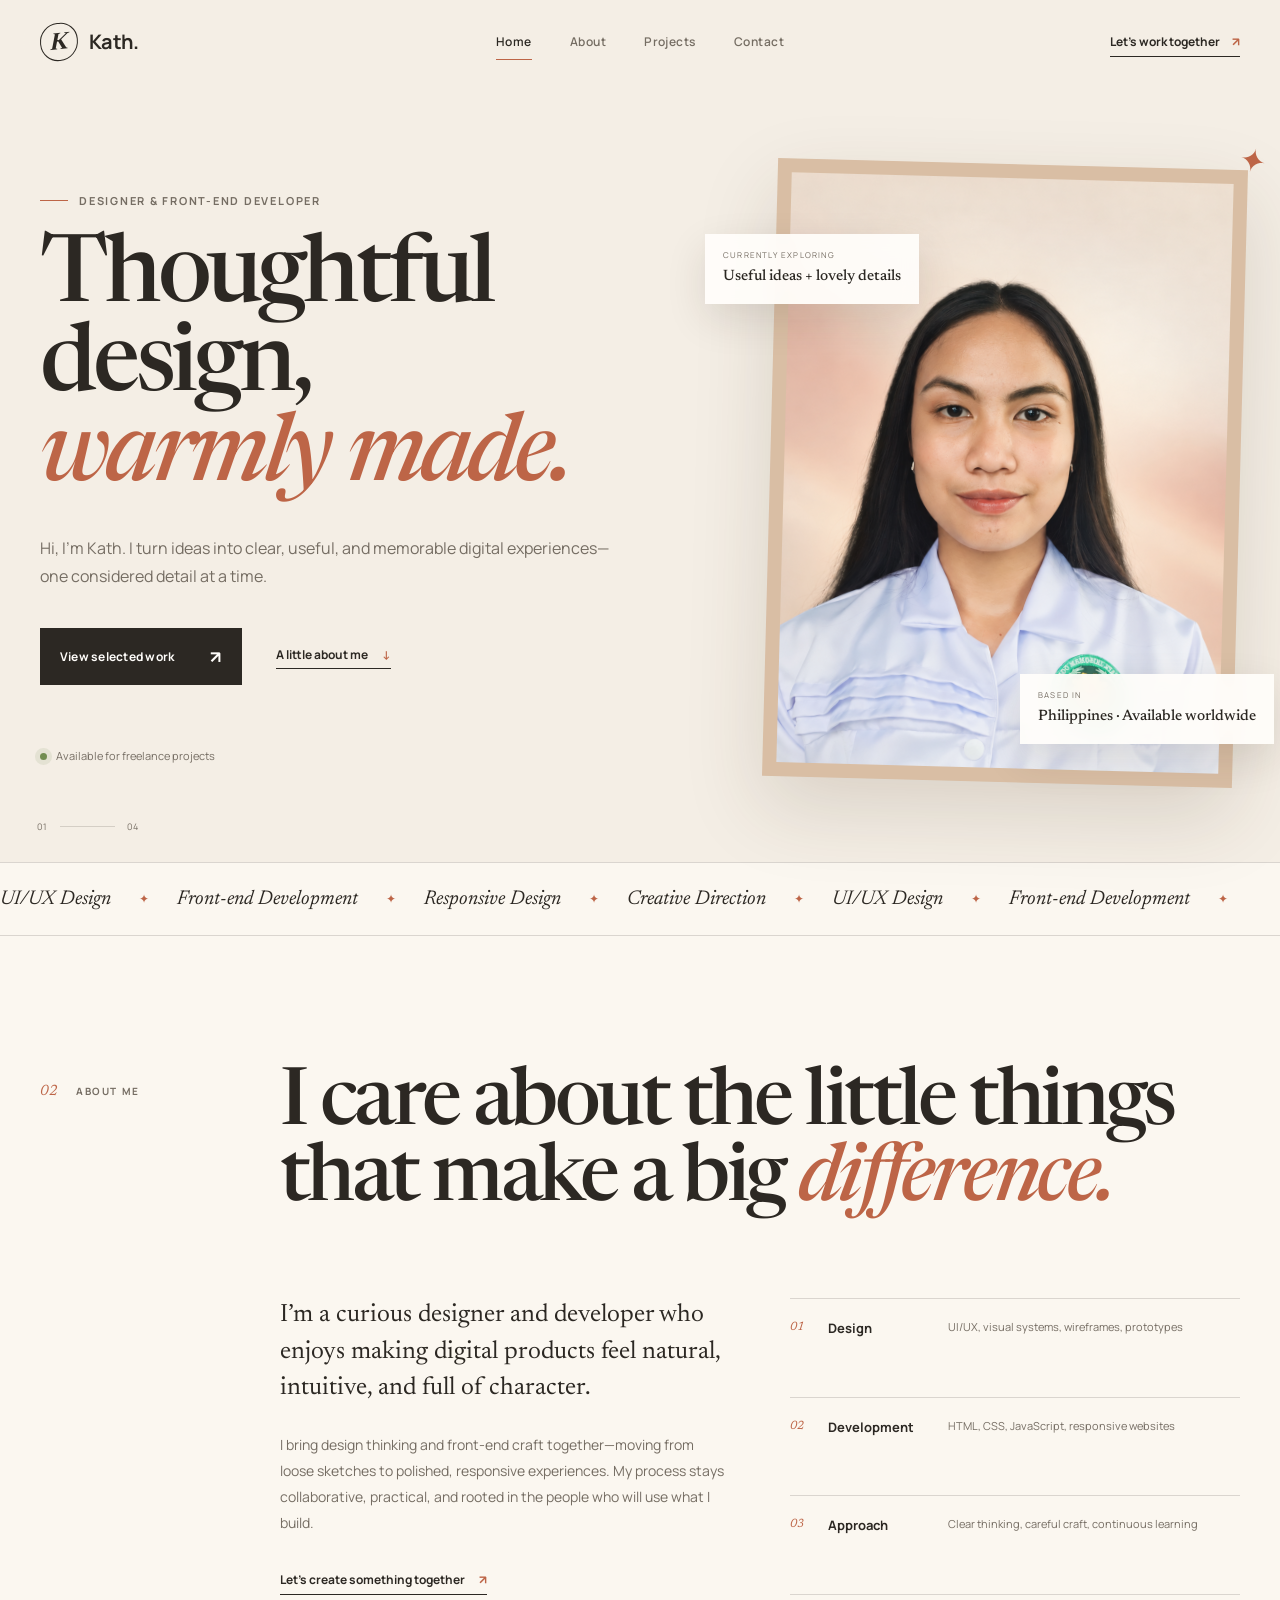
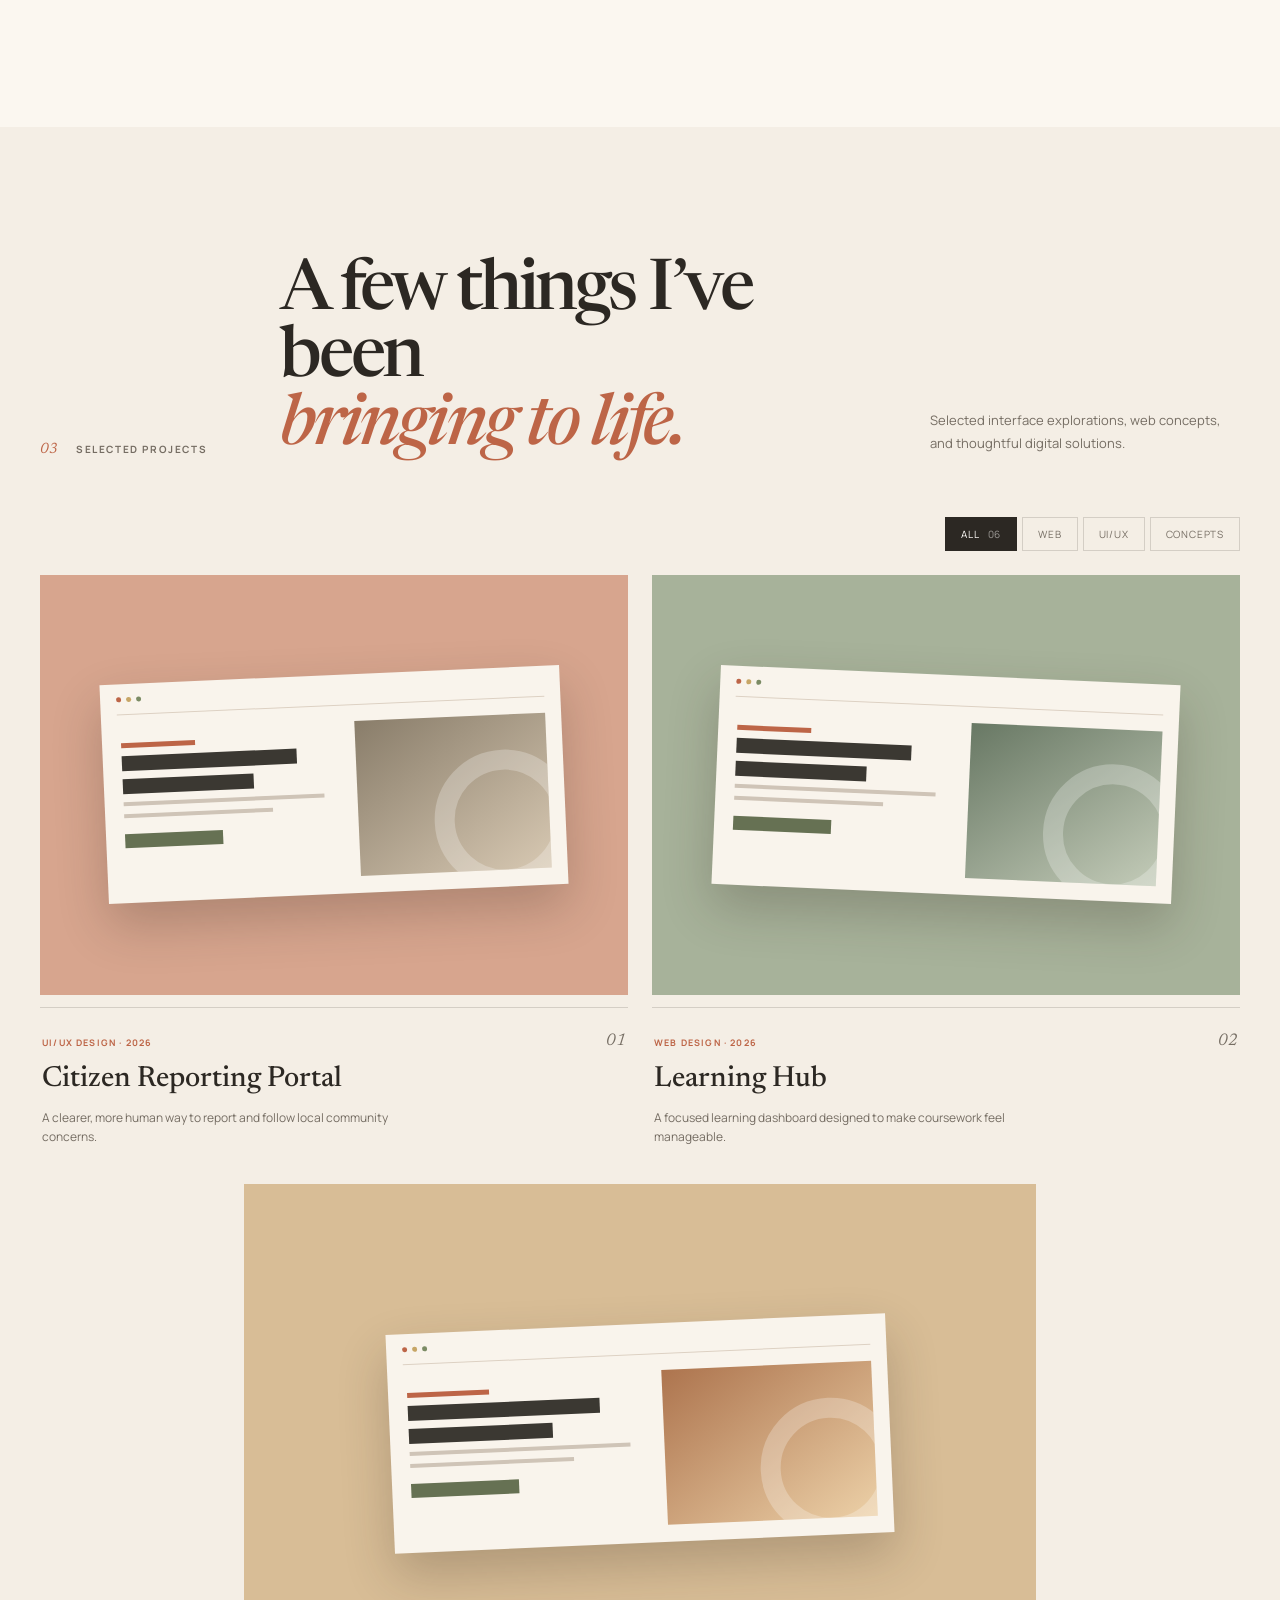
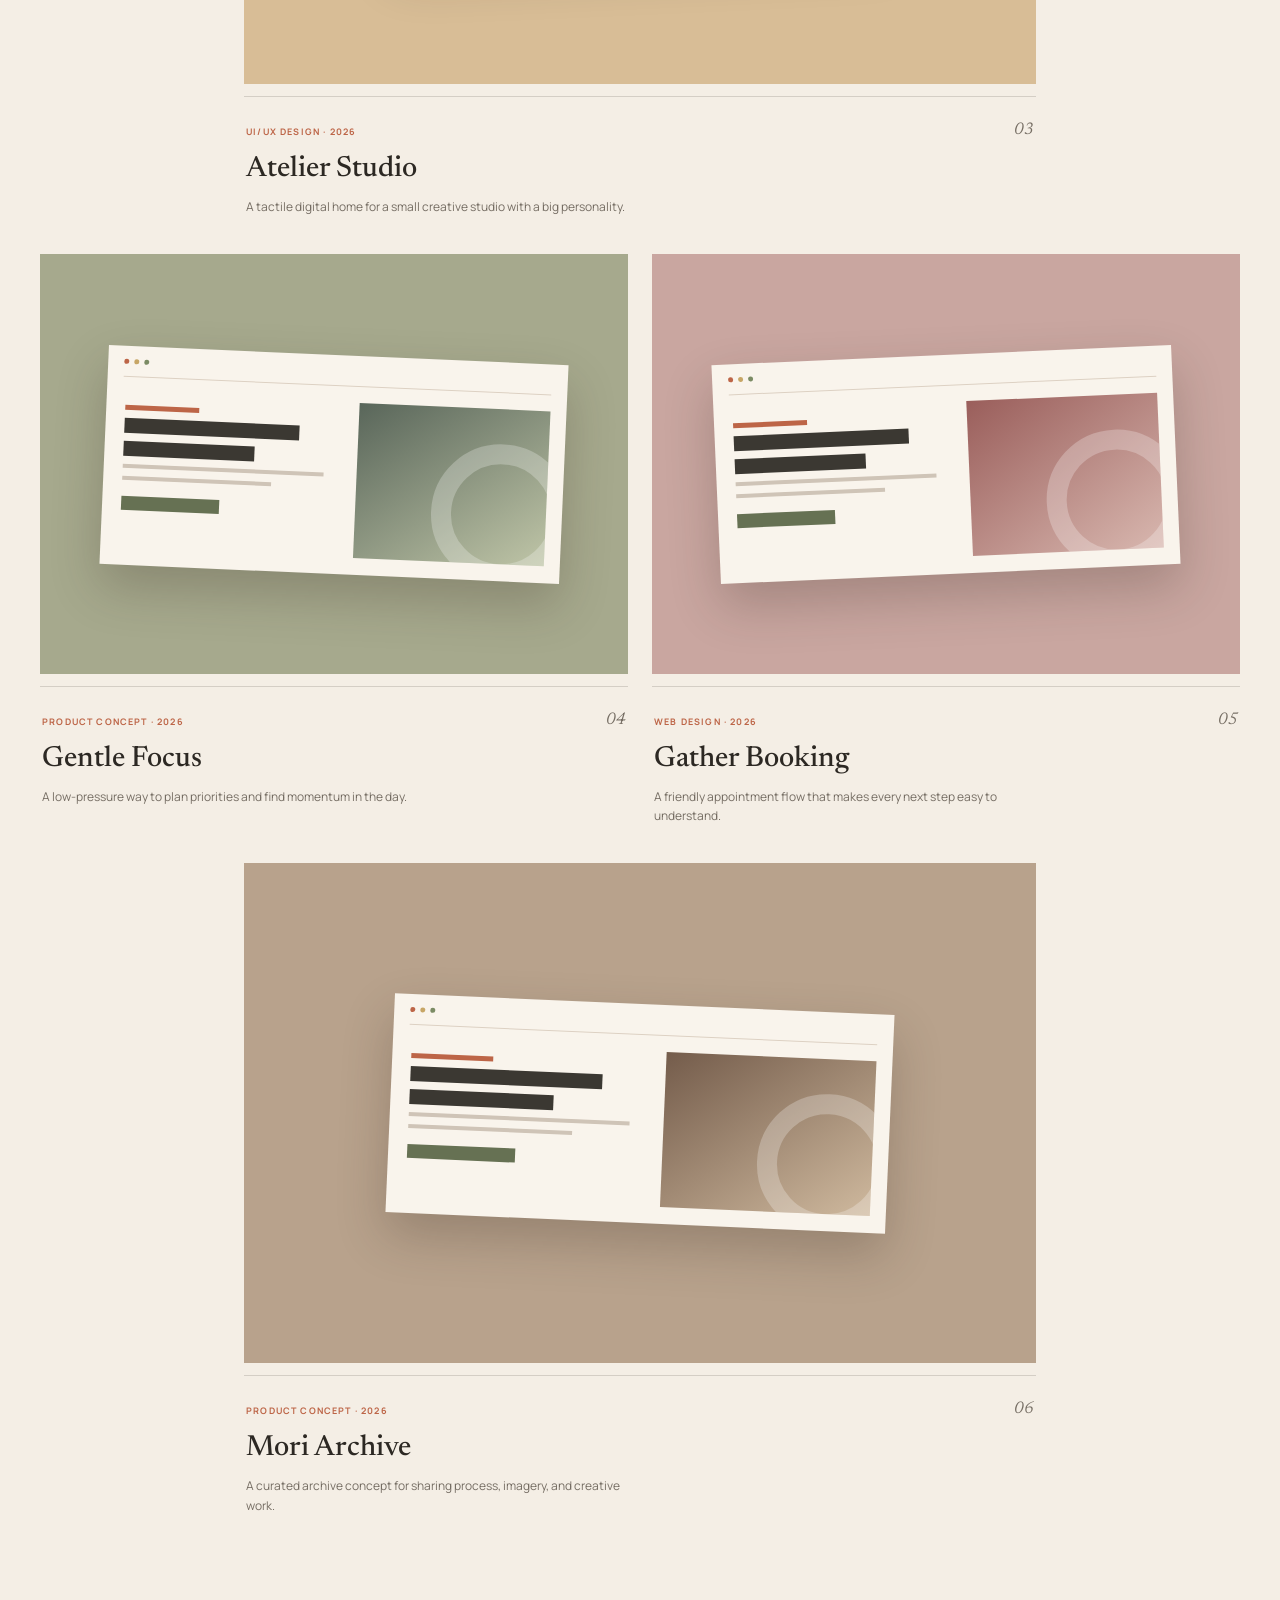
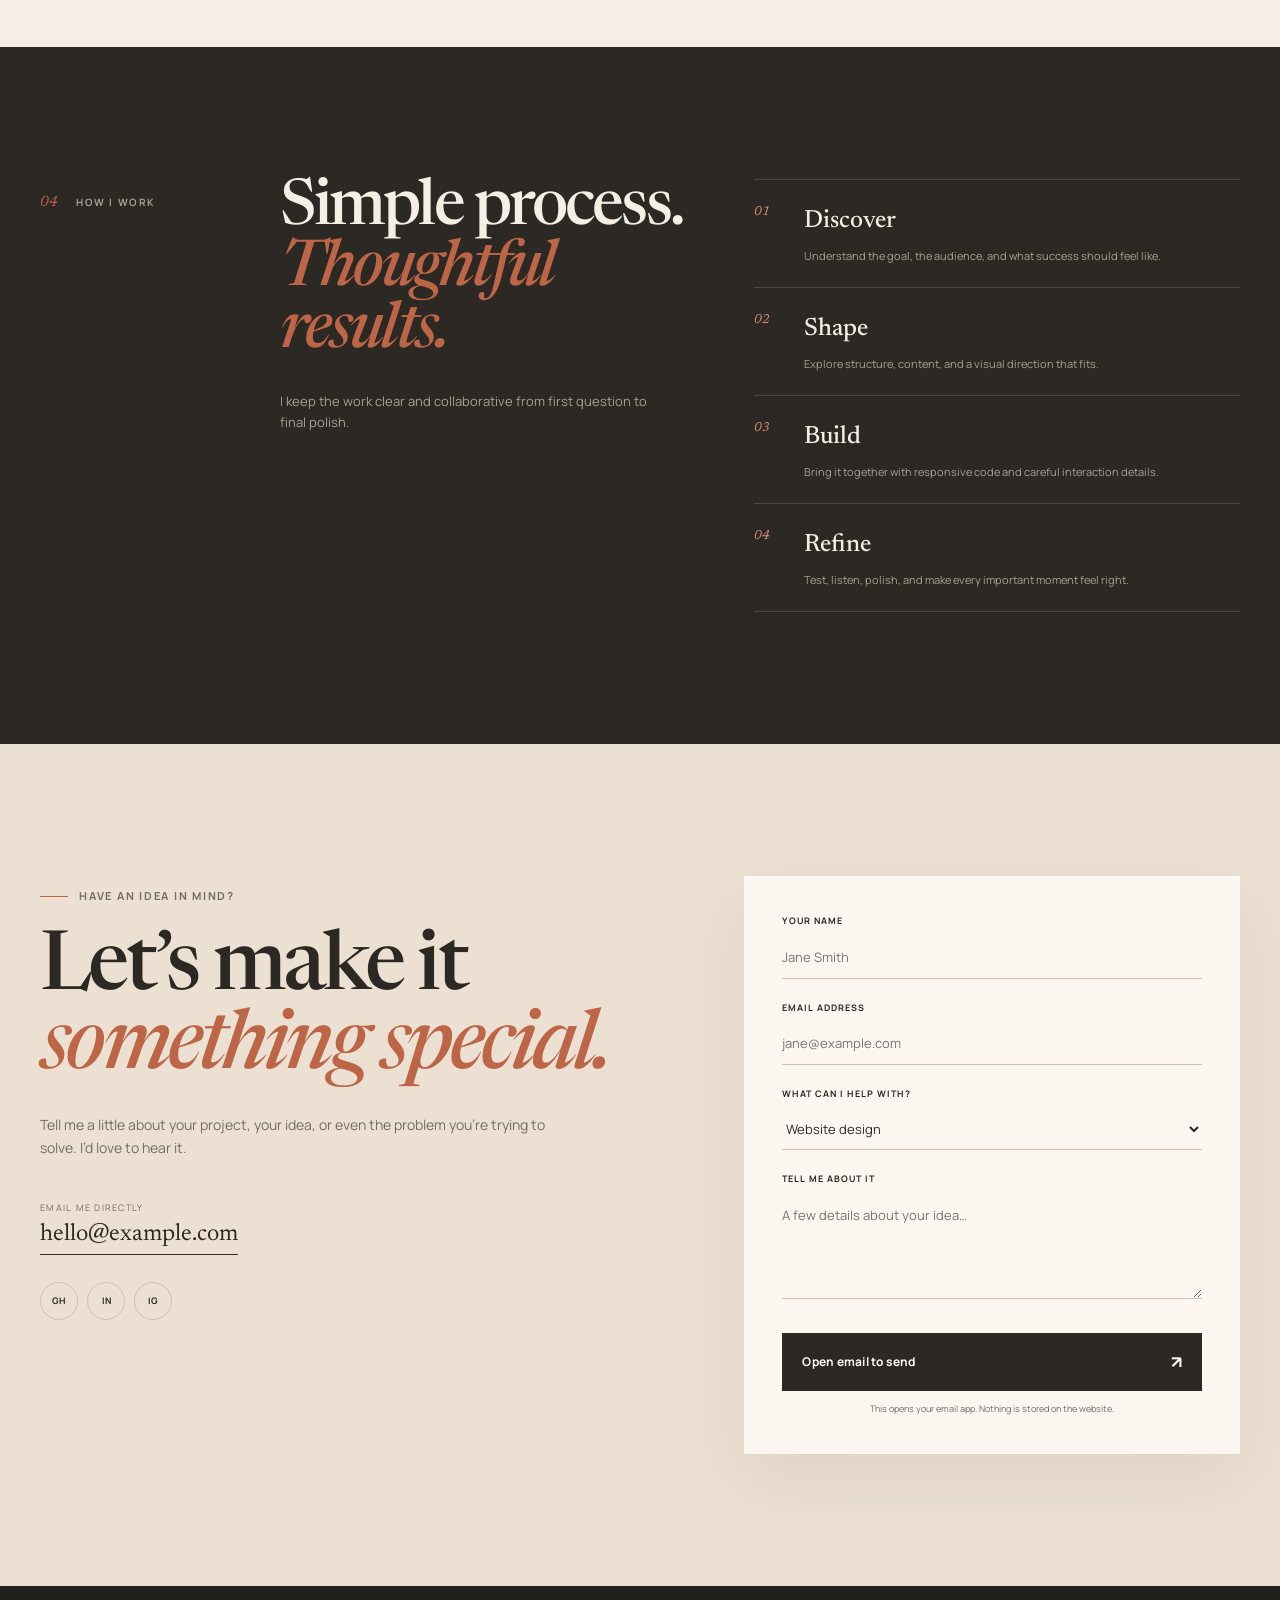
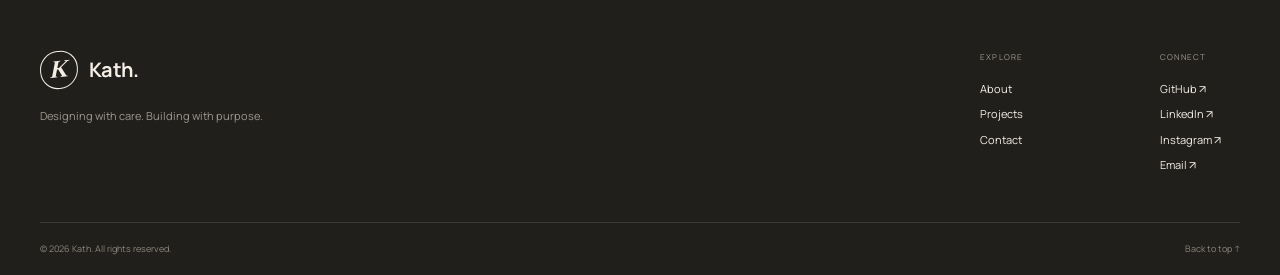
==== index.html @ 75c85f19 "Create Kath portfolio website" ====
<!doctype html>
<html lang="en">
<head>
  <meta charset="UTF-8">
  <meta name="viewport" content="width=device-width, initial-scale=1.0">
  <meta name="description" content="Kath is a designer and front-end developer crafting warm, thoughtful digital experiences.">
  <meta name="theme-color" content="#f4eee5">
  <title>Kath — Designer & Developer</title>
  <link rel="preconnect" href="https://fonts.googleapis.com">
  <link rel="preconnect" href="https://fonts.gstatic.com" crossorigin>
  <link href="https://fonts.googleapis.com/css2?family=DM+Sans:wght@400;500;600&family=Manrope:wght@400;500;600;700&family=Newsreader:ital,opsz,wght@0,6..72,500;1,6..72,500&display=swap" rel="stylesheet">
  <link rel="stylesheet" href="styles.css">
</head>
<body>
  <a class="skip-link" href="#main-content">Skip to content</a>
  <header class="site-header" id="top">
    <nav class="nav shell" aria-label="Main navigation">
      <a class="brand" href="#home" aria-label="Kath, home"><span class="brand-orbit">K</span><span>Kath.</span></a>
      <button class="menu-toggle" type="button" aria-label="Open menu" aria-expanded="false" aria-controls="nav-links"><span></span><span></span></button>
      <div class="nav-links" id="nav-links">
        <a href="#home" data-nav="home" class="active">Home</a>
        <a href="#about" data-nav="about">About</a>
        <a href="#projects" data-nav="projects">Projects</a>
        <a href="#contact" data-nav="contact">Contact</a>
      </div>
      <a class="nav-cta" href="#contact">Let’s work together <span>↗</span></a>
    </nav>
  </header>

  <main id="main-content">
    <section class="hero section shell" id="home">
      <div class="hero-copy reveal">
        <p class="eyebrow"><span></span> Designer & front-end developer</p>
        <h1>Thoughtful design,<br><em>warmly made.</em></h1>
        <p class="hero-intro">Hi, I’m Kath. I turn ideas into clear, useful, and memorable digital experiences—one considered detail at a time.</p>
        <div class="hero-actions">
          <a class="button button-dark" href="#projects">View selected work <span>↗</span></a>
          <a class="text-button" href="#about">A little about me <span>↓</span></a>
        </div>
        <div class="hero-note"><span class="available-dot"></span> Available for freelance projects</div>
      </div>
      <div class="hero-media reveal" aria-label="Portrait of Kath">
        <div class="image-frame"><img src="assets/kath-profile.png" alt="Portrait of Kath, designer and front-end developer" width="1254" height="1254"></div>
        <div class="floating-card card-top"><span>Currently exploring</span><strong>Useful ideas + lovely details</strong></div>
        <div class="floating-card card-bottom"><span>Based in</span><strong>Philippines · Available worldwide</strong></div>
        <span class="scribble" aria-hidden="true">✦</span>
      </div>
      <div class="hero-index" aria-hidden="true"><span>01</span><i></i><span>04</span></div>
    </section>

    <section class="marquee" aria-label="Areas of expertise">
      <div class="marquee-track"><span>UI/UX Design</span><i>✦</i><span>Front-end Development</span><i>✦</i><span>Responsive Design</span><i>✦</i><span>Creative Direction</span><i>✦</i><span>UI/UX Design</span><i>✦</i><span>Front-end Development</span><i>✦</i></div>
    </section>

    <section class="about section" id="about">
      <div class="shell about-grid">
        <div class="section-label reveal"><span>02</span><p>About me</p></div>
        <div class="about-heading reveal"><h2>I care about the little things that make a big <em>difference.</em></h2></div>
        <div class="about-body reveal">
          <p class="lead">I’m a curious designer and developer who enjoys making digital products feel natural, intuitive, and full of character.</p>
          <p>I bring design thinking and front-end craft together—moving from loose sketches to polished, responsive experiences. My process stays collaborative, practical, and rooted in the people who will use what I build.</p>
          <a class="underlined-link" href="#contact">Let’s create something together <span>↗</span></a>
        </div>
        <div class="capabilities reveal">
          <div><span>01</span><h3>Design</h3><p>UI/UX, visual systems, wireframes, prototypes</p></div>
          <div><span>02</span><h3>Development</h3><p>HTML, CSS, JavaScript, responsive websites</p></div>
          <div><span>03</span><h3>Approach</h3><p>Clear thinking, careful craft, continuous learning</p></div>
        </div>
      </div>
    </section>

    <section class="projects section shell" id="projects">
      <div class="projects-heading reveal">
        <div class="section-label"><span>03</span><p>Selected projects</p></div>
        <h2>A few things I’ve been<br><em>bringing to life.</em></h2>
        <p>Selected interface explorations, web concepts, and thoughtful digital solutions.</p>
      </div>
      <div class="filters reveal" aria-label="Filter projects">
        <button type="button" class="filter active" data-filter="all" aria-pressed="true">All <span>06</span></button>
        <button type="button" class="filter" data-filter="web" aria-pressed="false">Web</button>
        <button type="button" class="filter" data-filter="ui" aria-pressed="false">UI/UX</button>
        <button type="button" class="filter" data-filter="concept" aria-pressed="false">Concepts</button>
      </div>
      <div class="project-grid" id="project-grid" aria-live="polite"></div>
    </section>

    <section class="process section">
      <div class="shell process-grid">
        <div class="section-label light reveal"><span>04</span><p>How I work</p></div>
        <div class="process-copy reveal"><h2>Simple process.<br><em>Thoughtful results.</em></h2><p>I keep the work clear and collaborative from first question to final polish.</p></div>
        <ol class="process-list reveal">
          <li><span>01</span><div><h3>Discover</h3><p>Understand the goal, the audience, and what success should feel like.</p></div></li>
          <li><span>02</span><div><h3>Shape</h3><p>Explore structure, content, and a visual direction that fits.</p></div></li>
          <li><span>03</span><div><h3>Build</h3><p>Bring it together with responsive code and careful interaction details.</p></div></li>
          <li><span>04</span><div><h3>Refine</h3><p>Test, listen, polish, and make every important moment feel right.</p></div></li>
        </ol>
      </div>
    </section>

    <section class="contact section" id="contact">
      <div class="shell contact-grid">
        <div class="contact-copy reveal">
          <p class="eyebrow"><span></span> Have an idea in mind?</p>
          <h2>Let’s make it<br><em>something special.</em></h2>
          <p>Tell me a little about your project, your idea, or even the problem you’re trying to solve. I’d love to hear it.</p>
          <div class="contact-meta"><small>Email me directly</small><a id="email-link" href="mailto:hello@example.com">hello@example.com</a></div>
          <div class="social-row" aria-label="Social links">
            <a data-social="github" href="https://github.com/kgpvinaschmsu-hub/kath" target="_blank" rel="noopener noreferrer" aria-label="GitHub">GH</a>
            <a data-social="linkedin" href="https://www.linkedin.com/in/katrina-grace-vinas-799b68389" target="_blank" rel="noopener noreferrer" aria-label="LinkedIn">IN</a>
            <a data-social="instagram" href="https://www.instagram.com/?hl=en" target="_blank" rel="noopener noreferrer" aria-label="Instagram">IG</a>
          </div>
        </div>
        <form class="contact-form reveal" id="contact-form">
          <div class="field-row"><label for="name">Your name</label><input id="name" name="name" type="text" placeholder="Jane Smith" required maxlength="100"></div>
          <div class="field-row"><label for="email">Email address</label><input id="email" name="email" type="email" placeholder="jane@example.com" required maxlength="150"></div>
          <div class="field-row"><label for="project-type">What can I help with?</label><select id="project-type" name="project-type"><option>Website design</option><option>UI/UX design</option><option>Front-end development</option><option>Something else</option></select></div>
          <div class="field-row"><label for="message">Tell me about it</label><textarea id="message" name="message" rows="4" placeholder="A few details about your idea…" required maxlength="3000"></textarea></div>
          <button class="button button-dark" type="submit">Open email to send <span>↗</span></button>
          <p class="form-note">This opens your email app. Nothing is stored on the website.</p>
        </form>
      </div>
    </section>
  </main>

  <footer class="footer">
    <div class="shell footer-main">
      <div><a class="brand footer-brand" href="#home"><span class="brand-orbit">K</span><span>Kath.</span></a><p>Designing with care. Building with purpose.</p></div>
      <div class="footer-nav"><div><small>Explore</small><a href="#about">About</a><a href="#projects">Projects</a><a href="#contact">Contact</a></div><div><small>Connect</small><a data-social="github" href="https://github.com/kgpvinaschmsu-hub/kath" target="_blank" rel="noopener noreferrer">GitHub ↗</a><a data-social="linkedin" href="https://www.linkedin.com/in/katrina-grace-vinas-799b68389" target="_blank" rel="noopener noreferrer">LinkedIn ↗</a><a data-social="instagram" href="https://www.instagram.com/?hl=en" target="_blank" rel="noopener noreferrer">Instagram ↗</a><a href="mailto:hello@example.com">Email ↗</a></div></div>
    </div>
    <div class="shell footer-bottom"><span>© <span id="year"></span> Kath. All rights reserved.</span><a href="#top">Back to top ↑</a></div>
  </footer>

  <div class="project-overlay" id="project-overlay" aria-hidden="true">
    <div class="overlay-scrim" data-close></div>
    <article class="project-panel" role="dialog" aria-modal="true" aria-labelledby="detail-title" tabindex="-1"><button class="close-project" type="button" data-close aria-label="Close project">×</button><div id="project-content"></div></article>
  </div>
  <script src="script.js"></script>
</body>
</html>
---- styles.css ----
:root{--paper:#f4eee5;--paper-2:#ebe0d2;--cream:#fbf7f0;--ink:#2c2823;--muted:#756d63;--terracotta:#bd6547;--terracotta-dark:#92503b;--olive:#667153;--sand:#d9bea4;--line:rgba(44,40,35,.16);--white:#fffdfa;--display:'Newsreader',Georgia,serif;--sans:'Manrope','DM Sans',Arial,sans-serif}
*{box-sizing:border-box}html{scroll-behavior:smooth}body{margin:0;background:var(--paper);color:var(--ink);font-family:var(--sans);line-height:1.6;overflow-x:hidden}body.modal-open{overflow:hidden}button,input,textarea,select{font:inherit}button,a{-webkit-tap-highlight-color:transparent}a{color:inherit;text-decoration:none}button{cursor:pointer}img{display:block;max-width:100%}::selection{background:var(--terracotta);color:var(--white)}
.skip-link{position:fixed;left:16px;top:-60px;z-index:100;background:var(--ink);color:white;padding:10px 16px;border-radius:4px}.skip-link:focus{top:16px}.shell{width:min(1200px,calc(100% - 64px));margin-inline:auto}.section{padding:132px 0;scroll-margin-top:90px}
.site-header{position:fixed;inset:0 0 auto;z-index:30;background:rgba(244,238,229,.88);backdrop-filter:blur(18px);border-bottom:1px solid transparent;transition:border-color .25s,box-shadow .25s}.site-header.scrolled{border-color:var(--line);box-shadow:0 10px 40px rgba(62,44,29,.05)}.nav{height:84px;display:grid;grid-template-columns:1fr auto 1fr;align-items:center}.brand{display:inline-flex;align-items:center;gap:11px;font-weight:700;font-size:20px;letter-spacing:-.7px;justify-self:start}.brand-orbit{width:38px;height:38px;border:1px solid var(--ink);border-radius:50% 45% 52% 47%;display:grid;place-items:center;font-family:var(--display);font-size:24px;font-style:italic;transform:rotate(-6deg)}.nav-links{display:flex;align-items:center;gap:38px}.nav-links a{font-size:12px;font-weight:600;letter-spacing:.04em;color:var(--muted);position:relative}.nav-links a:after{content:'';position:absolute;left:0;right:100%;bottom:-8px;height:1px;background:var(--terracotta);transition:right .25s}.nav-links a:hover,.nav-links a.active{color:var(--ink)}.nav-links a.active:after{right:0}.nav-cta{justify-self:end;border-bottom:1px solid var(--ink);font-size:12px;font-weight:700;padding:5px 0}.nav-cta span{margin-left:10px;color:var(--terracotta)}.menu-toggle{display:none;border:0;background:none;padding:8px}
.hero{min-height:850px;padding-top:164px;padding-bottom:80px;display:grid;grid-template-columns:1.02fr .78fr;gap:9vw;align-items:center;position:relative}.eyebrow{font-size:11px;text-transform:uppercase;font-weight:700;letter-spacing:.16em;display:flex;align-items:center;gap:11px;color:var(--muted)}.eyebrow>span{width:28px;height:1px;background:var(--terracotta)}.hero h1,.about h2,.projects h2,.process h2,.contact h2{font-family:var(--display);font-weight:500;line-height:.96;letter-spacing:-.045em}.hero h1{font-size:clamp(65px,7.3vw,108px);margin:25px 0 30px}.hero h1 em,.about h2 em,.projects h2 em,.process h2 em,.contact h2 em{color:var(--terracotta);font-weight:500}.hero-intro{max-width:580px;color:var(--muted);font-size:16px;line-height:1.8}.hero-actions{display:flex;align-items:center;gap:34px;margin-top:37px}.button{border:0;display:inline-flex;align-items:center;justify-content:space-between;gap:36px;padding:15px 20px;font-size:12px;font-weight:700;letter-spacing:.02em;transition:transform .2s,background .2s}.button:hover{transform:translateY(-3px)}.button-dark{background:var(--ink);color:var(--white)}.button-dark:hover{background:var(--terracotta-dark)}.button span{font-size:17px}.text-button{font-size:12px;font-weight:700;border-bottom:1px solid var(--ink);padding-bottom:4px}.text-button span{margin-left:12px;color:var(--terracotta)}.hero-note{margin-top:62px;font-size:11px;color:var(--muted);display:flex;align-items:center;gap:9px}.available-dot{width:7px;height:7px;border-radius:50%;background:#728d51;box-shadow:0 0 0 5px rgba(114,141,81,.12)}
.hero-media{position:relative;justify-self:end;width:min(100%,470px)}.image-frame{background:var(--sand);padding:14px;box-shadow:0 30px 80px rgba(70,47,28,.15);transform:rotate(1.5deg)}.image-frame img{width:100%;height:590px;object-fit:cover;object-position:center center;filter:saturate(.94) contrast(.98)}.floating-card{position:absolute;background:rgba(255,253,250,.94);backdrop-filter:blur(10px);box-shadow:0 15px 40px rgba(53,37,23,.12);padding:15px 18px;display:flex;flex-direction:column;min-width:190px}.floating-card span{text-transform:uppercase;font-size:8px;letter-spacing:.15em;color:var(--muted)}.floating-card strong{font-family:var(--display);font-size:15px;font-weight:500;margin-top:3px}.card-top{left:-65px;top:70px}.card-bottom{right:-34px;bottom:38px}.scribble{position:absolute;color:var(--terracotta);font-size:32px;right:-26px;top:-29px;transform:rotate(15deg)}.hero-index{position:absolute;left:-3px;bottom:28px;display:flex;align-items:center;gap:12px;font-size:9px;color:var(--muted);letter-spacing:.1em}.hero-index i{width:55px;height:1px;background:var(--line)}
.marquee{overflow:hidden;border-block:1px solid var(--line);background:var(--cream);padding:20px 0}.marquee-track{display:flex;align-items:center;gap:28px;width:max-content;animation:marquee 25s linear infinite}.marquee-track span{font-family:var(--display);font-style:italic;font-size:20px}.marquee-track i{font-style:normal;color:var(--terracotta);font-size:12px}@keyframes marquee{to{transform:translateX(-50%)}}
.about{background:var(--cream)}.about-grid{display:grid;grid-template-columns:180px 1fr 1fr;column-gap:60px;row-gap:78px}.section-label{display:flex;align-items:flex-start;gap:18px;padding-top:12px}.section-label span{font-family:var(--display);font-style:italic;color:var(--terracotta);font-size:15px}.section-label p{font-size:10px;text-transform:uppercase;letter-spacing:.16em;font-weight:700;margin:3px 0;color:var(--muted)}.about-heading{grid-column:2/4}.about h2{font-size:clamp(53px,6.2vw,83px);max-width:920px;margin:0}.about-body{grid-column:2/3}.about-body p{color:var(--muted);font-size:14px;line-height:1.85}.about-body .lead{font-family:var(--display);font-size:25px;line-height:1.45;color:var(--ink);margin-top:0}.underlined-link{display:inline-block;margin-top:20px;font-size:12px;font-weight:700;border-bottom:1px solid var(--ink);padding-bottom:5px}.underlined-link span{color:var(--terracotta);margin-left:12px}.capabilities{grid-column:3/4;display:grid;gap:0;border-top:1px solid var(--line)}.capabilities>div{display:grid;grid-template-columns:38px 120px 1fr;align-items:start;padding:19px 0;border-bottom:1px solid var(--line)}.capabilities span{font-family:var(--display);font-style:italic;color:var(--terracotta);font-size:12px}.capabilities h3{font-size:13px;margin:0}.capabilities p{font-size:11px;line-height:1.6;color:var(--muted);margin:0}
.projects-heading{display:grid;grid-template-columns:190px 1fr 310px;align-items:end;gap:50px}.projects-heading h2{font-size:clamp(50px,5.5vw,76px);margin:0}.projects-heading>p{font-size:13px;line-height:1.75;color:var(--muted);margin:0 0 7px}.filters{display:flex;justify-content:flex-end;gap:5px;margin:55px 0 24px}.filter{border:1px solid var(--line);background:transparent;color:var(--muted);padding:8px 15px;font-size:10px;text-transform:uppercase;letter-spacing:.08em}.filter:hover,.filter.active{background:var(--ink);color:var(--white);border-color:var(--ink)}.filter span{opacity:.55;margin-left:5px}.project-grid{display:grid;grid-template-columns:repeat(12,1fr);gap:38px 24px}.project-card{grid-column:span 6}.project-card:nth-child(3n){grid-column:3/span 8}.project-visual{height:420px;position:relative;overflow:hidden;display:grid;place-items:center;padding:44px;cursor:pointer}.project-card:nth-child(3n) .project-visual{height:500px}.project-visual:after{content:'View project ↗';position:absolute;right:18px;bottom:18px;background:var(--cream);padding:9px 12px;font-size:9px;text-transform:uppercase;letter-spacing:.08em;transform:translateY(60px);transition:transform .25s}.project-card:hover .project-visual:after{transform:none}.visual-a{background:#d7a58e}.visual-b{background:#a7b29a}.visual-c{background:#d8bd96}.visual-d{background:#a6a98d}.visual-e{background:#c9a6a0}.visual-f{background:#b8a28c}
.mock-browser{width:92%;max-width:500px;background:#f9f4ec;box-shadow:0 22px 50px rgba(48,35,23,.24);transform:rotate(-2.5deg);transition:transform .35s;padding:0 16px 17px}.project-card:nth-child(even) .mock-browser{transform:rotate(2.5deg)}.project-card:hover .mock-browser{transform:rotate(0) scale(1.025)}.mock-bar{height:31px;border-bottom:1px solid #ddd1c3;display:flex;gap:5px;align-items:center}.mock-bar i{width:5px;height:5px;background:#bd6547;border-radius:50%}.mock-bar i:nth-child(2){background:#c7a666}.mock-bar i:nth-child(3){background:#7b8b64}.mock-canvas{display:grid;grid-template-columns:1fr .85fr;gap:12px;padding-top:16px}.mock-copy{padding:12px 3px}.mock-kicker,.mock-title,.mock-line,.mock-button{height:5px;background:#cfc4b7;margin-bottom:8px}.mock-kicker{width:34%;background:#bd6547}.mock-title{height:15px;width:80%;background:#3b3832}.mock-title.short{width:60%}.mock-line{width:92%;height:4px}.mock-line.short{width:68%}.mock-button{width:45%;height:14px;background:#667153;margin-top:16px}.mock-image{min-height:155px;background:linear-gradient(145deg,#897d6a,#d7c8b2);position:relative;overflow:hidden}.mock-image:before{content:'';position:absolute;width:100px;height:100px;border:20px solid rgba(255,255,255,.25);border-radius:50%;right:-25px;bottom:-20px}.visual-b .mock-image{background:linear-gradient(145deg,#687864,#c3cbb8)}.visual-c .mock-image{background:linear-gradient(145deg,#ad744e,#ecd0a7)}.visual-d .mock-image{background:linear-gradient(145deg,#59665a,#bfc5a7)}.visual-e .mock-image{background:linear-gradient(145deg,#9a5e5b,#d8b7af)}.visual-f .mock-image{background:linear-gradient(145deg,#745c4b,#cfb99e)}.project-info{display:grid;grid-template-columns:1fr auto;gap:20px;padding:20px 2px 0;border-top:1px solid var(--line);margin-top:12px}.project-meta{font-size:9px;text-transform:uppercase;letter-spacing:.13em;color:var(--terracotta);font-weight:700}.project-info h3{font-family:var(--display);font-size:29px;font-weight:500;margin:4px 0}.project-info p{font-size:12px;color:var(--muted);margin:0;max-width:390px}.project-number{font-family:var(--display);font-style:italic;font-size:17px;color:var(--muted)}.project-open{position:absolute;inset:0;border:0;background:transparent;font-size:0}
.process{background:var(--ink);color:var(--paper)}.process-grid{display:grid;grid-template-columns:180px .85fr 1fr;gap:60px}.section-label.light p{color:#a9a095}.process-copy h2{font-size:clamp(50px,5vw,72px);margin:0 0 28px}.process-copy p{color:#a9a095;font-size:13px;max-width:370px}.process-list{list-style:none;margin:0;padding:0;border-top:1px solid rgba(255,255,255,.15)}.process-list li{display:grid;grid-template-columns:50px 1fr;padding:22px 0;border-bottom:1px solid rgba(255,255,255,.15)}.process-list>li>span{font-family:var(--display);font-style:italic;color:#d98b70;font-size:13px}.process-list h3{margin:0 0 5px;font-family:var(--display);font-size:25px;font-weight:500}.process-list p{margin:0;color:#a9a095;font-size:11px;line-height:1.65}
.contact{background:var(--paper-2)}.contact-grid{display:grid;grid-template-columns:1fr .86fr;gap:10vw}.contact h2{font-size:clamp(56px,6.4vw,88px);margin:26px 0}.contact-copy>p:not(.eyebrow){font-size:14px;color:var(--muted);max-width:510px}.contact-meta{display:flex;flex-direction:column;margin-top:42px}.contact-meta small{font-size:9px;text-transform:uppercase;letter-spacing:.14em;color:var(--muted)}.contact-meta a{font-family:var(--display);font-size:24px;border-bottom:1px solid var(--ink);width:max-content}.social-row{display:flex;gap:9px;margin-top:27px}.social-row a{width:38px;height:38px;border:1px solid var(--line);border-radius:50%;display:grid;place-items:center;font-size:9px;font-weight:700}.social-row a:hover{background:var(--terracotta);color:white;border-color:var(--terracotta)}.contact-form{background:var(--cream);padding:38px;box-shadow:0 25px 70px rgba(73,50,32,.08)}.field-row{margin-bottom:22px}.field-row label{display:block;text-transform:uppercase;font-size:9px;letter-spacing:.11em;font-weight:700;margin-bottom:8px}.field-row input,.field-row textarea,.field-row select{width:100%;border:0;border-bottom:1px solid #cfc3b4;background:transparent;color:var(--ink);padding:10px 0;border-radius:0;outline:none;font-size:13px;resize:vertical}.field-row input:focus,.field-row textarea:focus,.field-row select:focus{border-color:var(--terracotta)}.contact-form .button{width:100%;margin-top:5px}.form-note{font-size:9px!important;text-align:center;margin:11px 0 0;color:var(--muted)}
.footer{background:#211f1b;color:var(--paper)}.footer-main{padding:65px 0 48px;display:flex;justify-content:space-between}.footer-brand .brand-orbit{border-color:var(--paper)}.footer-main>div>p{color:#9e978e;font-size:11px;margin:18px 0}.footer-nav{display:flex;gap:100px}.footer-nav>div{display:flex;flex-direction:column;gap:8px;min-width:80px}.footer-nav small{font-size:8px;text-transform:uppercase;letter-spacing:.15em;color:#9e978e;margin-bottom:8px}.footer-nav a{font-size:11px}.footer-bottom{border-top:1px solid rgba(255,255,255,.12);padding:19px 0;display:flex;justify-content:space-between;color:#8b857c;font-size:9px}
.project-overlay{position:fixed;inset:0;z-index:50;visibility:hidden;opacity:0;transition:opacity .3s,visibility .3s}.project-overlay.open{visibility:visible;opacity:1}.overlay-scrim{position:absolute;inset:0;background:rgba(33,28,23,.72);backdrop-filter:blur(5px)}.project-panel{position:absolute;right:0;top:0;bottom:0;width:min(680px,100%);overflow-y:auto;background:var(--cream);padding:70px clamp(28px,6vw,75px);transform:translateX(100%);transition:transform .35s}.project-overlay.open .project-panel{transform:none}.close-project{position:absolute;right:26px;top:24px;border:1px solid var(--line);background:transparent;width:39px;height:39px;border-radius:50%;font-size:22px}.detail-kicker{font-size:9px;text-transform:uppercase;letter-spacing:.15em;color:var(--terracotta);font-weight:700}.project-panel h2{font-family:var(--display);font-weight:500;font-size:50px;line-height:1;margin:18px 0}.project-panel p{color:var(--muted);font-size:13px;line-height:1.75}.detail-visual{height:300px;margin:33px 0;background:var(--sand);display:grid;place-items:center;padding:30px}.detail-visual .mock-browser{max-width:400px}.project-panel h4{font-family:var(--display);font-size:23px;font-weight:500;margin:29px 0 8px}.project-panel ul{padding-left:18px;color:var(--muted);font-size:13px}.project-panel li{margin:8px 0}
.reveal{opacity:0;transform:translateY(20px);transition:opacity .65s ease,transform .65s ease}.reveal.visible{opacity:1;transform:none}
@media(max-width:980px){.nav{grid-template-columns:1fr auto}.nav-links{display:none}.nav-cta{display:none}.menu-toggle{display:block}.menu-toggle span{display:block;width:23px;height:1px;background:var(--ink);margin:6px}.nav-links.show{display:flex;position:absolute;top:84px;left:0;right:0;padding:28px 32px;background:var(--cream);border-bottom:1px solid var(--line);flex-direction:column;align-items:flex-start}.hero{grid-template-columns:1fr;gap:70px;padding-top:150px}.hero-copy{max-width:760px}.hero-media{justify-self:center;width:min(80%,520px)}.projects-heading{grid-template-columns:150px 1fr}.projects-heading>p{grid-column:2}.about-grid{grid-template-columns:130px 1fr}.about-heading{grid-column:2}.about-body{grid-column:2}.capabilities{grid-column:2}.process-grid{grid-template-columns:130px 1fr}.process-list{grid-column:2}.contact-grid{gap:50px}.project-grid{gap:50px 22px}.project-card,.project-card:nth-child(3n){grid-column:span 6}.project-card:nth-child(3n) .project-visual{height:420px}}
@media(max-width:700px){.shell{width:min(100% - 36px,1200px)}.section{padding:90px 0}.site-header{position:absolute}.nav{height:72px}.nav-links.show{top:72px}.hero{padding-top:115px;min-height:0;gap:55px}.hero h1{font-size:clamp(55px,16vw,78px)}.hero-intro{font-size:14px}.hero-actions{align-items:flex-start;flex-direction:column;gap:22px}.hero-note{margin-top:40px}.hero-media{width:92%}.image-frame img{height:450px}.card-top{left:-20px;top:45px}.card-bottom{right:-20px}.floating-card{min-width:160px;padding:11px 13px}.about-grid,.process-grid{grid-template-columns:1fr;gap:40px}.section-label,.about-heading,.about-body,.capabilities,.process-list{grid-column:1}.about h2,.projects h2,.process h2,.contact h2{font-size:clamp(45px,13vw,65px)}.capabilities>div{grid-template-columns:30px 100px 1fr}.projects-heading{display:block}.projects-heading h2{margin:25px 0}.filters{justify-content:flex-start;overflow-x:auto}.project-grid{display:block}.project-card,.project-card:nth-child(3n){margin-bottom:60px}.project-visual,.project-card:nth-child(3n) .project-visual{height:340px;padding:28px}.mock-image{min-height:130px}.process-copy{grid-column:1}.contact-grid{grid-template-columns:1fr}.contact-form{padding:26px 22px}.footer-main{flex-direction:column;gap:38px}.footer-nav{gap:70px}.footer-bottom{gap:12px;flex-direction:column}.project-panel h2{font-size:42px}}
@media(max-width:420px){.image-frame img{height:390px}.floating-card strong{font-size:12px}.project-visual{height:285px}.mock-canvas{gap:7px}.mock-image{min-height:105px}.project-info h3{font-size:25px}.capabilities>div{grid-template-columns:30px 1fr}.capabilities p{grid-column:2;margin-top:7px}.card-bottom{bottom:15px}.marquee-track span{font-size:17px}}
@media(prefers-reduced-motion:reduce){html{scroll-behavior:auto}*,*:before,*:after{animation-duration:.01ms!important;animation-iteration-count:1!important;transition-duration:.01ms!important}.reveal{opacity:1;transform:none}}
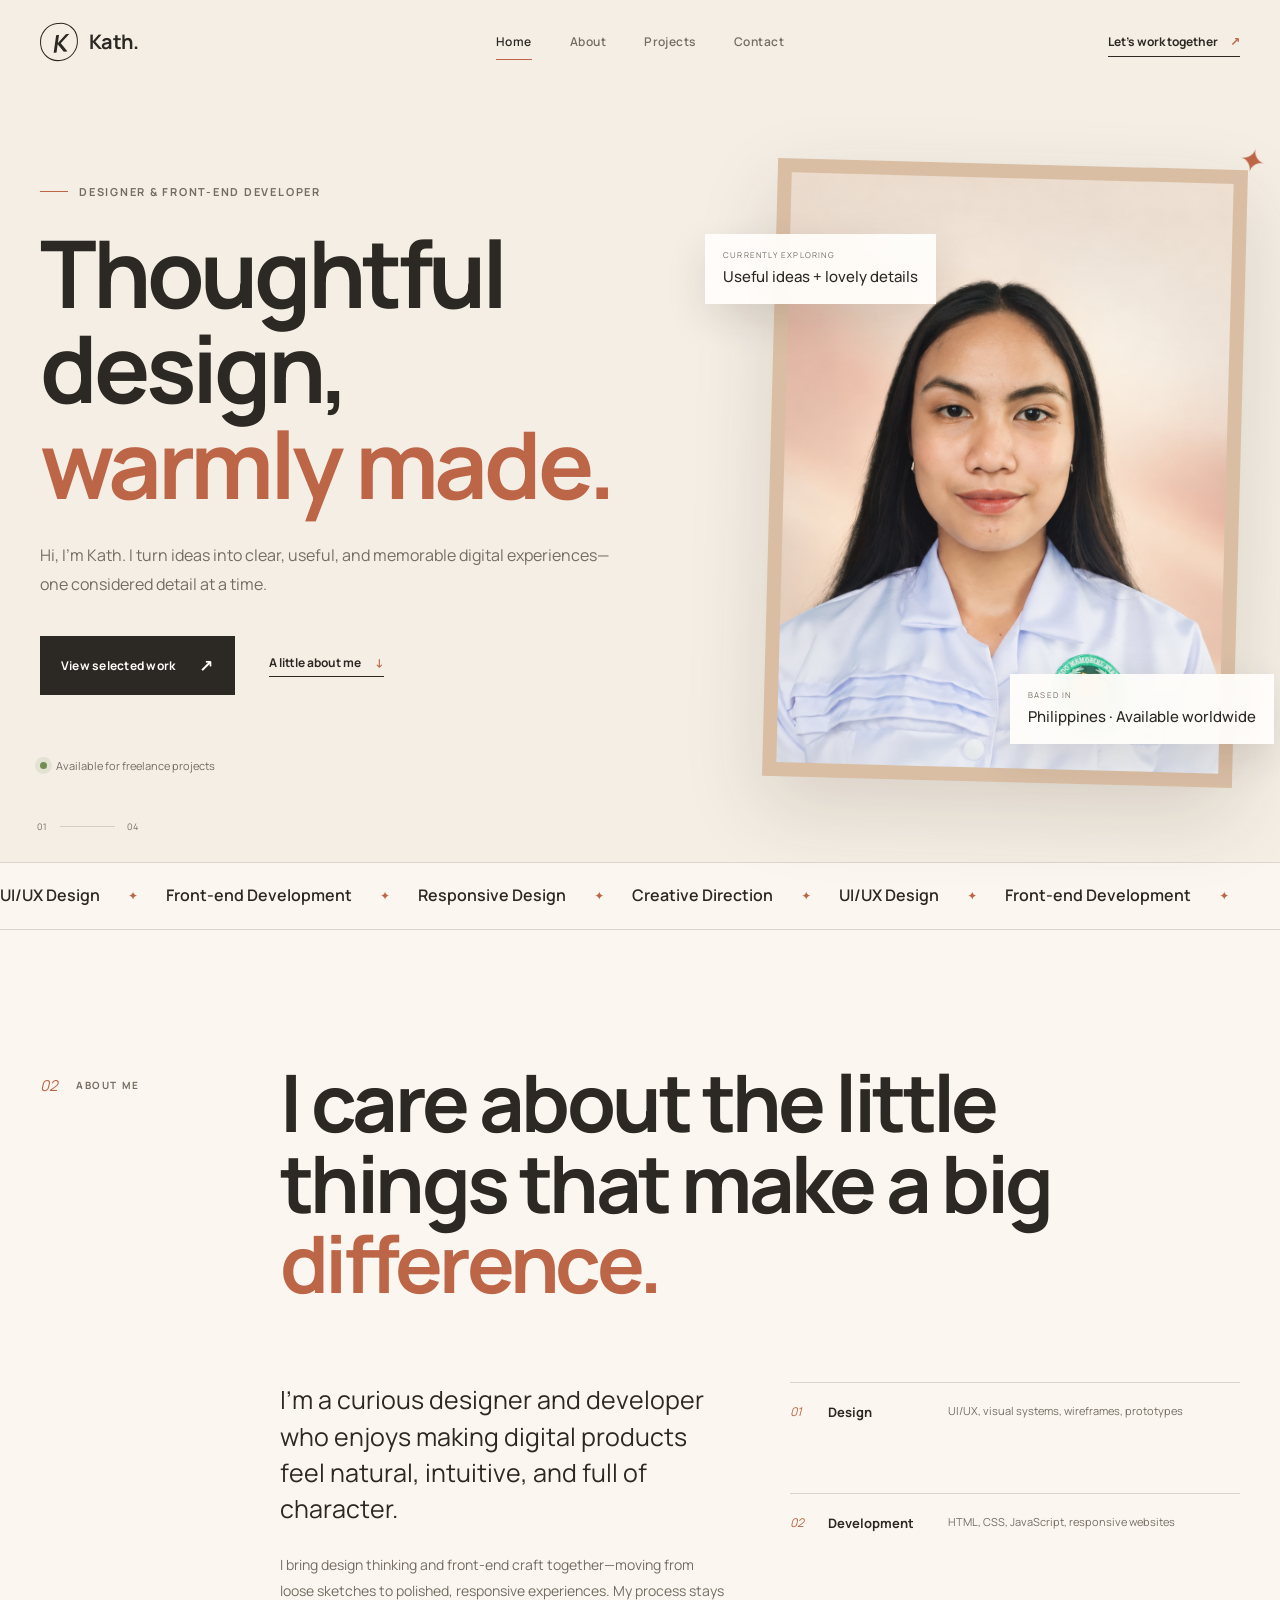
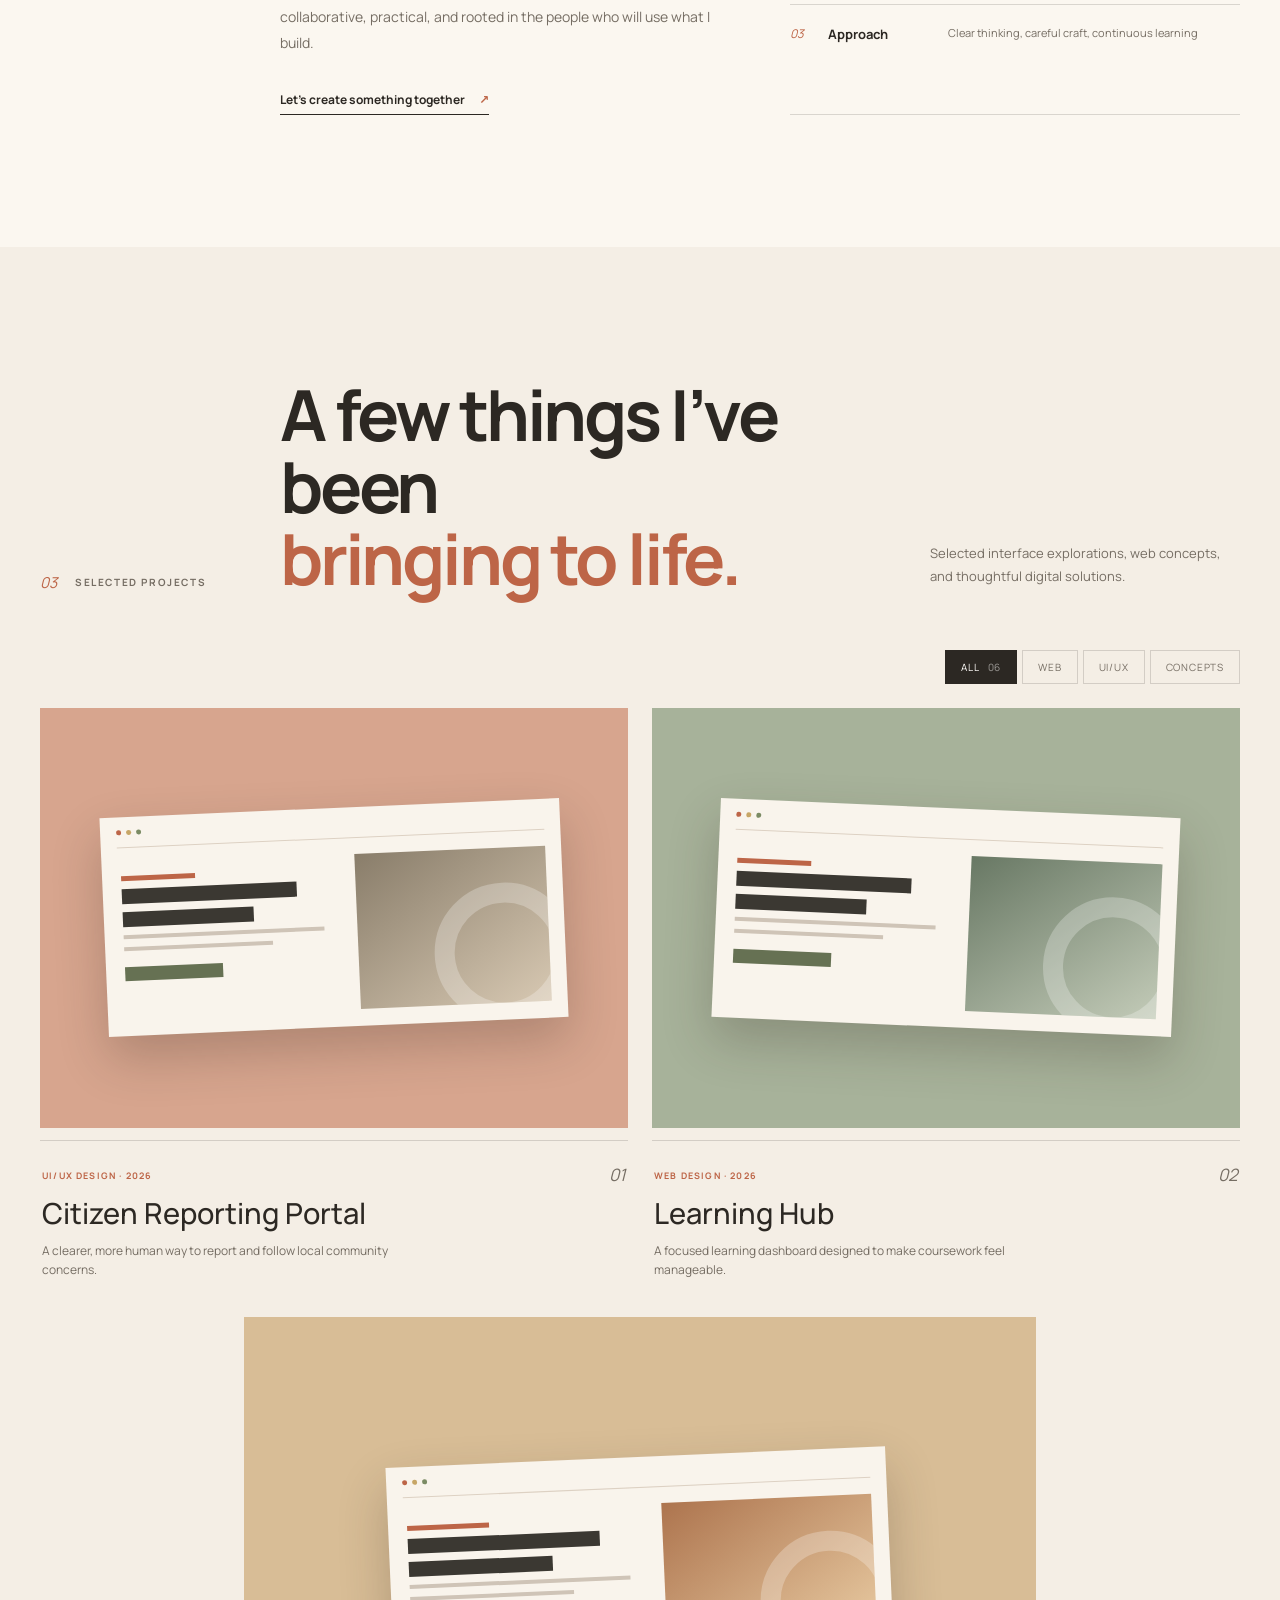
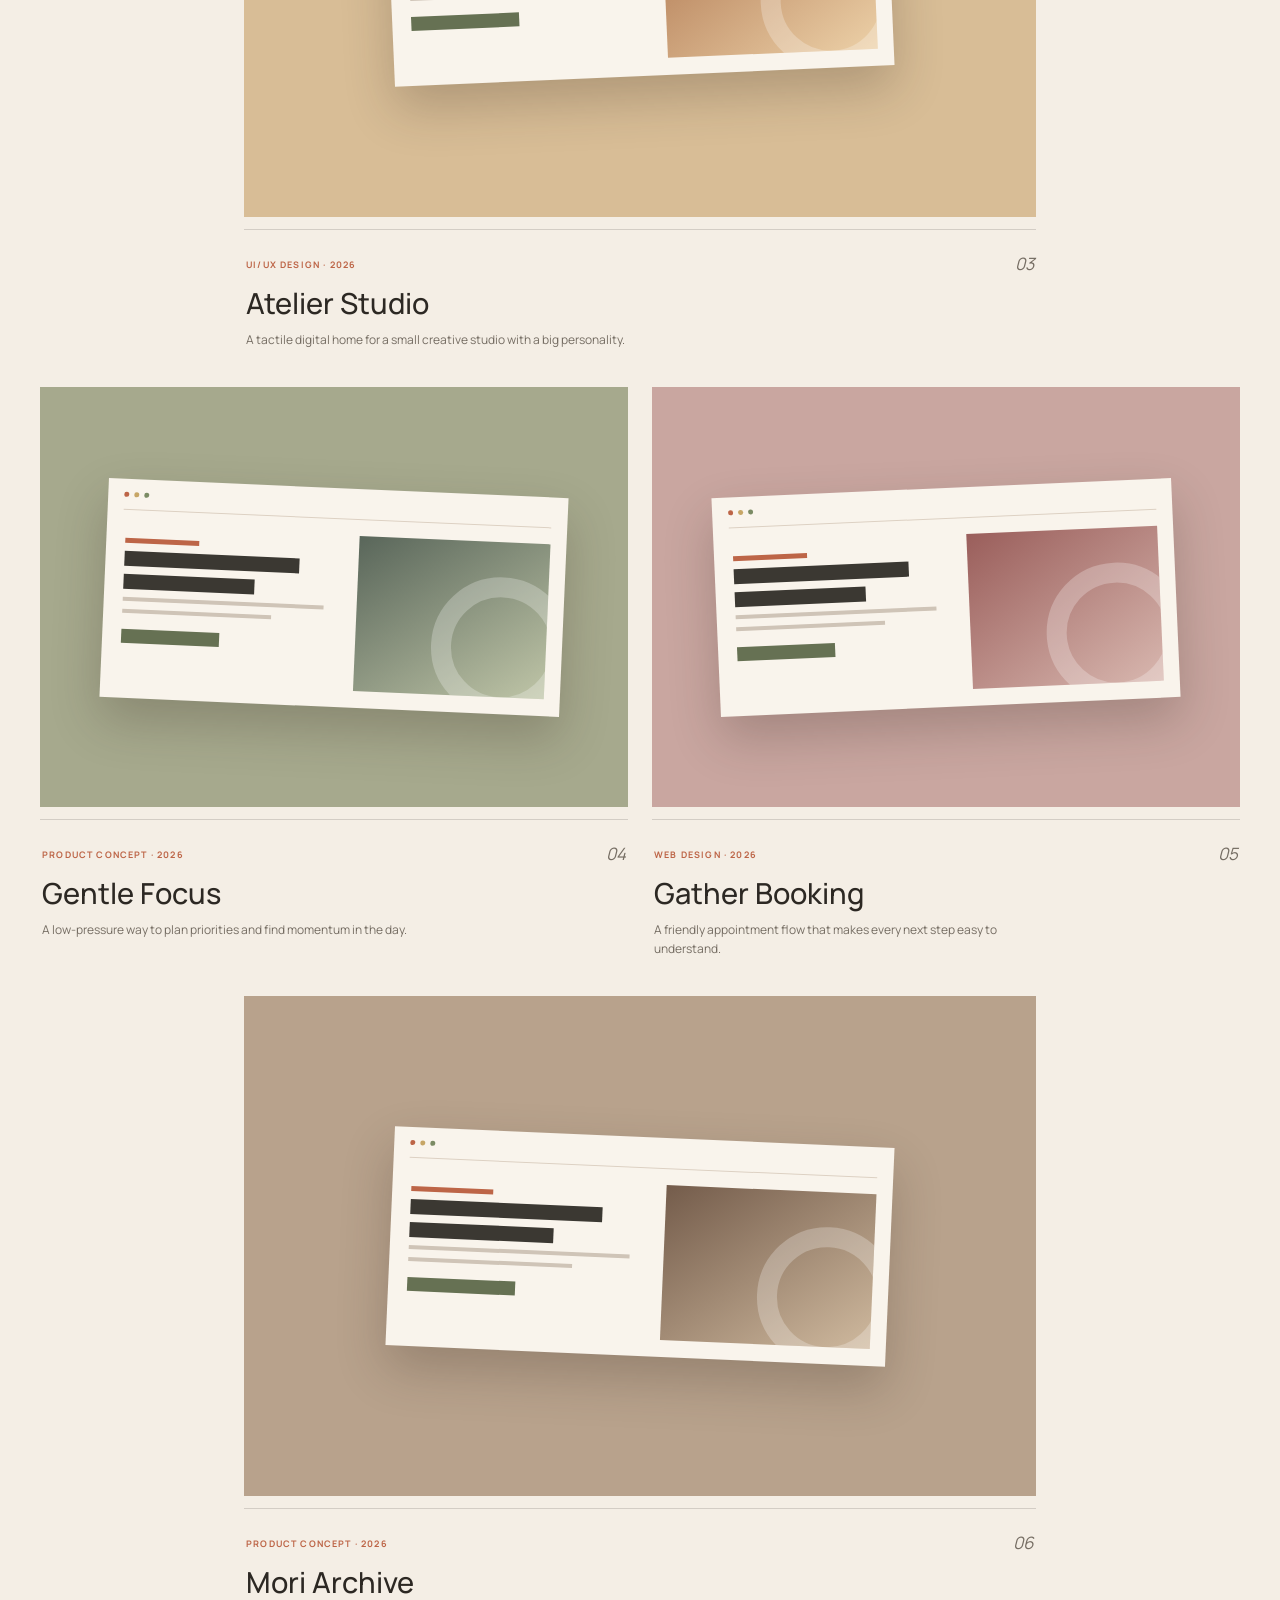
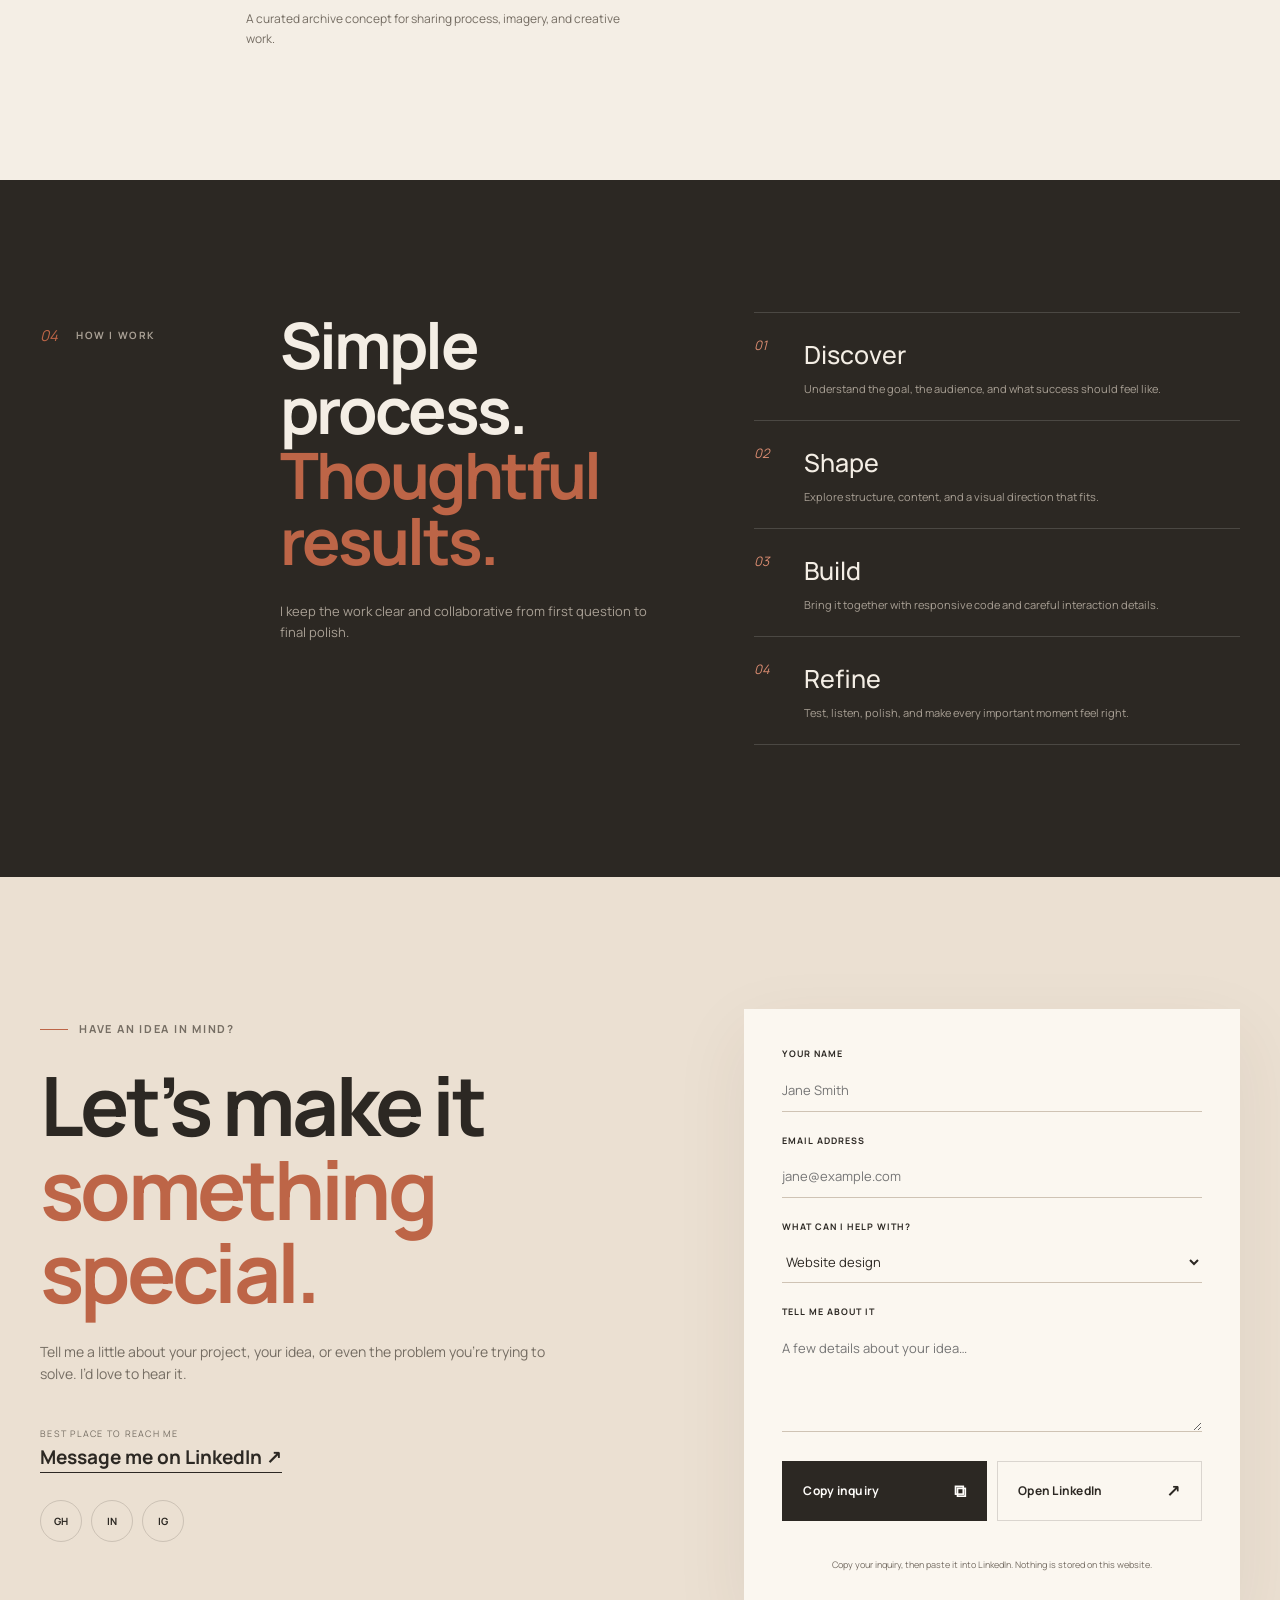
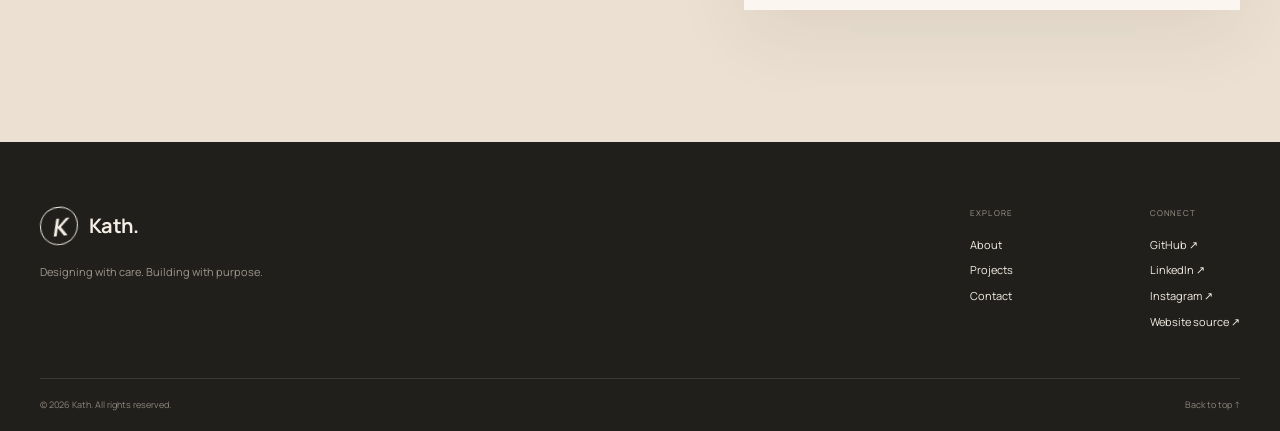
==== commit 73fa28eb: "Refine typography and interactions" ====
--- a/index.html
+++ b/index.html
@@ -8,7 +8,7 @@
   <title>Kath — Designer & Developer</title>
   <link rel="preconnect" href="https://fonts.googleapis.com">
   <link rel="preconnect" href="https://fonts.gstatic.com" crossorigin>
-  <link href="https://fonts.googleapis.com/css2?family=DM+Sans:wght@400;500;600&family=Manrope:wght@400;500;600;700&family=Newsreader:ital,opsz,wght@0,6..72,500;1,6..72,500&display=swap" rel="stylesheet">
+  <link href="https://fonts.googleapis.com/css2?family=Manrope:wght@400;500;600;700;800&display=swap" rel="stylesheet">
   <link rel="stylesheet" href="styles.css">
 </head>
 <body>
@@ -103,9 +103,9 @@
           <p class="eyebrow"><span></span> Have an idea in mind?</p>
           <h2>Let’s make it<br><em>something special.</em></h2>
           <p>Tell me a little about your project, your idea, or even the problem you’re trying to solve. I’d love to hear it.</p>
-          <div class="contact-meta"><small>Email me directly</small><a id="email-link" href="mailto:hello@example.com">hello@example.com</a></div>
+          <div class="contact-meta"><small>Best place to reach me</small><a href="https://www.linkedin.com/in/katrina-grace-vinas-799b68389" target="_blank" rel="noopener noreferrer">Message me on LinkedIn ↗</a></div>
           <div class="social-row" aria-label="Social links">
-            <a data-social="github" href="https://github.com/kgpvinaschmsu-hub/kath" target="_blank" rel="noopener noreferrer" aria-label="GitHub">GH</a>
+            <a data-social="github" href="https://github.com/kgpvinaschmsu-hub" target="_blank" rel="noopener noreferrer" aria-label="GitHub profile">GH</a>
             <a data-social="linkedin" href="https://www.linkedin.com/in/katrina-grace-vinas-799b68389" target="_blank" rel="noopener noreferrer" aria-label="LinkedIn">IN</a>
             <a data-social="instagram" href="https://www.instagram.com/?hl=en" target="_blank" rel="noopener noreferrer" aria-label="Instagram">IG</a>
           </div>
@@ -115,8 +115,13 @@
           <div class="field-row"><label for="email">Email address</label><input id="email" name="email" type="email" placeholder="jane@example.com" required maxlength="150"></div>
           <div class="field-row"><label for="project-type">What can I help with?</label><select id="project-type" name="project-type"><option>Website design</option><option>UI/UX design</option><option>Front-end development</option><option>Something else</option></select></div>
           <div class="field-row"><label for="message">Tell me about it</label><textarea id="message" name="message" rows="4" placeholder="A few details about your idea…" required maxlength="3000"></textarea></div>
-          <button class="button button-dark" type="submit">Open email to send <span>↗</span></button>
-          <p class="form-note">This opens your email app. Nothing is stored on the website.</p>
+          <div class="contact-actions">
+            <button class="button button-dark" type="submit">Copy inquiry <span aria-hidden="true">⧉</span></button>
+            <a class="button button-outline" href="https://www.linkedin.com/in/katrina-grace-vinas-799b68389" target="_blank" rel="noopener noreferrer">Open LinkedIn <span aria-hidden="true">↗</span></a>
+          </div>
+          <p class="form-status" id="form-status" role="status" aria-live="polite"></p>
+          <textarea class="copy-output" id="copy-output" rows="6" readonly hidden aria-label="Prepared inquiry to copy"></textarea>
+          <p class="form-note">Copy your inquiry, then paste it into LinkedIn. Nothing is stored on this website.</p>
         </form>
       </div>
     </section>
@@ -125,7 +130,7 @@
   <footer class="footer">
     <div class="shell footer-main">
       <div><a class="brand footer-brand" href="#home"><span class="brand-orbit">K</span><span>Kath.</span></a><p>Designing with care. Building with purpose.</p></div>
-      <div class="footer-nav"><div><small>Explore</small><a href="#about">About</a><a href="#projects">Projects</a><a href="#contact">Contact</a></div><div><small>Connect</small><a data-social="github" href="https://github.com/kgpvinaschmsu-hub/kath" target="_blank" rel="noopener noreferrer">GitHub ↗</a><a data-social="linkedin" href="https://www.linkedin.com/in/katrina-grace-vinas-799b68389" target="_blank" rel="noopener noreferrer">LinkedIn ↗</a><a data-social="instagram" href="https://www.instagram.com/?hl=en" target="_blank" rel="noopener noreferrer">Instagram ↗</a><a href="mailto:hello@example.com">Email ↗</a></div></div>
+      <div class="footer-nav"><div><small>Explore</small><a href="#about">About</a><a href="#projects">Projects</a><a href="#contact">Contact</a></div><div><small>Connect</small><a data-social="github" href="https://github.com/kgpvinaschmsu-hub" target="_blank" rel="noopener noreferrer">GitHub ↗</a><a data-social="linkedin" href="https://www.linkedin.com/in/katrina-grace-vinas-799b68389" target="_blank" rel="noopener noreferrer">LinkedIn ↗</a><a data-social="instagram" href="https://www.instagram.com/?hl=en" target="_blank" rel="noopener noreferrer">Instagram ↗</a><a href="https://github.com/kgpvinaschmsu-hub/kath" target="_blank" rel="noopener noreferrer">Website source ↗</a></div></div>
     </div>
     <div class="shell footer-bottom"><span>© <span id="year"></span> Kath. All rights reserved.</span><a href="#top">Back to top ↑</a></div>
   </footer>
--- a/styles.css
+++ b/styles.css
@@ -1,19 +1,19 @@
-:root{--paper:#f4eee5;--paper-2:#ebe0d2;--cream:#fbf7f0;--ink:#2c2823;--muted:#756d63;--terracotta:#bd6547;--terracotta-dark:#92503b;--olive:#667153;--sand:#d9bea4;--line:rgba(44,40,35,.16);--white:#fffdfa;--display:'Newsreader',Georgia,serif;--sans:'Manrope','DM Sans',Arial,sans-serif}
-*{box-sizing:border-box}html{scroll-behavior:smooth}body{margin:0;background:var(--paper);color:var(--ink);font-family:var(--sans);line-height:1.6;overflow-x:hidden}body.modal-open{overflow:hidden}button,input,textarea,select{font:inherit}button,a{-webkit-tap-highlight-color:transparent}a{color:inherit;text-decoration:none}button{cursor:pointer}img{display:block;max-width:100%}::selection{background:var(--terracotta);color:var(--white)}
+:root{--paper:#f4eee5;--paper-2:#ebe0d2;--cream:#fbf7f0;--ink:#2c2823;--muted:#756d63;--terracotta:#bd6547;--terracotta-dark:#92503b;--olive:#667153;--sand:#d9bea4;--line:rgba(44,40,35,.16);--white:#fffdfa;--font:'Manrope',system-ui,-apple-system,'Segoe UI',sans-serif;--display:var(--font);--sans:var(--font)}
+*{box-sizing:border-box}html{scroll-behavior:smooth}body{margin:0;background:var(--paper);color:var(--ink);font-family:var(--font);line-height:1.6;overflow-x:hidden}body.modal-open{overflow:hidden}button,input,textarea,select{font:inherit}button,a{-webkit-tap-highlight-color:transparent}a{color:inherit;text-decoration:none}button{cursor:pointer}img{display:block;max-width:100%}::selection{background:var(--terracotta);color:var(--white)}:focus-visible{outline:3px solid rgba(189,101,71,.38);outline-offset:4px}
 .skip-link{position:fixed;left:16px;top:-60px;z-index:100;background:var(--ink);color:white;padding:10px 16px;border-radius:4px}.skip-link:focus{top:16px}.shell{width:min(1200px,calc(100% - 64px));margin-inline:auto}.section{padding:132px 0;scroll-margin-top:90px}
 .site-header{position:fixed;inset:0 0 auto;z-index:30;background:rgba(244,238,229,.88);backdrop-filter:blur(18px);border-bottom:1px solid transparent;transition:border-color .25s,box-shadow .25s}.site-header.scrolled{border-color:var(--line);box-shadow:0 10px 40px rgba(62,44,29,.05)}.nav{height:84px;display:grid;grid-template-columns:1fr auto 1fr;align-items:center}.brand{display:inline-flex;align-items:center;gap:11px;font-weight:700;font-size:20px;letter-spacing:-.7px;justify-self:start}.brand-orbit{width:38px;height:38px;border:1px solid var(--ink);border-radius:50% 45% 52% 47%;display:grid;place-items:center;font-family:var(--display);font-size:24px;font-style:italic;transform:rotate(-6deg)}.nav-links{display:flex;align-items:center;gap:38px}.nav-links a{font-size:12px;font-weight:600;letter-spacing:.04em;color:var(--muted);position:relative}.nav-links a:after{content:'';position:absolute;left:0;right:100%;bottom:-8px;height:1px;background:var(--terracotta);transition:right .25s}.nav-links a:hover,.nav-links a.active{color:var(--ink)}.nav-links a.active:after{right:0}.nav-cta{justify-self:end;border-bottom:1px solid var(--ink);font-size:12px;font-weight:700;padding:5px 0}.nav-cta span{margin-left:10px;color:var(--terracotta)}.menu-toggle{display:none;border:0;background:none;padding:8px}
-.hero{min-height:850px;padding-top:164px;padding-bottom:80px;display:grid;grid-template-columns:1.02fr .78fr;gap:9vw;align-items:center;position:relative}.eyebrow{font-size:11px;text-transform:uppercase;font-weight:700;letter-spacing:.16em;display:flex;align-items:center;gap:11px;color:var(--muted)}.eyebrow>span{width:28px;height:1px;background:var(--terracotta)}.hero h1,.about h2,.projects h2,.process h2,.contact h2{font-family:var(--display);font-weight:500;line-height:.96;letter-spacing:-.045em}.hero h1{font-size:clamp(65px,7.3vw,108px);margin:25px 0 30px}.hero h1 em,.about h2 em,.projects h2 em,.process h2 em,.contact h2 em{color:var(--terracotta);font-weight:500}.hero-intro{max-width:580px;color:var(--muted);font-size:16px;line-height:1.8}.hero-actions{display:flex;align-items:center;gap:34px;margin-top:37px}.button{border:0;display:inline-flex;align-items:center;justify-content:space-between;gap:36px;padding:15px 20px;font-size:12px;font-weight:700;letter-spacing:.02em;transition:transform .2s,background .2s}.button:hover{transform:translateY(-3px)}.button-dark{background:var(--ink);color:var(--white)}.button-dark:hover{background:var(--terracotta-dark)}.button span{font-size:17px}.text-button{font-size:12px;font-weight:700;border-bottom:1px solid var(--ink);padding-bottom:4px}.text-button span{margin-left:12px;color:var(--terracotta)}.hero-note{margin-top:62px;font-size:11px;color:var(--muted);display:flex;align-items:center;gap:9px}.available-dot{width:7px;height:7px;border-radius:50%;background:#728d51;box-shadow:0 0 0 5px rgba(114,141,81,.12)}
+.hero{min-height:850px;padding-top:164px;padding-bottom:80px;display:grid;grid-template-columns:1.02fr .78fr;gap:9vw;align-items:center;position:relative}.eyebrow{font-size:11px;text-transform:uppercase;font-weight:700;letter-spacing:.16em;display:flex;align-items:center;gap:11px;color:var(--muted)}.eyebrow>span{width:28px;height:1px;background:var(--terracotta)}.hero h1,.about h2,.projects h2,.process h2,.contact h2{font-family:var(--font);font-weight:700;line-height:1.02;letter-spacing:-.045em}.hero h1{font-size:clamp(65px,7.3vw,108px);margin:25px 0 30px}.hero h1 em,.about h2 em,.projects h2 em,.process h2 em,.contact h2 em{color:var(--terracotta);font-style:normal;font-weight:700}.hero-intro{max-width:580px;color:var(--muted);font-size:16px;line-height:1.8}.hero-actions{display:flex;align-items:center;gap:34px;margin-top:37px}.button{border:1px solid transparent;display:inline-flex;align-items:center;justify-content:space-between;gap:24px;padding:15px 20px;font-size:12px;font-weight:700;letter-spacing:.02em;transition:transform .2s,background .2s,border-color .2s}.button:hover{transform:translateY(-3px)}.button-dark{background:var(--ink);color:var(--white)}.button-dark:hover{background:var(--terracotta-dark)}.button-outline{background:transparent;border-color:var(--line);color:var(--ink)}.button-outline:hover{background:var(--white);border-color:var(--ink)}.button span{font-size:17px}.text-button{font-size:12px;font-weight:700;border-bottom:1px solid var(--ink);padding-bottom:4px}.text-button span{margin-left:12px;color:var(--terracotta)}.hero-note{margin-top:62px;font-size:11px;color:var(--muted);display:flex;align-items:center;gap:9px}.available-dot{width:7px;height:7px;border-radius:50%;background:#728d51;box-shadow:0 0 0 5px rgba(114,141,81,.12)}
 .hero-media{position:relative;justify-self:end;width:min(100%,470px)}.image-frame{background:var(--sand);padding:14px;box-shadow:0 30px 80px rgba(70,47,28,.15);transform:rotate(1.5deg)}.image-frame img{width:100%;height:590px;object-fit:cover;object-position:center center;filter:saturate(.94) contrast(.98)}.floating-card{position:absolute;background:rgba(255,253,250,.94);backdrop-filter:blur(10px);box-shadow:0 15px 40px rgba(53,37,23,.12);padding:15px 18px;display:flex;flex-direction:column;min-width:190px}.floating-card span{text-transform:uppercase;font-size:8px;letter-spacing:.15em;color:var(--muted)}.floating-card strong{font-family:var(--display);font-size:15px;font-weight:500;margin-top:3px}.card-top{left:-65px;top:70px}.card-bottom{right:-34px;bottom:38px}.scribble{position:absolute;color:var(--terracotta);font-size:32px;right:-26px;top:-29px;transform:rotate(15deg)}.hero-index{position:absolute;left:-3px;bottom:28px;display:flex;align-items:center;gap:12px;font-size:9px;color:var(--muted);letter-spacing:.1em}.hero-index i{width:55px;height:1px;background:var(--line)}
-.marquee{overflow:hidden;border-block:1px solid var(--line);background:var(--cream);padding:20px 0}.marquee-track{display:flex;align-items:center;gap:28px;width:max-content;animation:marquee 25s linear infinite}.marquee-track span{font-family:var(--display);font-style:italic;font-size:20px}.marquee-track i{font-style:normal;color:var(--terracotta);font-size:12px}@keyframes marquee{to{transform:translateX(-50%)}}
+.marquee{overflow:hidden;border-block:1px solid var(--line);background:var(--cream);padding:20px 0}.marquee-track{display:flex;align-items:center;gap:28px;width:max-content;animation:marquee 25s linear infinite}.marquee-track span{font-family:var(--font);font-weight:600;font-size:16px}.marquee-track i{font-style:normal;color:var(--terracotta);font-size:12px}@keyframes marquee{to{transform:translateX(-50%)}}
 .about{background:var(--cream)}.about-grid{display:grid;grid-template-columns:180px 1fr 1fr;column-gap:60px;row-gap:78px}.section-label{display:flex;align-items:flex-start;gap:18px;padding-top:12px}.section-label span{font-family:var(--display);font-style:italic;color:var(--terracotta);font-size:15px}.section-label p{font-size:10px;text-transform:uppercase;letter-spacing:.16em;font-weight:700;margin:3px 0;color:var(--muted)}.about-heading{grid-column:2/4}.about h2{font-size:clamp(53px,6.2vw,83px);max-width:920px;margin:0}.about-body{grid-column:2/3}.about-body p{color:var(--muted);font-size:14px;line-height:1.85}.about-body .lead{font-family:var(--display);font-size:25px;line-height:1.45;color:var(--ink);margin-top:0}.underlined-link{display:inline-block;margin-top:20px;font-size:12px;font-weight:700;border-bottom:1px solid var(--ink);padding-bottom:5px}.underlined-link span{color:var(--terracotta);margin-left:12px}.capabilities{grid-column:3/4;display:grid;gap:0;border-top:1px solid var(--line)}.capabilities>div{display:grid;grid-template-columns:38px 120px 1fr;align-items:start;padding:19px 0;border-bottom:1px solid var(--line)}.capabilities span{font-family:var(--display);font-style:italic;color:var(--terracotta);font-size:12px}.capabilities h3{font-size:13px;margin:0}.capabilities p{font-size:11px;line-height:1.6;color:var(--muted);margin:0}
 .projects-heading{display:grid;grid-template-columns:190px 1fr 310px;align-items:end;gap:50px}.projects-heading h2{font-size:clamp(50px,5.5vw,76px);margin:0}.projects-heading>p{font-size:13px;line-height:1.75;color:var(--muted);margin:0 0 7px}.filters{display:flex;justify-content:flex-end;gap:5px;margin:55px 0 24px}.filter{border:1px solid var(--line);background:transparent;color:var(--muted);padding:8px 15px;font-size:10px;text-transform:uppercase;letter-spacing:.08em}.filter:hover,.filter.active{background:var(--ink);color:var(--white);border-color:var(--ink)}.filter span{opacity:.55;margin-left:5px}.project-grid{display:grid;grid-template-columns:repeat(12,1fr);gap:38px 24px}.project-card{grid-column:span 6}.project-card:nth-child(3n){grid-column:3/span 8}.project-visual{height:420px;position:relative;overflow:hidden;display:grid;place-items:center;padding:44px;cursor:pointer}.project-card:nth-child(3n) .project-visual{height:500px}.project-visual:after{content:'View project ↗';position:absolute;right:18px;bottom:18px;background:var(--cream);padding:9px 12px;font-size:9px;text-transform:uppercase;letter-spacing:.08em;transform:translateY(60px);transition:transform .25s}.project-card:hover .project-visual:after{transform:none}.visual-a{background:#d7a58e}.visual-b{background:#a7b29a}.visual-c{background:#d8bd96}.visual-d{background:#a6a98d}.visual-e{background:#c9a6a0}.visual-f{background:#b8a28c}
 .mock-browser{width:92%;max-width:500px;background:#f9f4ec;box-shadow:0 22px 50px rgba(48,35,23,.24);transform:rotate(-2.5deg);transition:transform .35s;padding:0 16px 17px}.project-card:nth-child(even) .mock-browser{transform:rotate(2.5deg)}.project-card:hover .mock-browser{transform:rotate(0) scale(1.025)}.mock-bar{height:31px;border-bottom:1px solid #ddd1c3;display:flex;gap:5px;align-items:center}.mock-bar i{width:5px;height:5px;background:#bd6547;border-radius:50%}.mock-bar i:nth-child(2){background:#c7a666}.mock-bar i:nth-child(3){background:#7b8b64}.mock-canvas{display:grid;grid-template-columns:1fr .85fr;gap:12px;padding-top:16px}.mock-copy{padding:12px 3px}.mock-kicker,.mock-title,.mock-line,.mock-button{height:5px;background:#cfc4b7;margin-bottom:8px}.mock-kicker{width:34%;background:#bd6547}.mock-title{height:15px;width:80%;background:#3b3832}.mock-title.short{width:60%}.mock-line{width:92%;height:4px}.mock-line.short{width:68%}.mock-button{width:45%;height:14px;background:#667153;margin-top:16px}.mock-image{min-height:155px;background:linear-gradient(145deg,#897d6a,#d7c8b2);position:relative;overflow:hidden}.mock-image:before{content:'';position:absolute;width:100px;height:100px;border:20px solid rgba(255,255,255,.25);border-radius:50%;right:-25px;bottom:-20px}.visual-b .mock-image{background:linear-gradient(145deg,#687864,#c3cbb8)}.visual-c .mock-image{background:linear-gradient(145deg,#ad744e,#ecd0a7)}.visual-d .mock-image{background:linear-gradient(145deg,#59665a,#bfc5a7)}.visual-e .mock-image{background:linear-gradient(145deg,#9a5e5b,#d8b7af)}.visual-f .mock-image{background:linear-gradient(145deg,#745c4b,#cfb99e)}.project-info{display:grid;grid-template-columns:1fr auto;gap:20px;padding:20px 2px 0;border-top:1px solid var(--line);margin-top:12px}.project-meta{font-size:9px;text-transform:uppercase;letter-spacing:.13em;color:var(--terracotta);font-weight:700}.project-info h3{font-family:var(--display);font-size:29px;font-weight:500;margin:4px 0}.project-info p{font-size:12px;color:var(--muted);margin:0;max-width:390px}.project-number{font-family:var(--display);font-style:italic;font-size:17px;color:var(--muted)}.project-open{position:absolute;inset:0;border:0;background:transparent;font-size:0}
 .process{background:var(--ink);color:var(--paper)}.process-grid{display:grid;grid-template-columns:180px .85fr 1fr;gap:60px}.section-label.light p{color:#a9a095}.process-copy h2{font-size:clamp(50px,5vw,72px);margin:0 0 28px}.process-copy p{color:#a9a095;font-size:13px;max-width:370px}.process-list{list-style:none;margin:0;padding:0;border-top:1px solid rgba(255,255,255,.15)}.process-list li{display:grid;grid-template-columns:50px 1fr;padding:22px 0;border-bottom:1px solid rgba(255,255,255,.15)}.process-list>li>span{font-family:var(--display);font-style:italic;color:#d98b70;font-size:13px}.process-list h3{margin:0 0 5px;font-family:var(--display);font-size:25px;font-weight:500}.process-list p{margin:0;color:#a9a095;font-size:11px;line-height:1.65}
-.contact{background:var(--paper-2)}.contact-grid{display:grid;grid-template-columns:1fr .86fr;gap:10vw}.contact h2{font-size:clamp(56px,6.4vw,88px);margin:26px 0}.contact-copy>p:not(.eyebrow){font-size:14px;color:var(--muted);max-width:510px}.contact-meta{display:flex;flex-direction:column;margin-top:42px}.contact-meta small{font-size:9px;text-transform:uppercase;letter-spacing:.14em;color:var(--muted)}.contact-meta a{font-family:var(--display);font-size:24px;border-bottom:1px solid var(--ink);width:max-content}.social-row{display:flex;gap:9px;margin-top:27px}.social-row a{width:38px;height:38px;border:1px solid var(--line);border-radius:50%;display:grid;place-items:center;font-size:9px;font-weight:700}.social-row a:hover{background:var(--terracotta);color:white;border-color:var(--terracotta)}.contact-form{background:var(--cream);padding:38px;box-shadow:0 25px 70px rgba(73,50,32,.08)}.field-row{margin-bottom:22px}.field-row label{display:block;text-transform:uppercase;font-size:9px;letter-spacing:.11em;font-weight:700;margin-bottom:8px}.field-row input,.field-row textarea,.field-row select{width:100%;border:0;border-bottom:1px solid #cfc3b4;background:transparent;color:var(--ink);padding:10px 0;border-radius:0;outline:none;font-size:13px;resize:vertical}.field-row input:focus,.field-row textarea:focus,.field-row select:focus{border-color:var(--terracotta)}.contact-form .button{width:100%;margin-top:5px}.form-note{font-size:9px!important;text-align:center;margin:11px 0 0;color:var(--muted)}
+.contact{background:var(--paper-2)}.contact-grid{display:grid;grid-template-columns:1fr .86fr;gap:10vw}.contact h2{font-size:clamp(56px,6.4vw,88px);margin:26px 0}.contact-copy>p:not(.eyebrow){font-size:14px;color:var(--muted);max-width:510px}.contact-meta{display:flex;flex-direction:column;margin-top:42px}.contact-meta small{font-size:9px;text-transform:uppercase;letter-spacing:.14em;color:var(--muted)}.contact-meta a{font-family:var(--font);font-size:19px;font-weight:700;border-bottom:1px solid var(--ink);width:max-content;max-width:100%}.social-row{display:flex;gap:9px;margin-top:27px}.social-row a{width:42px;height:42px;border:1px solid var(--line);border-radius:50%;display:grid;place-items:center;font-size:10px;font-weight:700}.social-row a:hover{background:var(--terracotta);color:white;border-color:var(--terracotta)}.contact-form{background:var(--cream);padding:38px;box-shadow:0 25px 70px rgba(73,50,32,.08)}.field-row{margin-bottom:22px}.field-row label{display:block;text-transform:uppercase;font-size:9px;letter-spacing:.11em;font-weight:700;margin-bottom:8px}.field-row input,.field-row textarea,.field-row select{width:100%;border:0;border-bottom:1px solid #cfc3b4;background:transparent;color:var(--ink);padding:10px 0;border-radius:0;outline:none;font-size:13px;resize:vertical}.field-row input:focus,.field-row textarea:focus,.field-row select:focus{border-color:var(--terracotta)}.contact-actions{display:grid;grid-template-columns:1fr 1fr;gap:10px;margin-top:5px}.contact-actions .button{width:100%;margin:0}.form-status{min-height:20px;color:var(--olive);font-size:11px;font-weight:700;text-align:center;margin:13px 0 0}.copy-output{width:100%;margin-top:8px;padding:12px;border:1px solid var(--terracotta);background:var(--white);color:var(--ink);font:500 11px/1.6 var(--font);resize:vertical}.copy-output[hidden]{display:none}.form-note{font-size:9px!important;text-align:center;margin:4px 0 0;color:var(--muted)}
 .footer{background:#211f1b;color:var(--paper)}.footer-main{padding:65px 0 48px;display:flex;justify-content:space-between}.footer-brand .brand-orbit{border-color:var(--paper)}.footer-main>div>p{color:#9e978e;font-size:11px;margin:18px 0}.footer-nav{display:flex;gap:100px}.footer-nav>div{display:flex;flex-direction:column;gap:8px;min-width:80px}.footer-nav small{font-size:8px;text-transform:uppercase;letter-spacing:.15em;color:#9e978e;margin-bottom:8px}.footer-nav a{font-size:11px}.footer-bottom{border-top:1px solid rgba(255,255,255,.12);padding:19px 0;display:flex;justify-content:space-between;color:#8b857c;font-size:9px}
 .project-overlay{position:fixed;inset:0;z-index:50;visibility:hidden;opacity:0;transition:opacity .3s,visibility .3s}.project-overlay.open{visibility:visible;opacity:1}.overlay-scrim{position:absolute;inset:0;background:rgba(33,28,23,.72);backdrop-filter:blur(5px)}.project-panel{position:absolute;right:0;top:0;bottom:0;width:min(680px,100%);overflow-y:auto;background:var(--cream);padding:70px clamp(28px,6vw,75px);transform:translateX(100%);transition:transform .35s}.project-overlay.open .project-panel{transform:none}.close-project{position:absolute;right:26px;top:24px;border:1px solid var(--line);background:transparent;width:39px;height:39px;border-radius:50%;font-size:22px}.detail-kicker{font-size:9px;text-transform:uppercase;letter-spacing:.15em;color:var(--terracotta);font-weight:700}.project-panel h2{font-family:var(--display);font-weight:500;font-size:50px;line-height:1;margin:18px 0}.project-panel p{color:var(--muted);font-size:13px;line-height:1.75}.detail-visual{height:300px;margin:33px 0;background:var(--sand);display:grid;place-items:center;padding:30px}.detail-visual .mock-browser{max-width:400px}.project-panel h4{font-family:var(--display);font-size:23px;font-weight:500;margin:29px 0 8px}.project-panel ul{padding-left:18px;color:var(--muted);font-size:13px}.project-panel li{margin:8px 0}
-.reveal{opacity:0;transform:translateY(20px);transition:opacity .65s ease,transform .65s ease}.reveal.visible{opacity:1;transform:none}
+.reveal{opacity:1;transform:none}.reveal.visible{animation:rise-in .65s ease both}@keyframes rise-in{from{opacity:0;transform:translateY(20px)}to{opacity:1;transform:none}}
 @media(max-width:980px){.nav{grid-template-columns:1fr auto}.nav-links{display:none}.nav-cta{display:none}.menu-toggle{display:block}.menu-toggle span{display:block;width:23px;height:1px;background:var(--ink);margin:6px}.nav-links.show{display:flex;position:absolute;top:84px;left:0;right:0;padding:28px 32px;background:var(--cream);border-bottom:1px solid var(--line);flex-direction:column;align-items:flex-start}.hero{grid-template-columns:1fr;gap:70px;padding-top:150px}.hero-copy{max-width:760px}.hero-media{justify-self:center;width:min(80%,520px)}.projects-heading{grid-template-columns:150px 1fr}.projects-heading>p{grid-column:2}.about-grid{grid-template-columns:130px 1fr}.about-heading{grid-column:2}.about-body{grid-column:2}.capabilities{grid-column:2}.process-grid{grid-template-columns:130px 1fr}.process-list{grid-column:2}.contact-grid{gap:50px}.project-grid{gap:50px 22px}.project-card,.project-card:nth-child(3n){grid-column:span 6}.project-card:nth-child(3n) .project-visual{height:420px}}
-@media(max-width:700px){.shell{width:min(100% - 36px,1200px)}.section{padding:90px 0}.site-header{position:absolute}.nav{height:72px}.nav-links.show{top:72px}.hero{padding-top:115px;min-height:0;gap:55px}.hero h1{font-size:clamp(55px,16vw,78px)}.hero-intro{font-size:14px}.hero-actions{align-items:flex-start;flex-direction:column;gap:22px}.hero-note{margin-top:40px}.hero-media{width:92%}.image-frame img{height:450px}.card-top{left:-20px;top:45px}.card-bottom{right:-20px}.floating-card{min-width:160px;padding:11px 13px}.about-grid,.process-grid{grid-template-columns:1fr;gap:40px}.section-label,.about-heading,.about-body,.capabilities,.process-list{grid-column:1}.about h2,.projects h2,.process h2,.contact h2{font-size:clamp(45px,13vw,65px)}.capabilities>div{grid-template-columns:30px 100px 1fr}.projects-heading{display:block}.projects-heading h2{margin:25px 0}.filters{justify-content:flex-start;overflow-x:auto}.project-grid{display:block}.project-card,.project-card:nth-child(3n){margin-bottom:60px}.project-visual,.project-card:nth-child(3n) .project-visual{height:340px;padding:28px}.mock-image{min-height:130px}.process-copy{grid-column:1}.contact-grid{grid-template-columns:1fr}.contact-form{padding:26px 22px}.footer-main{flex-direction:column;gap:38px}.footer-nav{gap:70px}.footer-bottom{gap:12px;flex-direction:column}.project-panel h2{font-size:42px}}
+@media(max-width:700px){.shell{width:min(100% - 36px,1200px)}.section{padding:90px 0}.site-header{position:absolute}.nav{height:72px}.nav-links.show{top:72px}.hero{padding-top:115px;min-height:0;gap:55px}.hero h1{font-size:clamp(55px,16vw,78px)}.hero-intro{font-size:14px}.hero-actions{align-items:flex-start;flex-direction:column;gap:22px}.hero-note{margin-top:40px}.hero-media{width:92%}.image-frame img{height:450px}.card-top{left:-20px;top:45px}.card-bottom{right:-20px}.floating-card{min-width:160px;padding:11px 13px}.about-grid,.process-grid{grid-template-columns:1fr;gap:40px}.section-label,.about-heading,.about-body,.capabilities,.process-list{grid-column:1}.about h2,.projects h2,.process h2,.contact h2{font-size:clamp(45px,13vw,65px)}.capabilities>div{grid-template-columns:30px 100px 1fr}.projects-heading{display:block}.projects-heading h2{margin:25px 0}.filters{justify-content:flex-start;overflow-x:auto}.project-grid{display:block}.project-card,.project-card:nth-child(3n){margin-bottom:60px}.project-visual,.project-card:nth-child(3n) .project-visual{height:340px;padding:28px}.mock-image{min-height:130px}.process-copy{grid-column:1}.contact-grid{grid-template-columns:1fr}.contact-form{padding:26px 22px}.contact-actions{grid-template-columns:1fr}.footer-main{flex-direction:column;gap:38px}.footer-nav{gap:70px}.footer-bottom{gap:12px;flex-direction:column}.project-panel h2{font-size:42px}}
 @media(max-width:420px){.image-frame img{height:390px}.floating-card strong{font-size:12px}.project-visual{height:285px}.mock-canvas{gap:7px}.mock-image{min-height:105px}.project-info h3{font-size:25px}.capabilities>div{grid-template-columns:30px 1fr}.capabilities p{grid-column:2;margin-top:7px}.card-bottom{bottom:15px}.marquee-track span{font-size:17px}}
 @media(prefers-reduced-motion:reduce){html{scroll-behavior:auto}*,*:before,*:after{animation-duration:.01ms!important;animation-iteration-count:1!important;transition-duration:.01ms!important}.reveal{opacity:1;transform:none}}
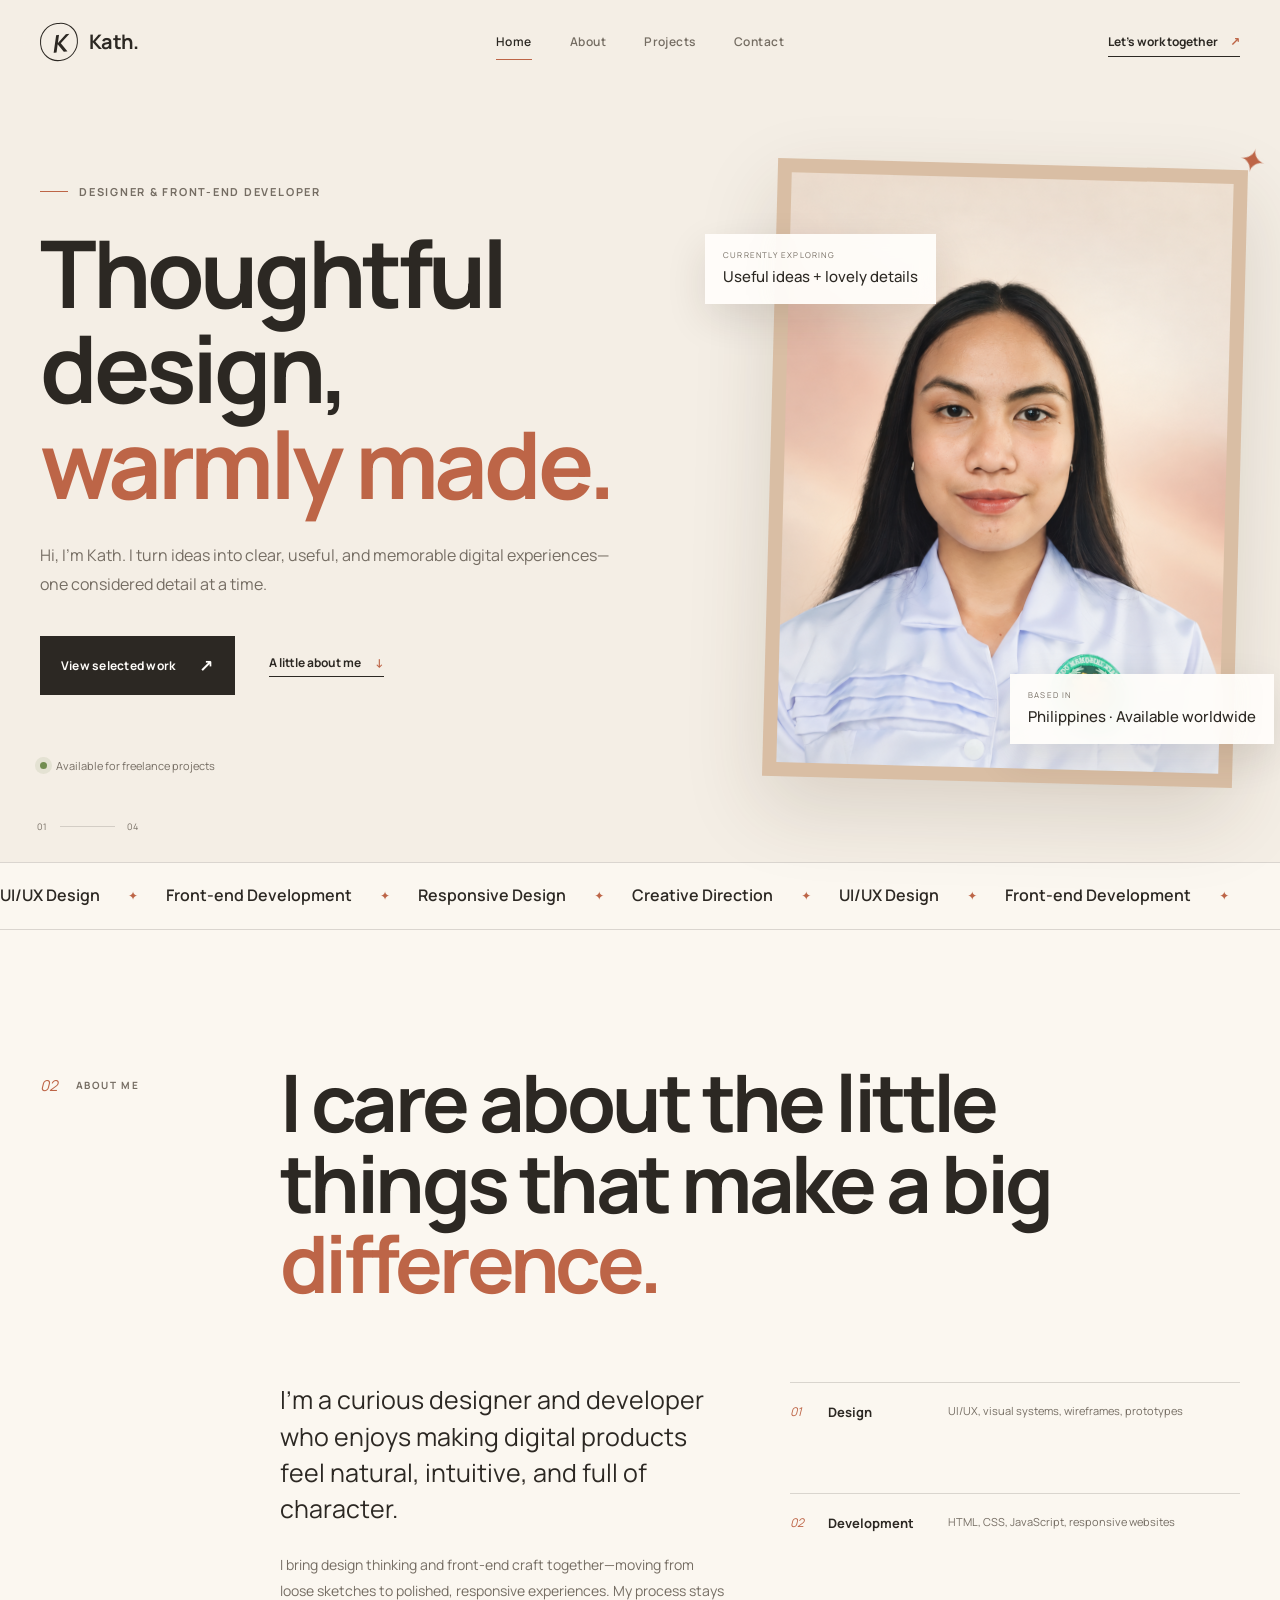
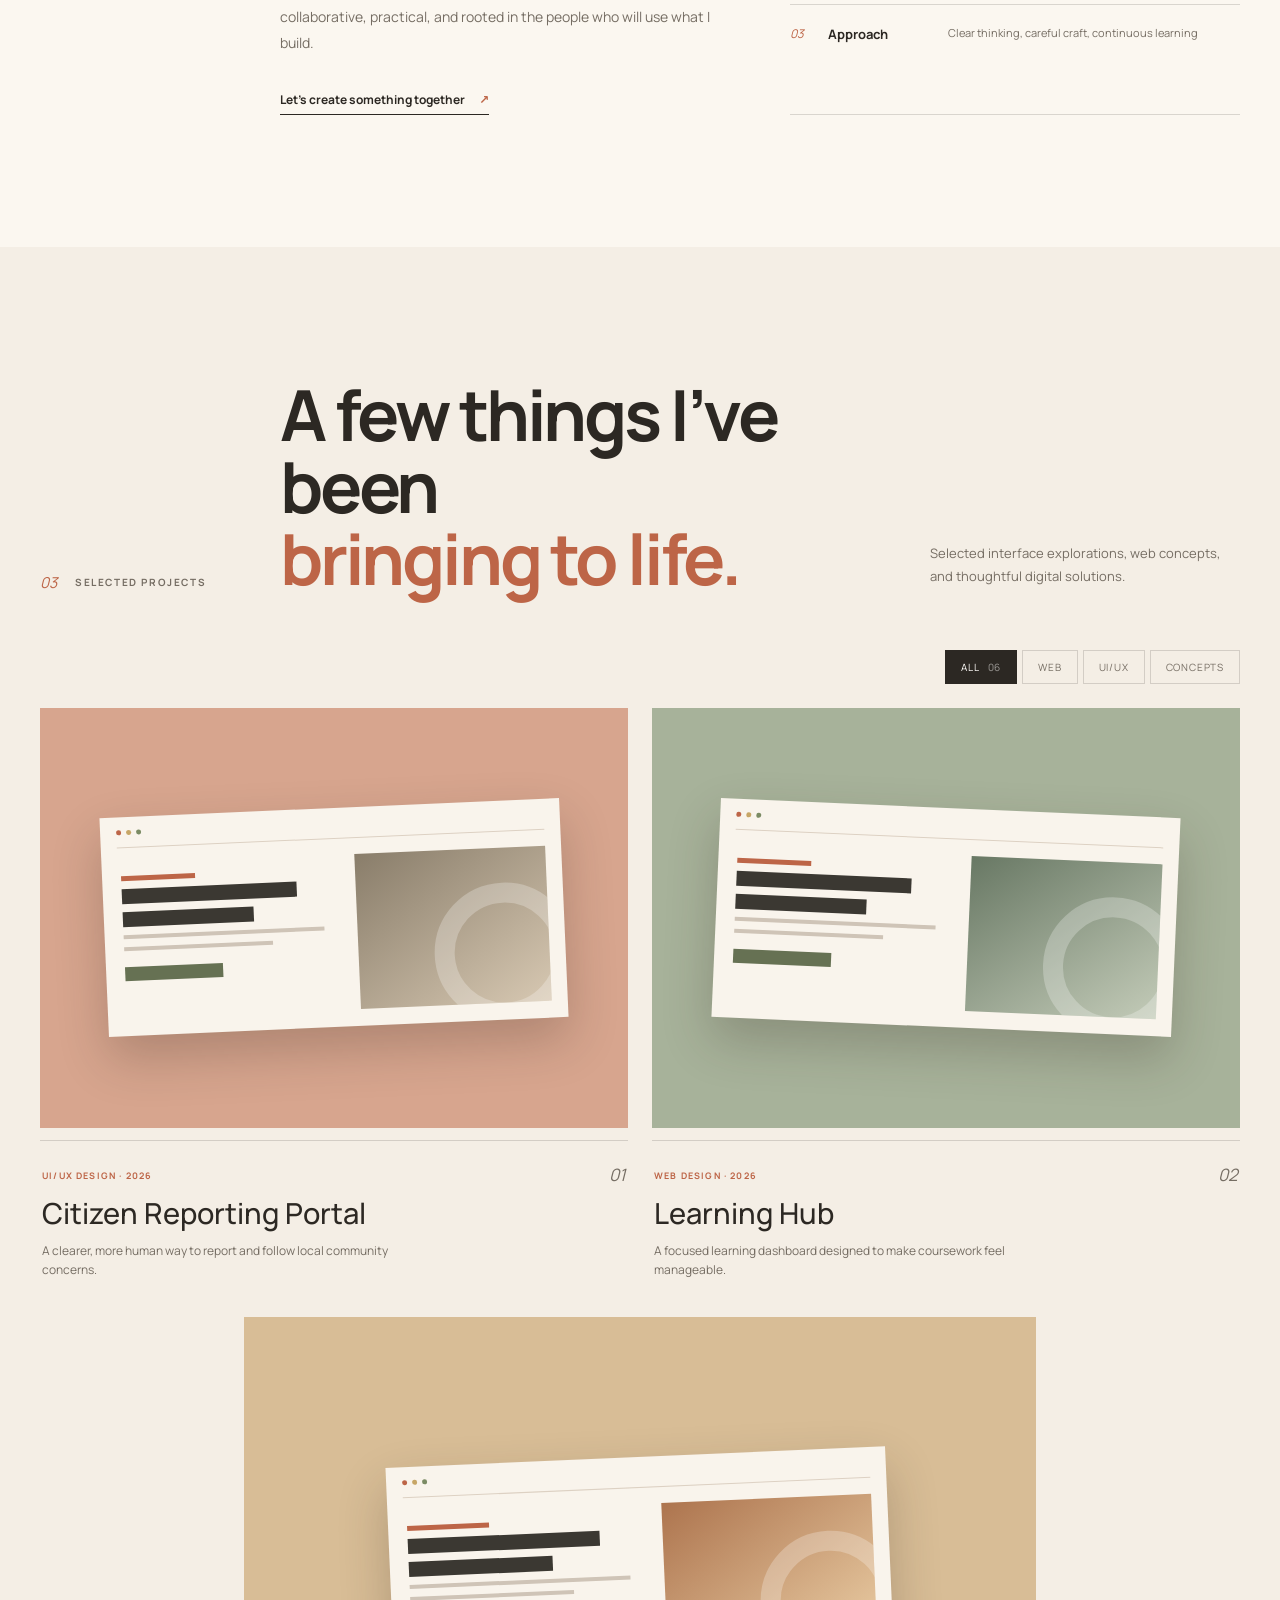
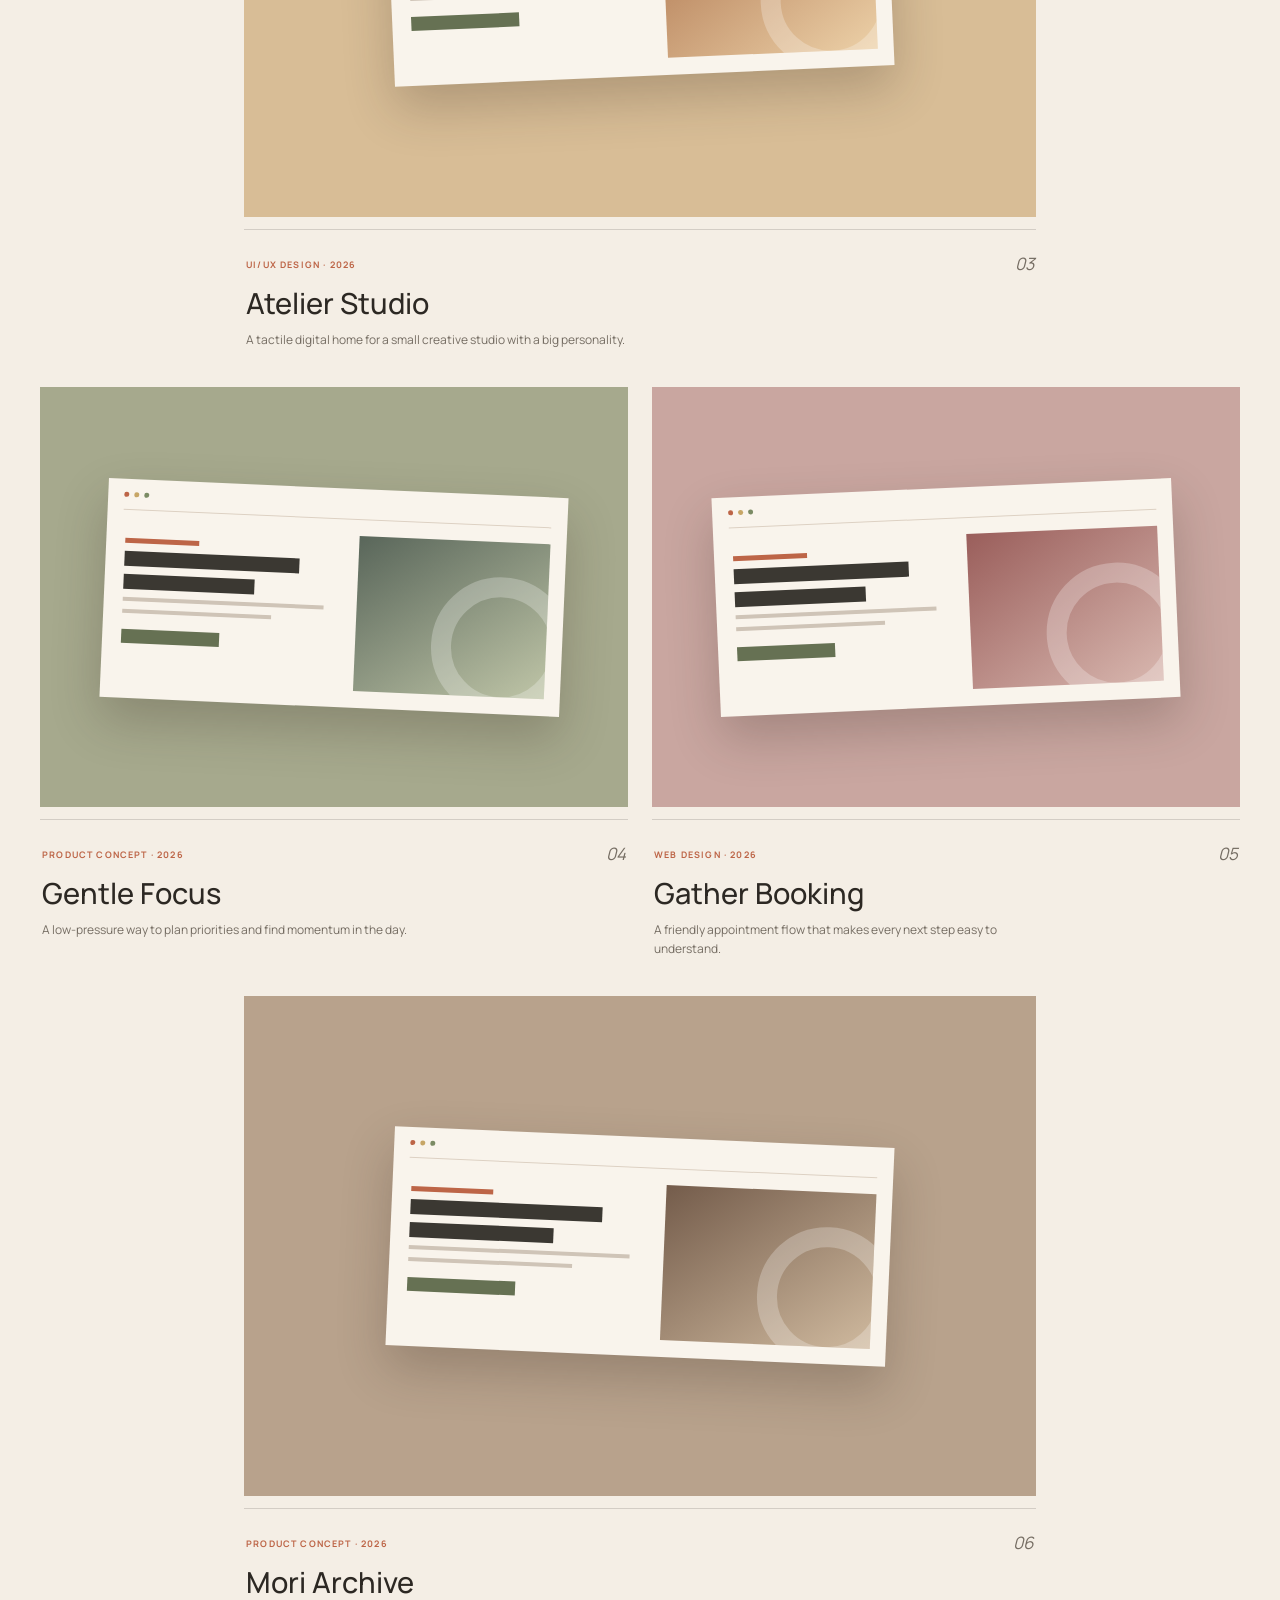
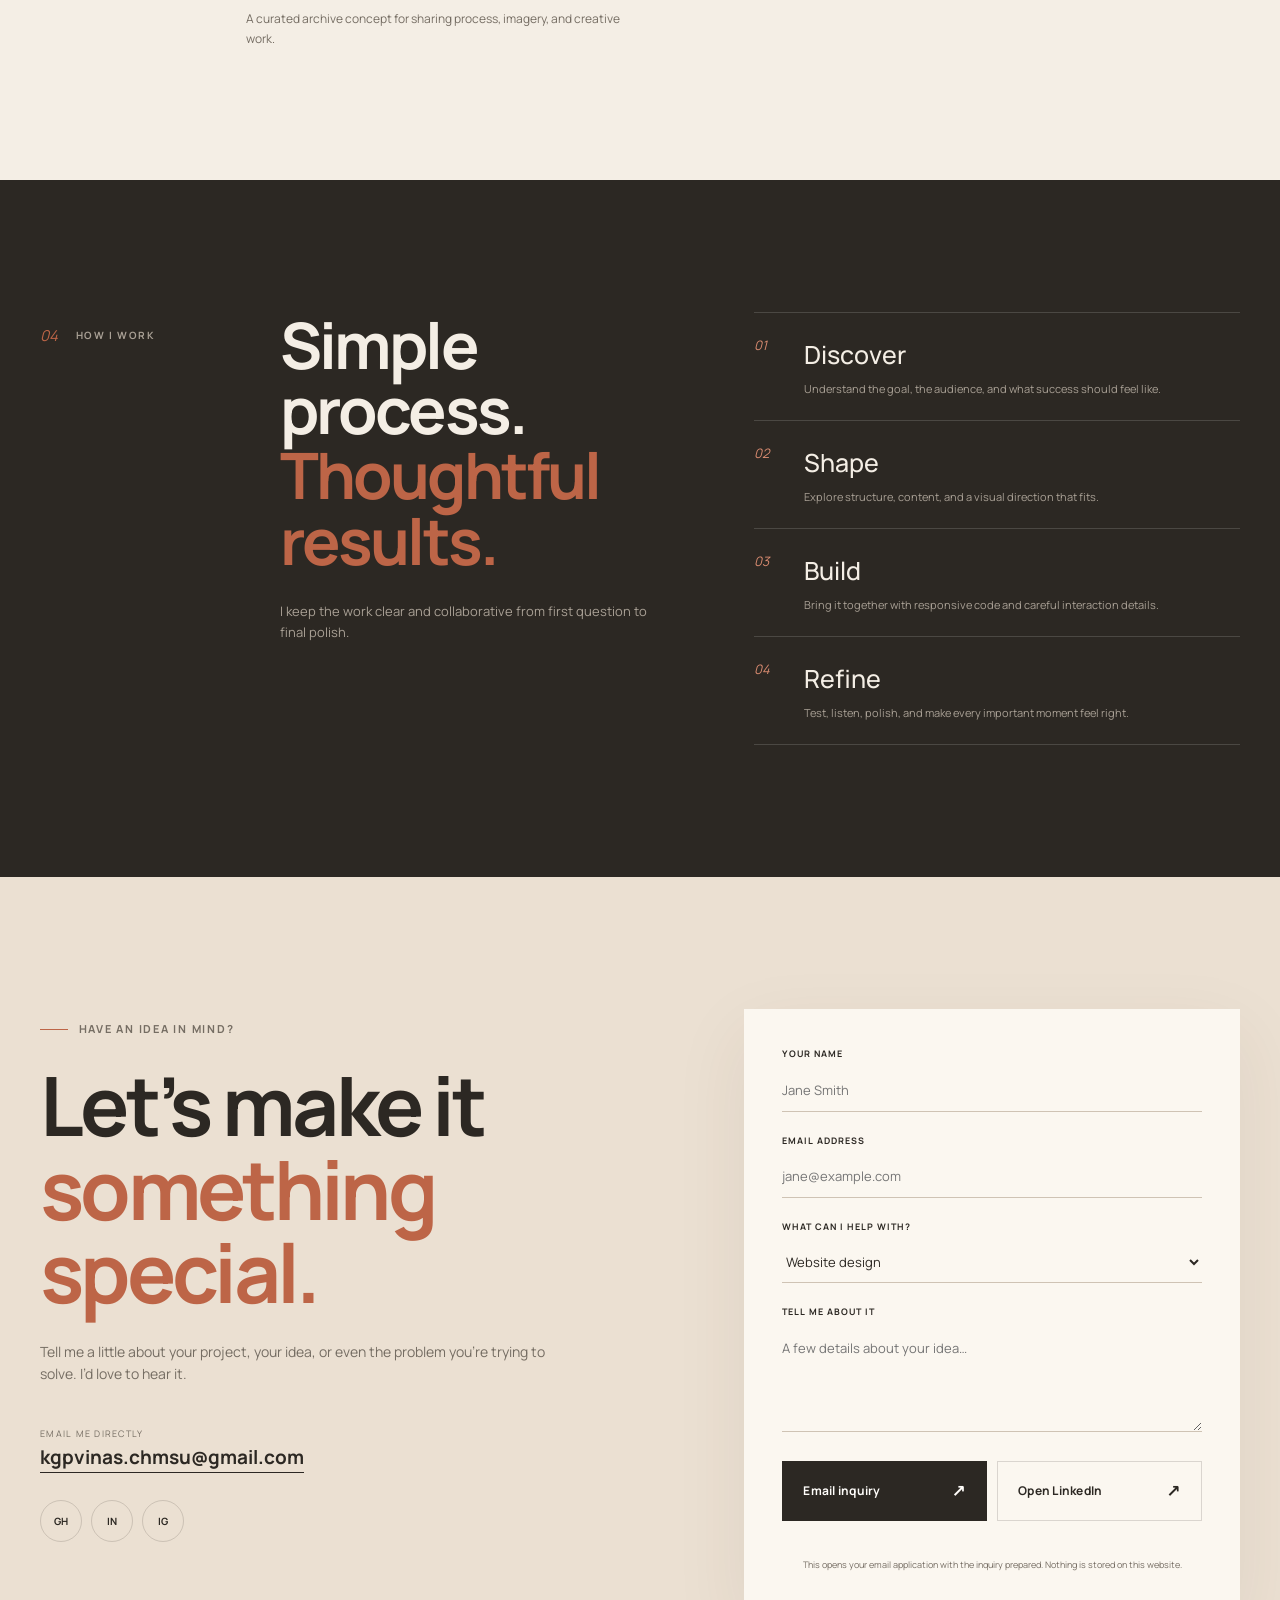
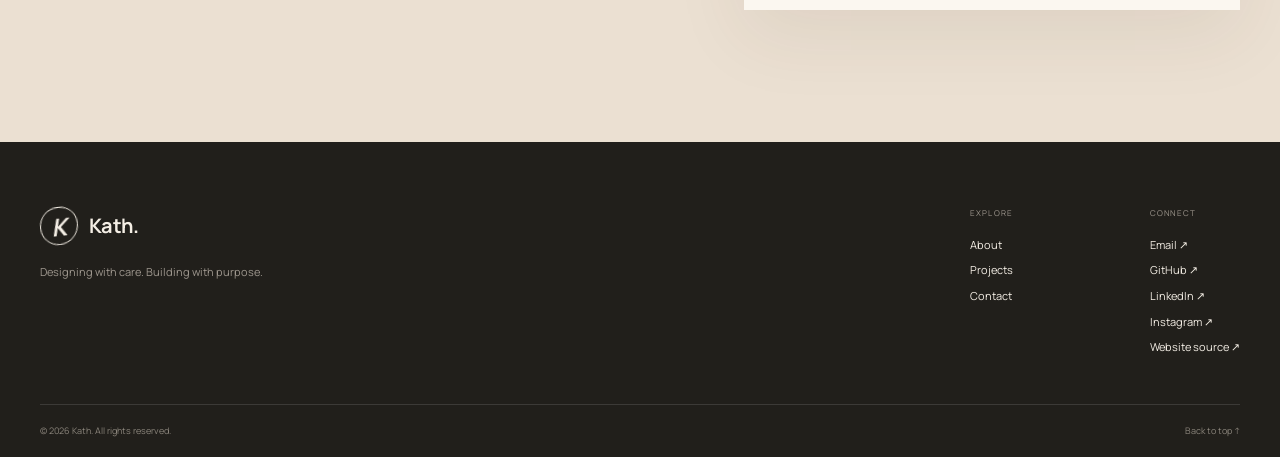
==== commit 002169db: "Connect portfolio contact email" ====
--- a/index.html
+++ b/index.html
@@ -103,7 +103,7 @@
           <p class="eyebrow"><span></span> Have an idea in mind?</p>
           <h2>Let’s make it<br><em>something special.</em></h2>
           <p>Tell me a little about your project, your idea, or even the problem you’re trying to solve. I’d love to hear it.</p>
-          <div class="contact-meta"><small>Best place to reach me</small><a href="https://www.linkedin.com/in/katrina-grace-vinas-799b68389" target="_blank" rel="noopener noreferrer">Message me on LinkedIn ↗</a></div>
+          <div class="contact-meta"><small>Email me directly</small><a data-email-link href="mailto:kgpvinas.chmsu@gmail.com">kgpvinas.chmsu@gmail.com</a></div>
           <div class="social-row" aria-label="Social links">
             <a data-social="github" href="https://github.com/kgpvinaschmsu-hub" target="_blank" rel="noopener noreferrer" aria-label="GitHub profile">GH</a>
             <a data-social="linkedin" href="https://www.linkedin.com/in/katrina-grace-vinas-799b68389" target="_blank" rel="noopener noreferrer" aria-label="LinkedIn">IN</a>
@@ -116,12 +116,11 @@
           <div class="field-row"><label for="project-type">What can I help with?</label><select id="project-type" name="project-type"><option>Website design</option><option>UI/UX design</option><option>Front-end development</option><option>Something else</option></select></div>
           <div class="field-row"><label for="message">Tell me about it</label><textarea id="message" name="message" rows="4" placeholder="A few details about your idea…" required maxlength="3000"></textarea></div>
           <div class="contact-actions">
-            <button class="button button-dark" type="submit">Copy inquiry <span aria-hidden="true">⧉</span></button>
+            <button class="button button-dark" type="submit">Email inquiry <span aria-hidden="true">↗</span></button>
             <a class="button button-outline" href="https://www.linkedin.com/in/katrina-grace-vinas-799b68389" target="_blank" rel="noopener noreferrer">Open LinkedIn <span aria-hidden="true">↗</span></a>
           </div>
           <p class="form-status" id="form-status" role="status" aria-live="polite"></p>
-          <textarea class="copy-output" id="copy-output" rows="6" readonly hidden aria-label="Prepared inquiry to copy"></textarea>
-          <p class="form-note">Copy your inquiry, then paste it into LinkedIn. Nothing is stored on this website.</p>
+          <p class="form-note">This opens your email application with the inquiry prepared. Nothing is stored on this website.</p>
         </form>
       </div>
     </section>
@@ -130,7 +129,7 @@
   <footer class="footer">
     <div class="shell footer-main">
       <div><a class="brand footer-brand" href="#home"><span class="brand-orbit">K</span><span>Kath.</span></a><p>Designing with care. Building with purpose.</p></div>
-      <div class="footer-nav"><div><small>Explore</small><a href="#about">About</a><a href="#projects">Projects</a><a href="#contact">Contact</a></div><div><small>Connect</small><a data-social="github" href="https://github.com/kgpvinaschmsu-hub" target="_blank" rel="noopener noreferrer">GitHub ↗</a><a data-social="linkedin" href="https://www.linkedin.com/in/katrina-grace-vinas-799b68389" target="_blank" rel="noopener noreferrer">LinkedIn ↗</a><a data-social="instagram" href="https://www.instagram.com/?hl=en" target="_blank" rel="noopener noreferrer">Instagram ↗</a><a href="https://github.com/kgpvinaschmsu-hub/kath" target="_blank" rel="noopener noreferrer">Website source ↗</a></div></div>
+      <div class="footer-nav"><div><small>Explore</small><a href="#about">About</a><a href="#projects">Projects</a><a href="#contact">Contact</a></div><div><small>Connect</small><a data-email-link href="mailto:kgpvinas.chmsu@gmail.com">Email ↗</a><a data-social="github" href="https://github.com/kgpvinaschmsu-hub" target="_blank" rel="noopener noreferrer">GitHub ↗</a><a data-social="linkedin" href="https://www.linkedin.com/in/katrina-grace-vinas-799b68389" target="_blank" rel="noopener noreferrer">LinkedIn ↗</a><a data-social="instagram" href="https://www.instagram.com/?hl=en" target="_blank" rel="noopener noreferrer">Instagram ↗</a><a href="https://github.com/kgpvinaschmsu-hub/kath" target="_blank" rel="noopener noreferrer">Website source ↗</a></div></div>
     </div>
     <div class="shell footer-bottom"><span>© <span id="year"></span> Kath. All rights reserved.</span><a href="#top">Back to top ↑</a></div>
   </footer>
--- a/styles.css
+++ b/styles.css
@@ -9,7 +9,7 @@
 .projects-heading{display:grid;grid-template-columns:190px 1fr 310px;align-items:end;gap:50px}.projects-heading h2{font-size:clamp(50px,5.5vw,76px);margin:0}.projects-heading>p{font-size:13px;line-height:1.75;color:var(--muted);margin:0 0 7px}.filters{display:flex;justify-content:flex-end;gap:5px;margin:55px 0 24px}.filter{border:1px solid var(--line);background:transparent;color:var(--muted);padding:8px 15px;font-size:10px;text-transform:uppercase;letter-spacing:.08em}.filter:hover,.filter.active{background:var(--ink);color:var(--white);border-color:var(--ink)}.filter span{opacity:.55;margin-left:5px}.project-grid{display:grid;grid-template-columns:repeat(12,1fr);gap:38px 24px}.project-card{grid-column:span 6}.project-card:nth-child(3n){grid-column:3/span 8}.project-visual{height:420px;position:relative;overflow:hidden;display:grid;place-items:center;padding:44px;cursor:pointer}.project-card:nth-child(3n) .project-visual{height:500px}.project-visual:after{content:'View project ↗';position:absolute;right:18px;bottom:18px;background:var(--cream);padding:9px 12px;font-size:9px;text-transform:uppercase;letter-spacing:.08em;transform:translateY(60px);transition:transform .25s}.project-card:hover .project-visual:after{transform:none}.visual-a{background:#d7a58e}.visual-b{background:#a7b29a}.visual-c{background:#d8bd96}.visual-d{background:#a6a98d}.visual-e{background:#c9a6a0}.visual-f{background:#b8a28c}
 .mock-browser{width:92%;max-width:500px;background:#f9f4ec;box-shadow:0 22px 50px rgba(48,35,23,.24);transform:rotate(-2.5deg);transition:transform .35s;padding:0 16px 17px}.project-card:nth-child(even) .mock-browser{transform:rotate(2.5deg)}.project-card:hover .mock-browser{transform:rotate(0) scale(1.025)}.mock-bar{height:31px;border-bottom:1px solid #ddd1c3;display:flex;gap:5px;align-items:center}.mock-bar i{width:5px;height:5px;background:#bd6547;border-radius:50%}.mock-bar i:nth-child(2){background:#c7a666}.mock-bar i:nth-child(3){background:#7b8b64}.mock-canvas{display:grid;grid-template-columns:1fr .85fr;gap:12px;padding-top:16px}.mock-copy{padding:12px 3px}.mock-kicker,.mock-title,.mock-line,.mock-button{height:5px;background:#cfc4b7;margin-bottom:8px}.mock-kicker{width:34%;background:#bd6547}.mock-title{height:15px;width:80%;background:#3b3832}.mock-title.short{width:60%}.mock-line{width:92%;height:4px}.mock-line.short{width:68%}.mock-button{width:45%;height:14px;background:#667153;margin-top:16px}.mock-image{min-height:155px;background:linear-gradient(145deg,#897d6a,#d7c8b2);position:relative;overflow:hidden}.mock-image:before{content:'';position:absolute;width:100px;height:100px;border:20px solid rgba(255,255,255,.25);border-radius:50%;right:-25px;bottom:-20px}.visual-b .mock-image{background:linear-gradient(145deg,#687864,#c3cbb8)}.visual-c .mock-image{background:linear-gradient(145deg,#ad744e,#ecd0a7)}.visual-d .mock-image{background:linear-gradient(145deg,#59665a,#bfc5a7)}.visual-e .mock-image{background:linear-gradient(145deg,#9a5e5b,#d8b7af)}.visual-f .mock-image{background:linear-gradient(145deg,#745c4b,#cfb99e)}.project-info{display:grid;grid-template-columns:1fr auto;gap:20px;padding:20px 2px 0;border-top:1px solid var(--line);margin-top:12px}.project-meta{font-size:9px;text-transform:uppercase;letter-spacing:.13em;color:var(--terracotta);font-weight:700}.project-info h3{font-family:var(--display);font-size:29px;font-weight:500;margin:4px 0}.project-info p{font-size:12px;color:var(--muted);margin:0;max-width:390px}.project-number{font-family:var(--display);font-style:italic;font-size:17px;color:var(--muted)}.project-open{position:absolute;inset:0;border:0;background:transparent;font-size:0}
 .process{background:var(--ink);color:var(--paper)}.process-grid{display:grid;grid-template-columns:180px .85fr 1fr;gap:60px}.section-label.light p{color:#a9a095}.process-copy h2{font-size:clamp(50px,5vw,72px);margin:0 0 28px}.process-copy p{color:#a9a095;font-size:13px;max-width:370px}.process-list{list-style:none;margin:0;padding:0;border-top:1px solid rgba(255,255,255,.15)}.process-list li{display:grid;grid-template-columns:50px 1fr;padding:22px 0;border-bottom:1px solid rgba(255,255,255,.15)}.process-list>li>span{font-family:var(--display);font-style:italic;color:#d98b70;font-size:13px}.process-list h3{margin:0 0 5px;font-family:var(--display);font-size:25px;font-weight:500}.process-list p{margin:0;color:#a9a095;font-size:11px;line-height:1.65}
-.contact{background:var(--paper-2)}.contact-grid{display:grid;grid-template-columns:1fr .86fr;gap:10vw}.contact h2{font-size:clamp(56px,6.4vw,88px);margin:26px 0}.contact-copy>p:not(.eyebrow){font-size:14px;color:var(--muted);max-width:510px}.contact-meta{display:flex;flex-direction:column;margin-top:42px}.contact-meta small{font-size:9px;text-transform:uppercase;letter-spacing:.14em;color:var(--muted)}.contact-meta a{font-family:var(--font);font-size:19px;font-weight:700;border-bottom:1px solid var(--ink);width:max-content;max-width:100%}.social-row{display:flex;gap:9px;margin-top:27px}.social-row a{width:42px;height:42px;border:1px solid var(--line);border-radius:50%;display:grid;place-items:center;font-size:10px;font-weight:700}.social-row a:hover{background:var(--terracotta);color:white;border-color:var(--terracotta)}.contact-form{background:var(--cream);padding:38px;box-shadow:0 25px 70px rgba(73,50,32,.08)}.field-row{margin-bottom:22px}.field-row label{display:block;text-transform:uppercase;font-size:9px;letter-spacing:.11em;font-weight:700;margin-bottom:8px}.field-row input,.field-row textarea,.field-row select{width:100%;border:0;border-bottom:1px solid #cfc3b4;background:transparent;color:var(--ink);padding:10px 0;border-radius:0;outline:none;font-size:13px;resize:vertical}.field-row input:focus,.field-row textarea:focus,.field-row select:focus{border-color:var(--terracotta)}.contact-actions{display:grid;grid-template-columns:1fr 1fr;gap:10px;margin-top:5px}.contact-actions .button{width:100%;margin:0}.form-status{min-height:20px;color:var(--olive);font-size:11px;font-weight:700;text-align:center;margin:13px 0 0}.copy-output{width:100%;margin-top:8px;padding:12px;border:1px solid var(--terracotta);background:var(--white);color:var(--ink);font:500 11px/1.6 var(--font);resize:vertical}.copy-output[hidden]{display:none}.form-note{font-size:9px!important;text-align:center;margin:4px 0 0;color:var(--muted)}
+.contact{background:var(--paper-2)}.contact-grid{display:grid;grid-template-columns:1fr .86fr;gap:10vw}.contact h2{font-size:clamp(56px,6.4vw,88px);margin:26px 0}.contact-copy>p:not(.eyebrow){font-size:14px;color:var(--muted);max-width:510px}.contact-meta{display:flex;flex-direction:column;margin-top:42px}.contact-meta small{font-size:9px;text-transform:uppercase;letter-spacing:.14em;color:var(--muted)}.contact-meta a{font-family:var(--font);font-size:19px;font-weight:700;border-bottom:1px solid var(--ink);width:max-content;max-width:100%}.social-row{display:flex;gap:9px;margin-top:27px}.social-row a{width:42px;height:42px;border:1px solid var(--line);border-radius:50%;display:grid;place-items:center;font-size:10px;font-weight:700}.social-row a:hover{background:var(--terracotta);color:white;border-color:var(--terracotta)}.contact-form{background:var(--cream);padding:38px;box-shadow:0 25px 70px rgba(73,50,32,.08)}.field-row{margin-bottom:22px}.field-row label{display:block;text-transform:uppercase;font-size:9px;letter-spacing:.11em;font-weight:700;margin-bottom:8px}.field-row input,.field-row textarea,.field-row select{width:100%;border:0;border-bottom:1px solid #cfc3b4;background:transparent;color:var(--ink);padding:10px 0;border-radius:0;outline:none;font-size:13px;resize:vertical}.field-row input:focus,.field-row textarea:focus,.field-row select:focus{border-color:var(--terracotta)}.contact-actions{display:grid;grid-template-columns:1fr 1fr;gap:10px;margin-top:5px}.contact-actions .button{width:100%;margin:0}.form-status{min-height:20px;color:var(--olive);font-size:11px;font-weight:700;text-align:center;margin:13px 0 0}.form-note{font-size:9px!important;text-align:center;margin:4px 0 0;color:var(--muted)}
 .footer{background:#211f1b;color:var(--paper)}.footer-main{padding:65px 0 48px;display:flex;justify-content:space-between}.footer-brand .brand-orbit{border-color:var(--paper)}.footer-main>div>p{color:#9e978e;font-size:11px;margin:18px 0}.footer-nav{display:flex;gap:100px}.footer-nav>div{display:flex;flex-direction:column;gap:8px;min-width:80px}.footer-nav small{font-size:8px;text-transform:uppercase;letter-spacing:.15em;color:#9e978e;margin-bottom:8px}.footer-nav a{font-size:11px}.footer-bottom{border-top:1px solid rgba(255,255,255,.12);padding:19px 0;display:flex;justify-content:space-between;color:#8b857c;font-size:9px}
 .project-overlay{position:fixed;inset:0;z-index:50;visibility:hidden;opacity:0;transition:opacity .3s,visibility .3s}.project-overlay.open{visibility:visible;opacity:1}.overlay-scrim{position:absolute;inset:0;background:rgba(33,28,23,.72);backdrop-filter:blur(5px)}.project-panel{position:absolute;right:0;top:0;bottom:0;width:min(680px,100%);overflow-y:auto;background:var(--cream);padding:70px clamp(28px,6vw,75px);transform:translateX(100%);transition:transform .35s}.project-overlay.open .project-panel{transform:none}.close-project{position:absolute;right:26px;top:24px;border:1px solid var(--line);background:transparent;width:39px;height:39px;border-radius:50%;font-size:22px}.detail-kicker{font-size:9px;text-transform:uppercase;letter-spacing:.15em;color:var(--terracotta);font-weight:700}.project-panel h2{font-family:var(--display);font-weight:500;font-size:50px;line-height:1;margin:18px 0}.project-panel p{color:var(--muted);font-size:13px;line-height:1.75}.detail-visual{height:300px;margin:33px 0;background:var(--sand);display:grid;place-items:center;padding:30px}.detail-visual .mock-browser{max-width:400px}.project-panel h4{font-family:var(--display);font-size:23px;font-weight:500;margin:29px 0 8px}.project-panel ul{padding-left:18px;color:var(--muted);font-size:13px}.project-panel li{margin:8px 0}
 .reveal{opacity:1;transform:none}.reveal.visible{animation:rise-in .65s ease both}@keyframes rise-in{from{opacity:0;transform:translateY(20px)}to{opacity:1;transform:none}}
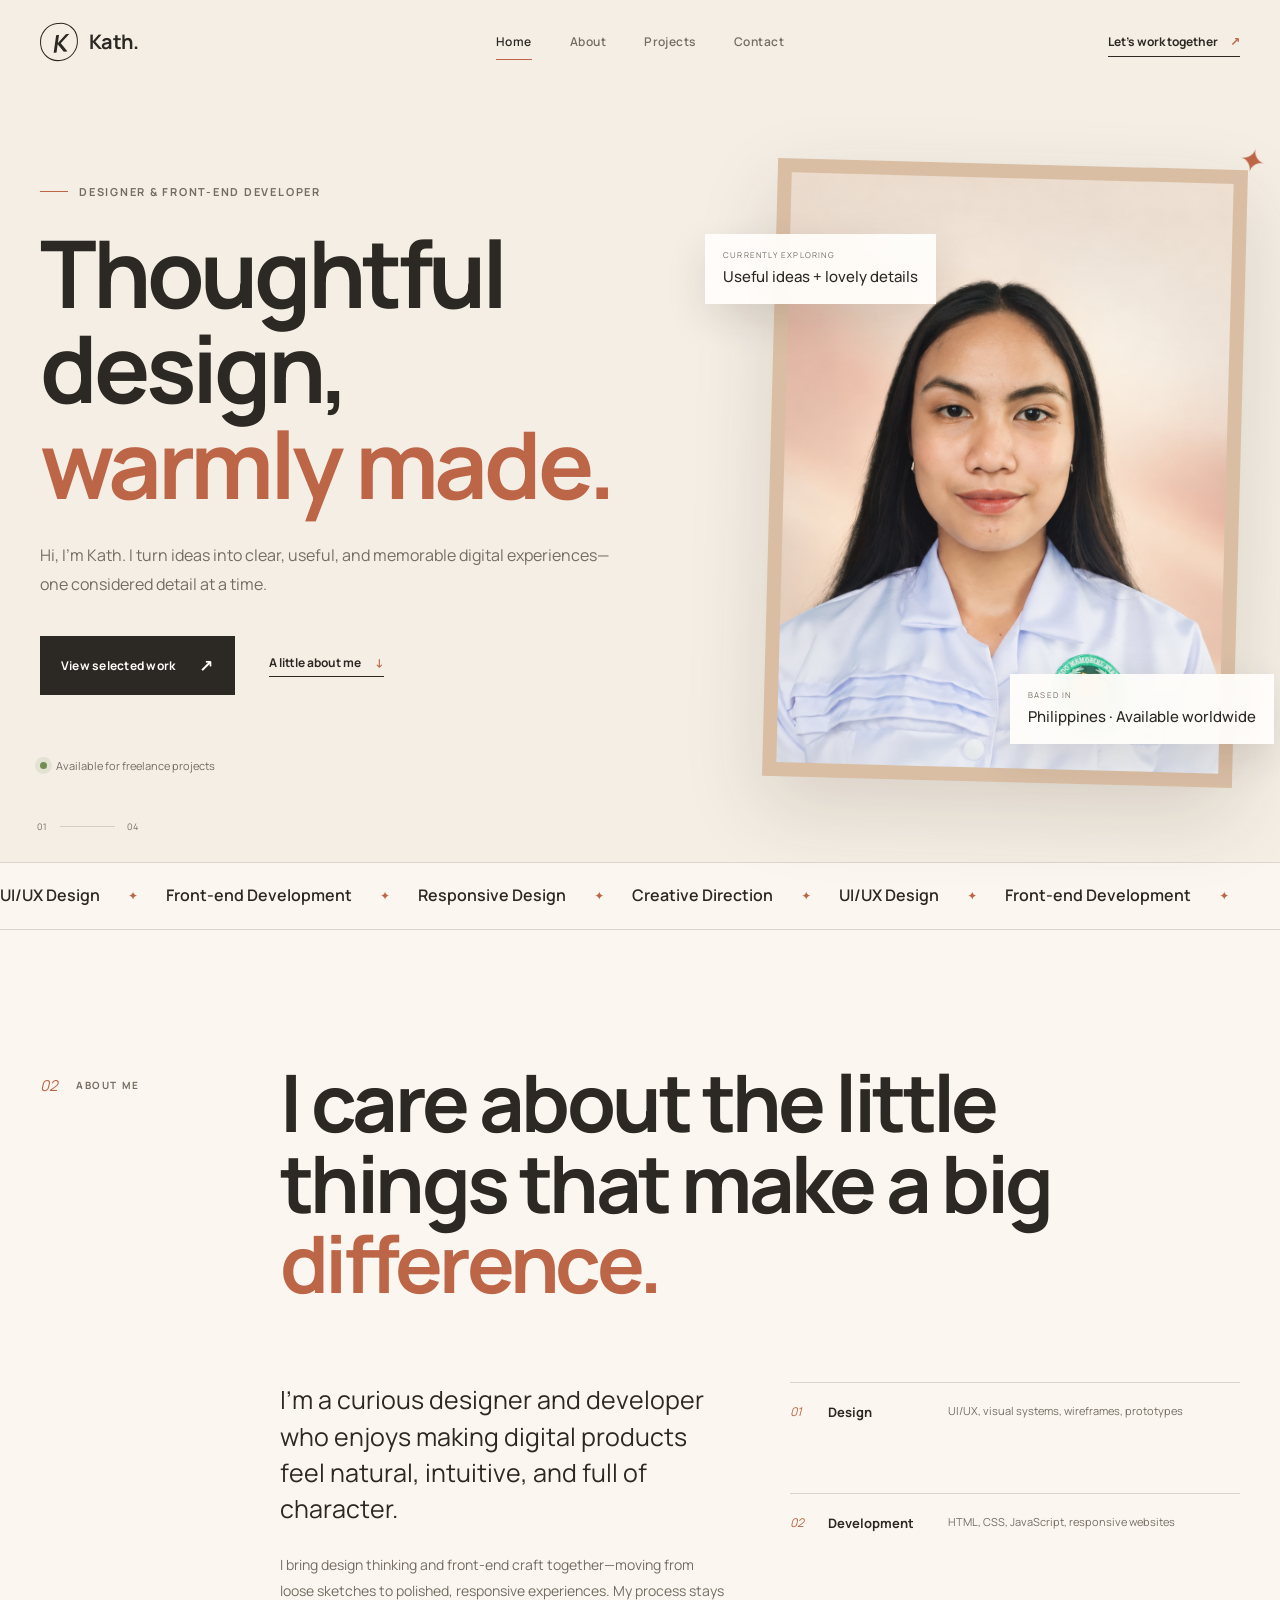
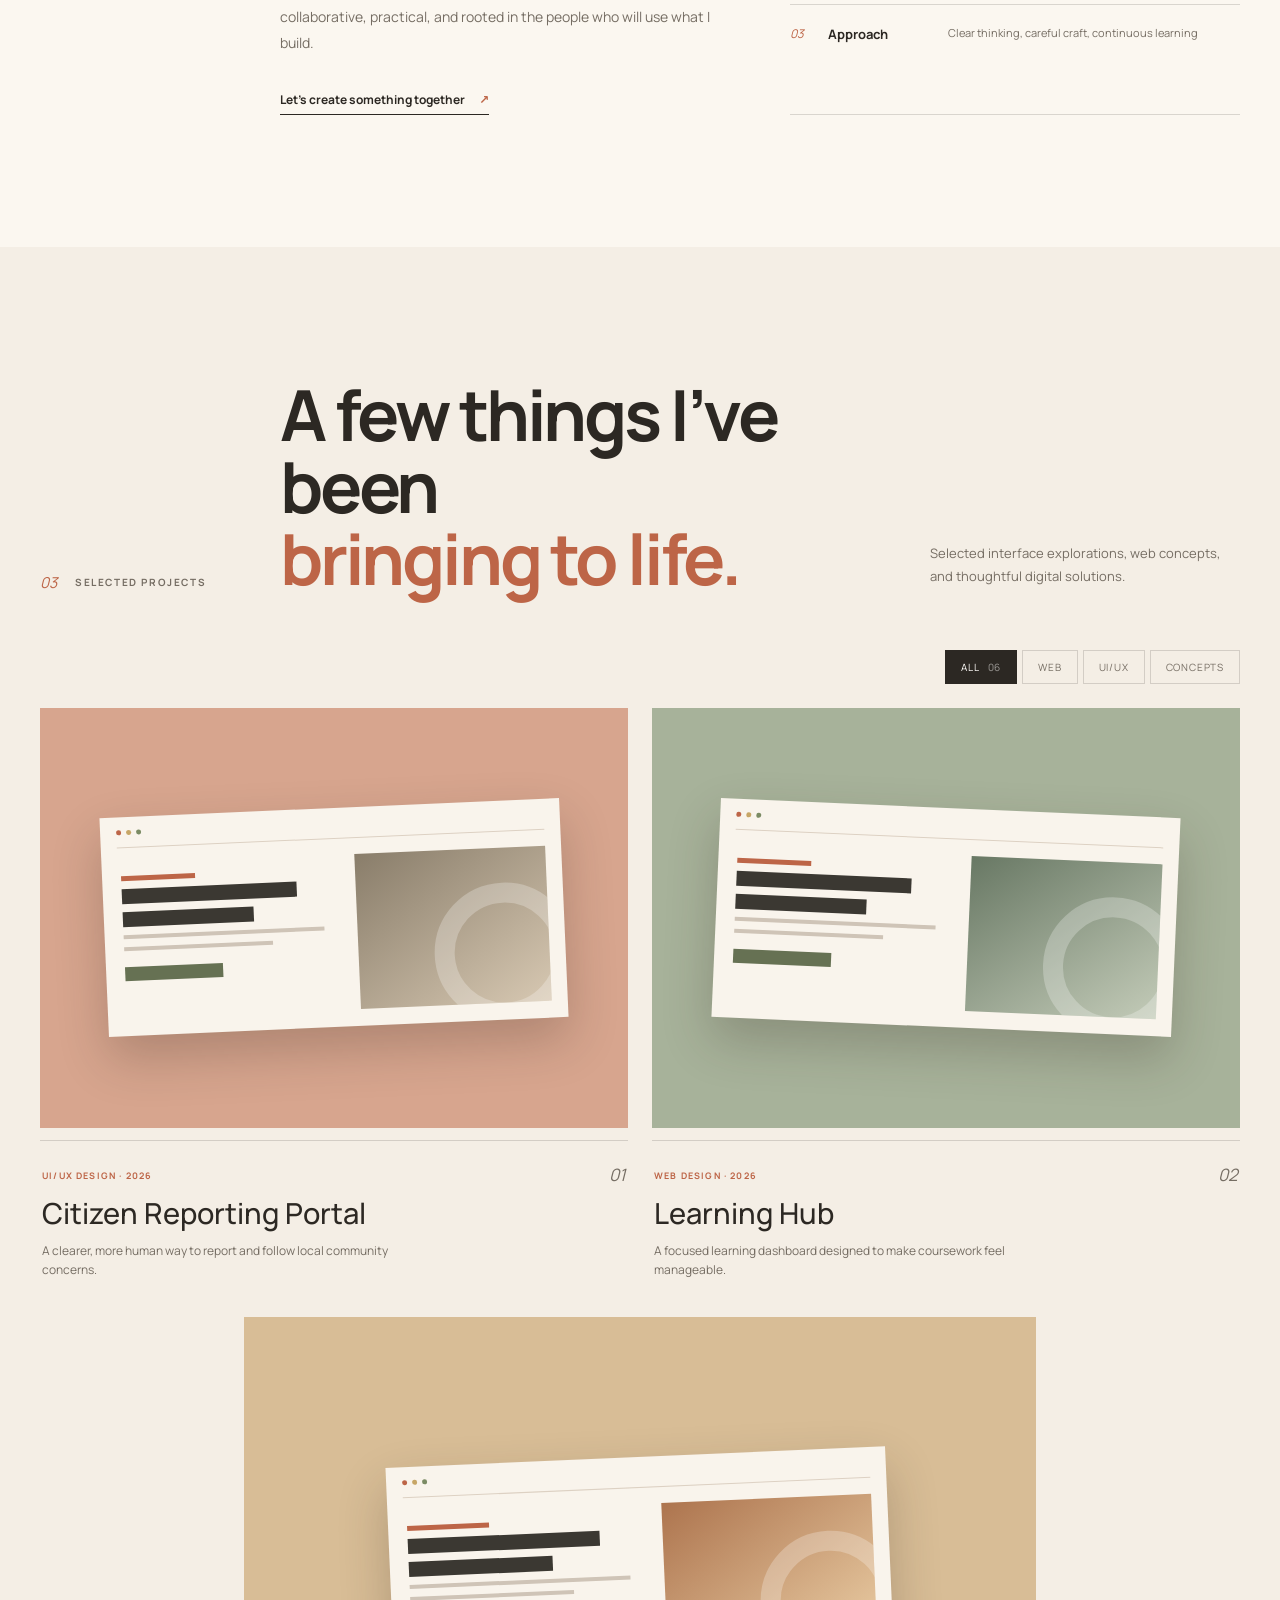
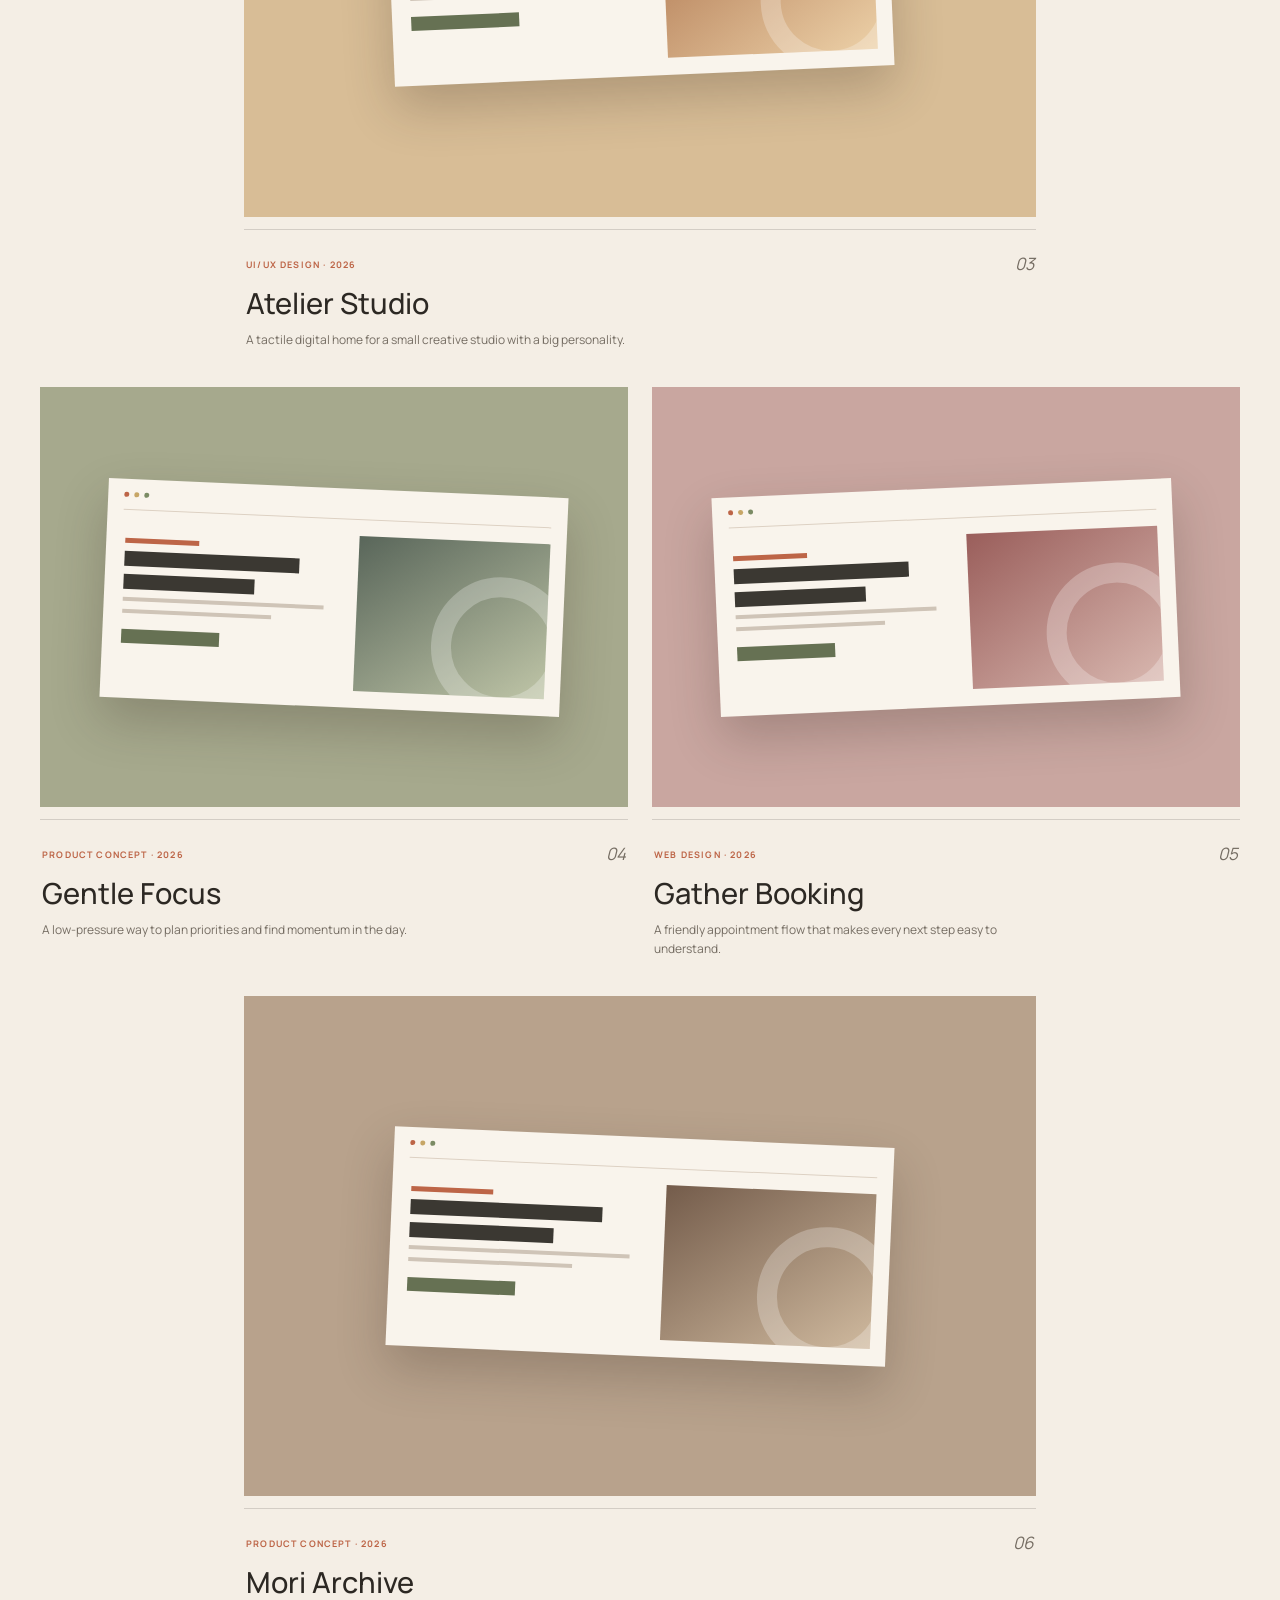
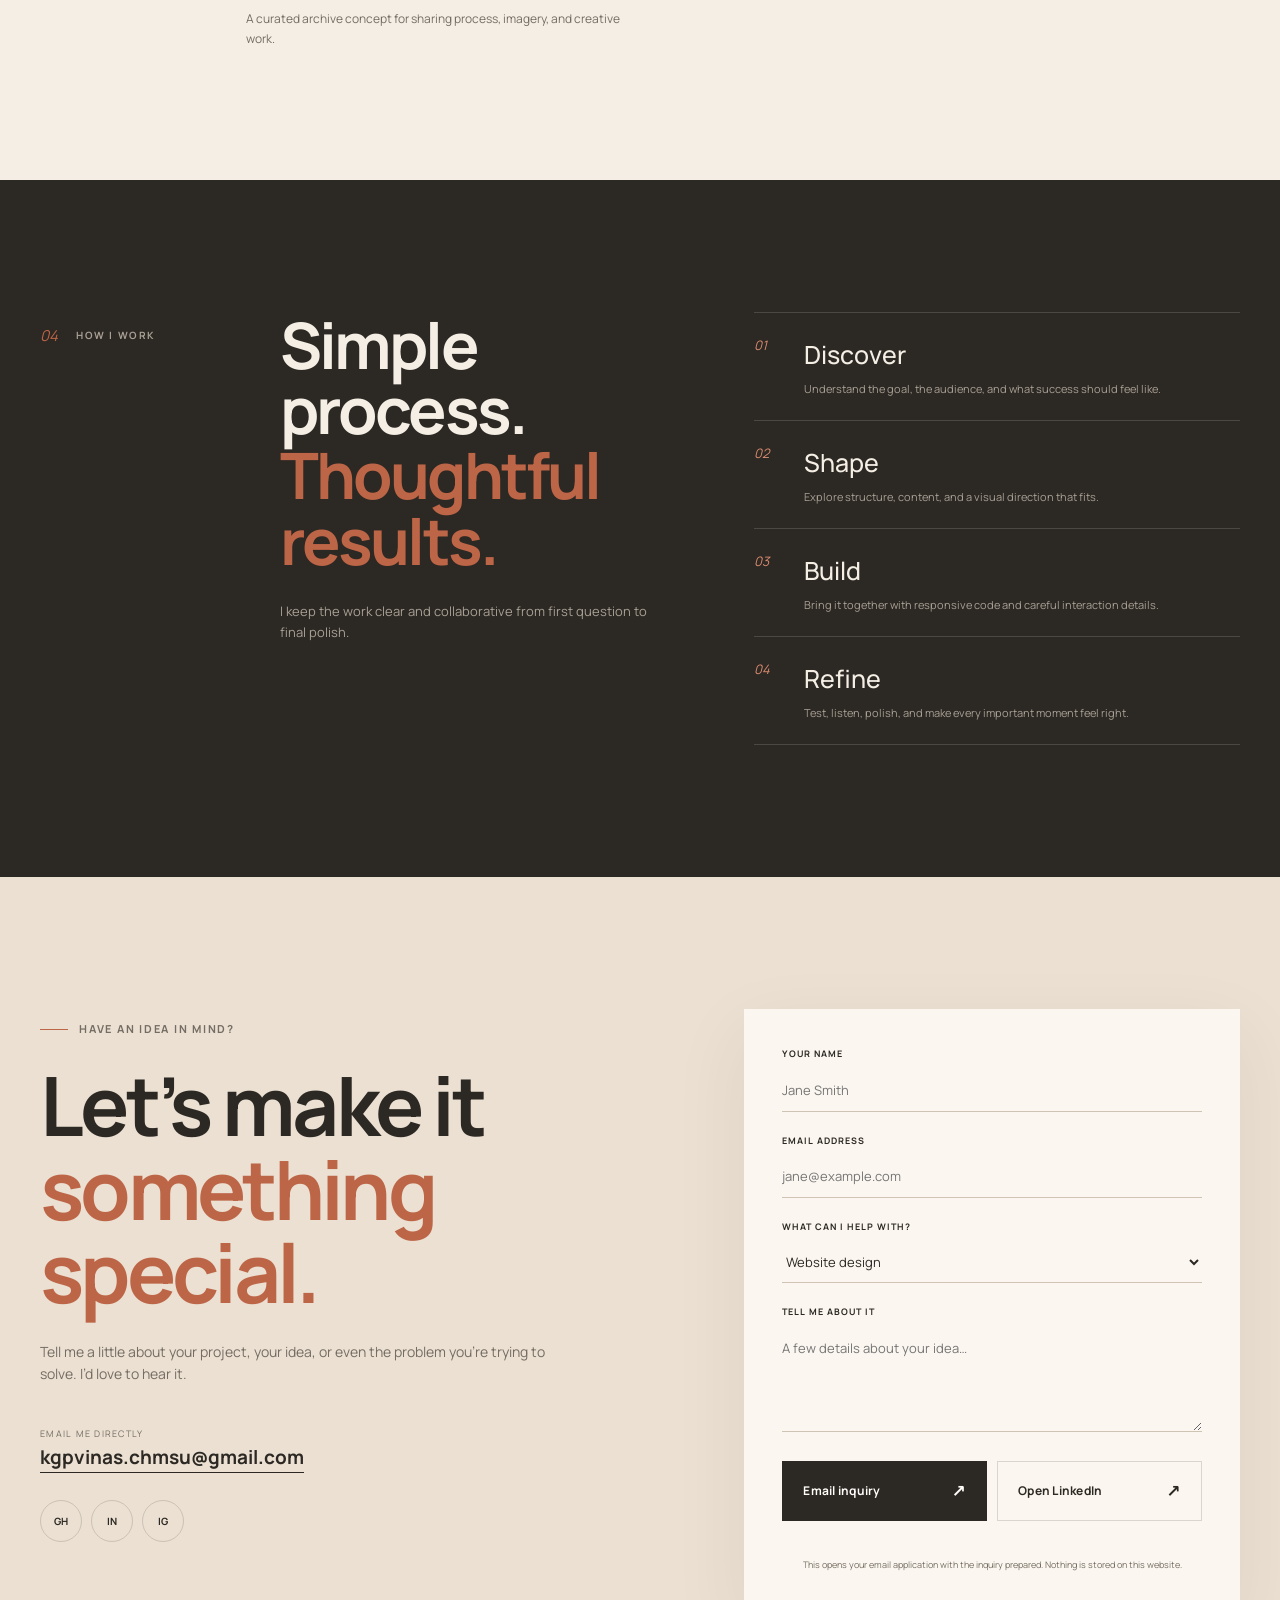
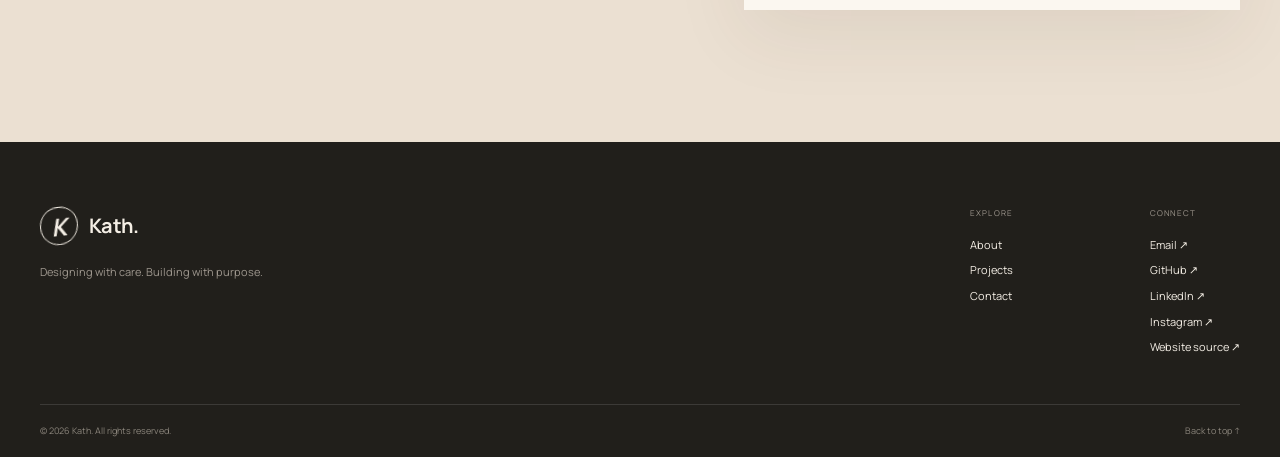
==== commit 7d2fc4dd: "Connect Instagram profile" ====
--- a/index.html
+++ b/index.html
@@ -107,7 +107,7 @@
           <div class="social-row" aria-label="Social links">
             <a data-social="github" href="https://github.com/kgpvinaschmsu-hub" target="_blank" rel="noopener noreferrer" aria-label="GitHub profile">GH</a>
             <a data-social="linkedin" href="https://www.linkedin.com/in/katrina-grace-vinas-799b68389" target="_blank" rel="noopener noreferrer" aria-label="LinkedIn">IN</a>
-            <a data-social="instagram" href="https://www.instagram.com/?hl=en" target="_blank" rel="noopener noreferrer" aria-label="Instagram">IG</a>
+            <a data-social="instagram" href="https://www.instagram.com/kath_ryyna/" target="_blank" rel="noopener noreferrer" aria-label="Instagram profile">IG</a>
           </div>
         </div>
         <form class="contact-form reveal" id="contact-form">
@@ -129,7 +129,7 @@
   <footer class="footer">
     <div class="shell footer-main">
       <div><a class="brand footer-brand" href="#home"><span class="brand-orbit">K</span><span>Kath.</span></a><p>Designing with care. Building with purpose.</p></div>
-      <div class="footer-nav"><div><small>Explore</small><a href="#about">About</a><a href="#projects">Projects</a><a href="#contact">Contact</a></div><div><small>Connect</small><a data-email-link href="mailto:kgpvinas.chmsu@gmail.com">Email ↗</a><a data-social="github" href="https://github.com/kgpvinaschmsu-hub" target="_blank" rel="noopener noreferrer">GitHub ↗</a><a data-social="linkedin" href="https://www.linkedin.com/in/katrina-grace-vinas-799b68389" target="_blank" rel="noopener noreferrer">LinkedIn ↗</a><a data-social="instagram" href="https://www.instagram.com/?hl=en" target="_blank" rel="noopener noreferrer">Instagram ↗</a><a href="https://github.com/kgpvinaschmsu-hub/kath" target="_blank" rel="noopener noreferrer">Website source ↗</a></div></div>
+      <div class="footer-nav"><div><small>Explore</small><a href="#about">About</a><a href="#projects">Projects</a><a href="#contact">Contact</a></div><div><small>Connect</small><a data-email-link href="mailto:kgpvinas.chmsu@gmail.com">Email ↗</a><a data-social="github" href="https://github.com/kgpvinaschmsu-hub" target="_blank" rel="noopener noreferrer">GitHub ↗</a><a data-social="linkedin" href="https://www.linkedin.com/in/katrina-grace-vinas-799b68389" target="_blank" rel="noopener noreferrer">LinkedIn ↗</a><a data-social="instagram" href="https://www.instagram.com/kath_ryyna/" target="_blank" rel="noopener noreferrer">Instagram ↗</a><a href="https://github.com/kgpvinaschmsu-hub/kath" target="_blank" rel="noopener noreferrer">Website source ↗</a></div></div>
     </div>
     <div class="shell footer-bottom"><span>© <span id="year"></span> Kath. All rights reserved.</span><a href="#top">Back to top ↑</a></div>
   </footer>
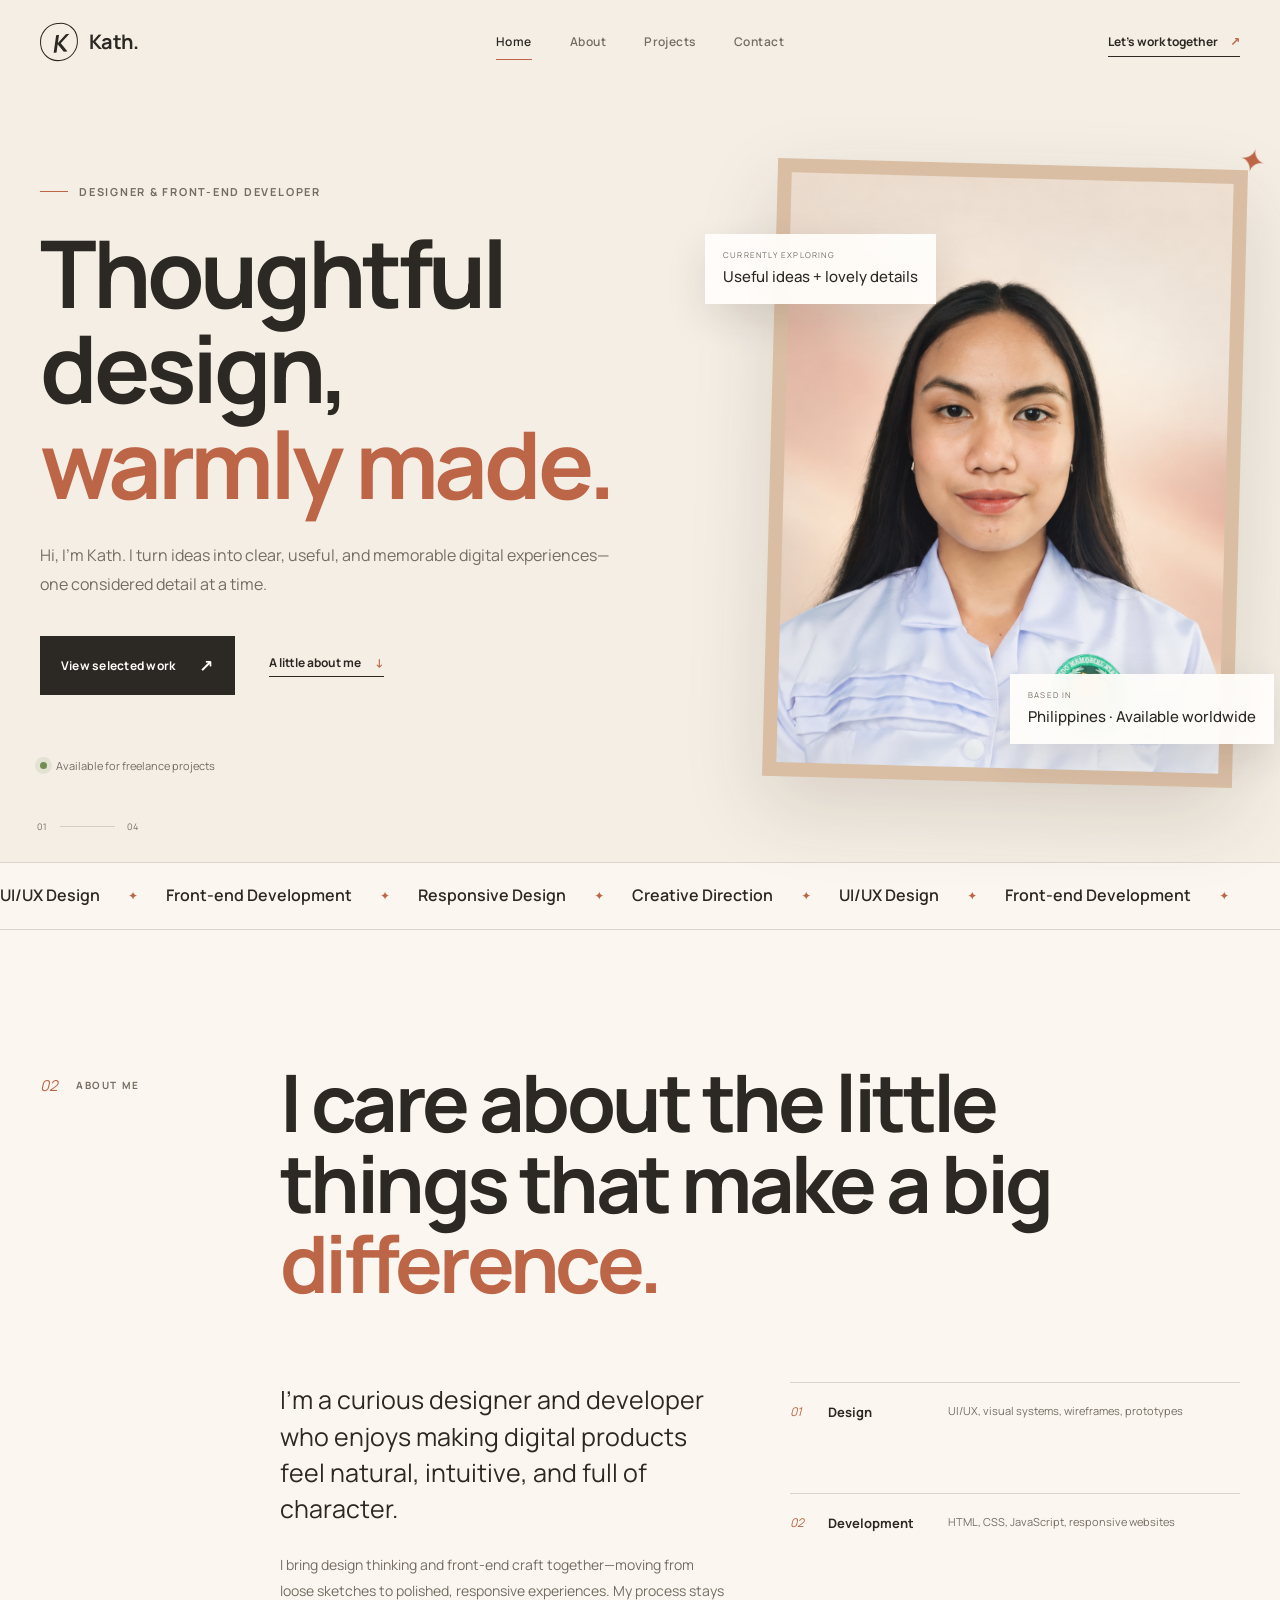
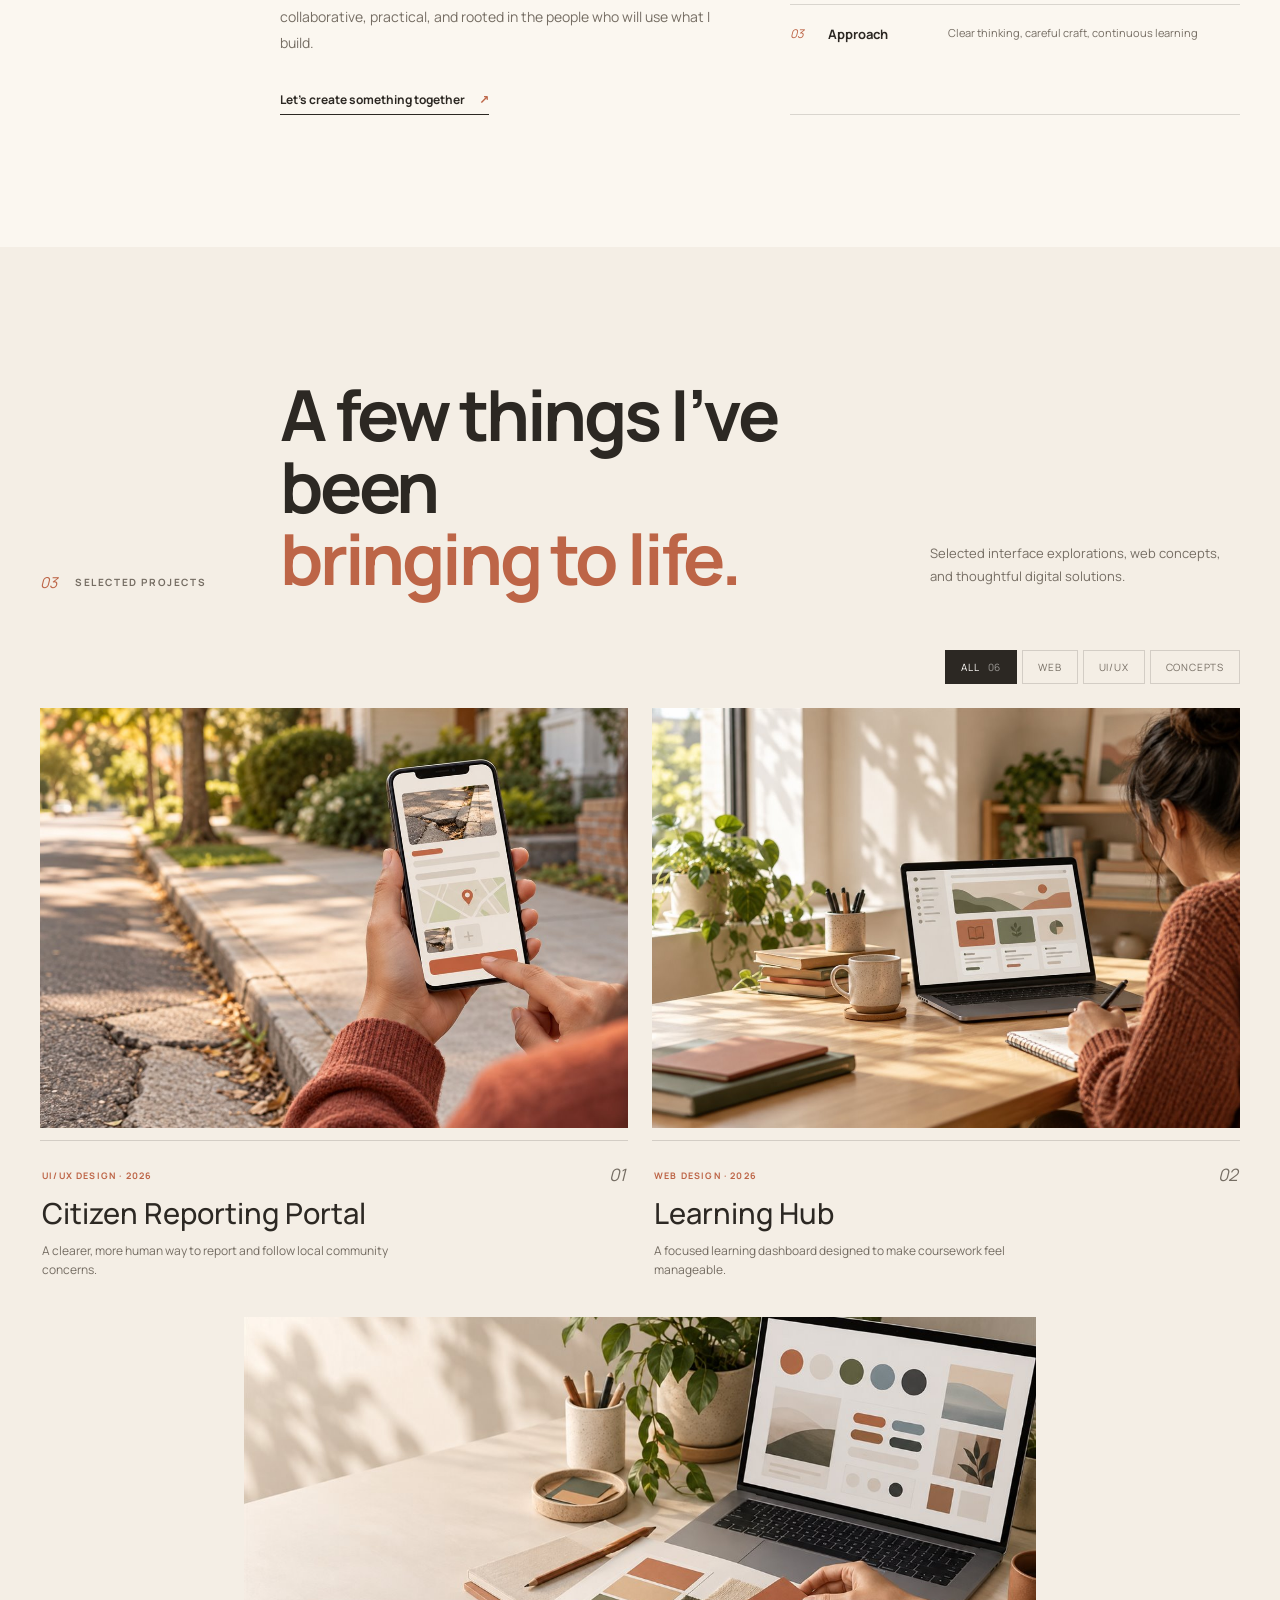
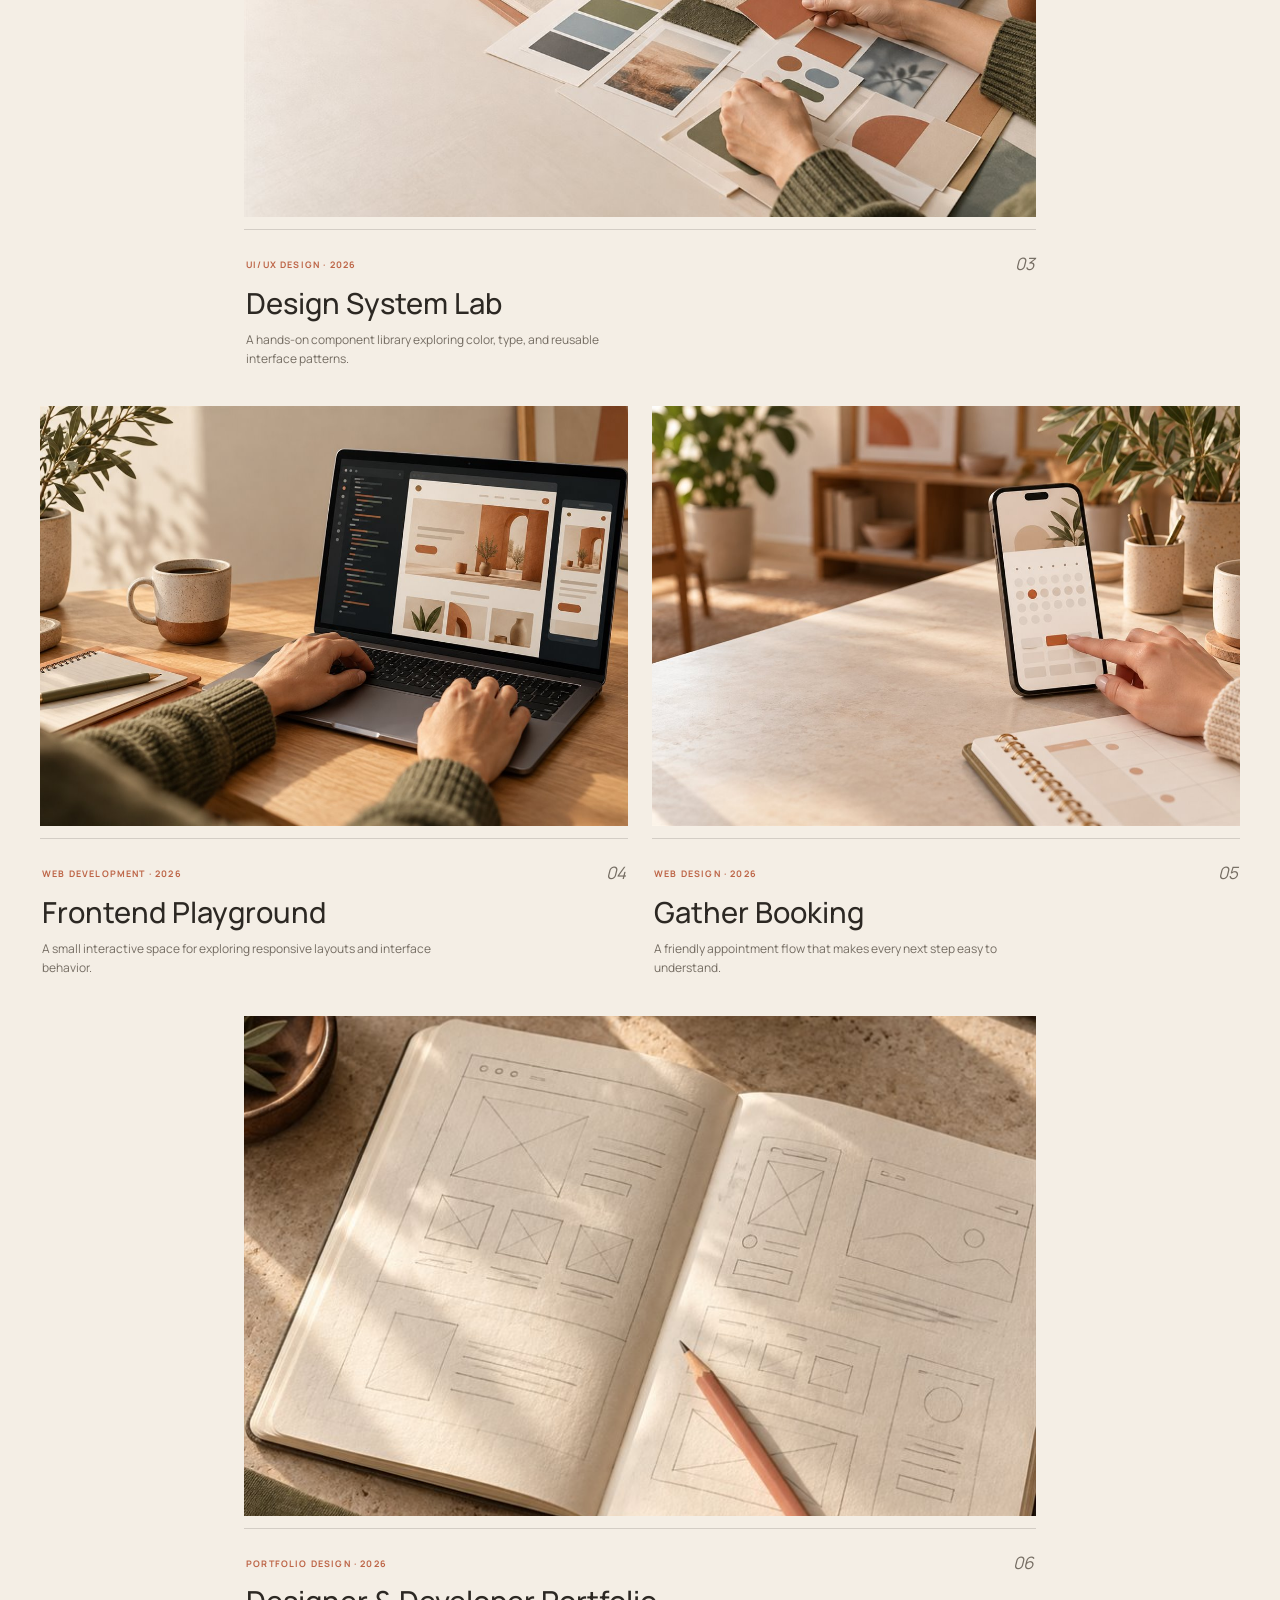
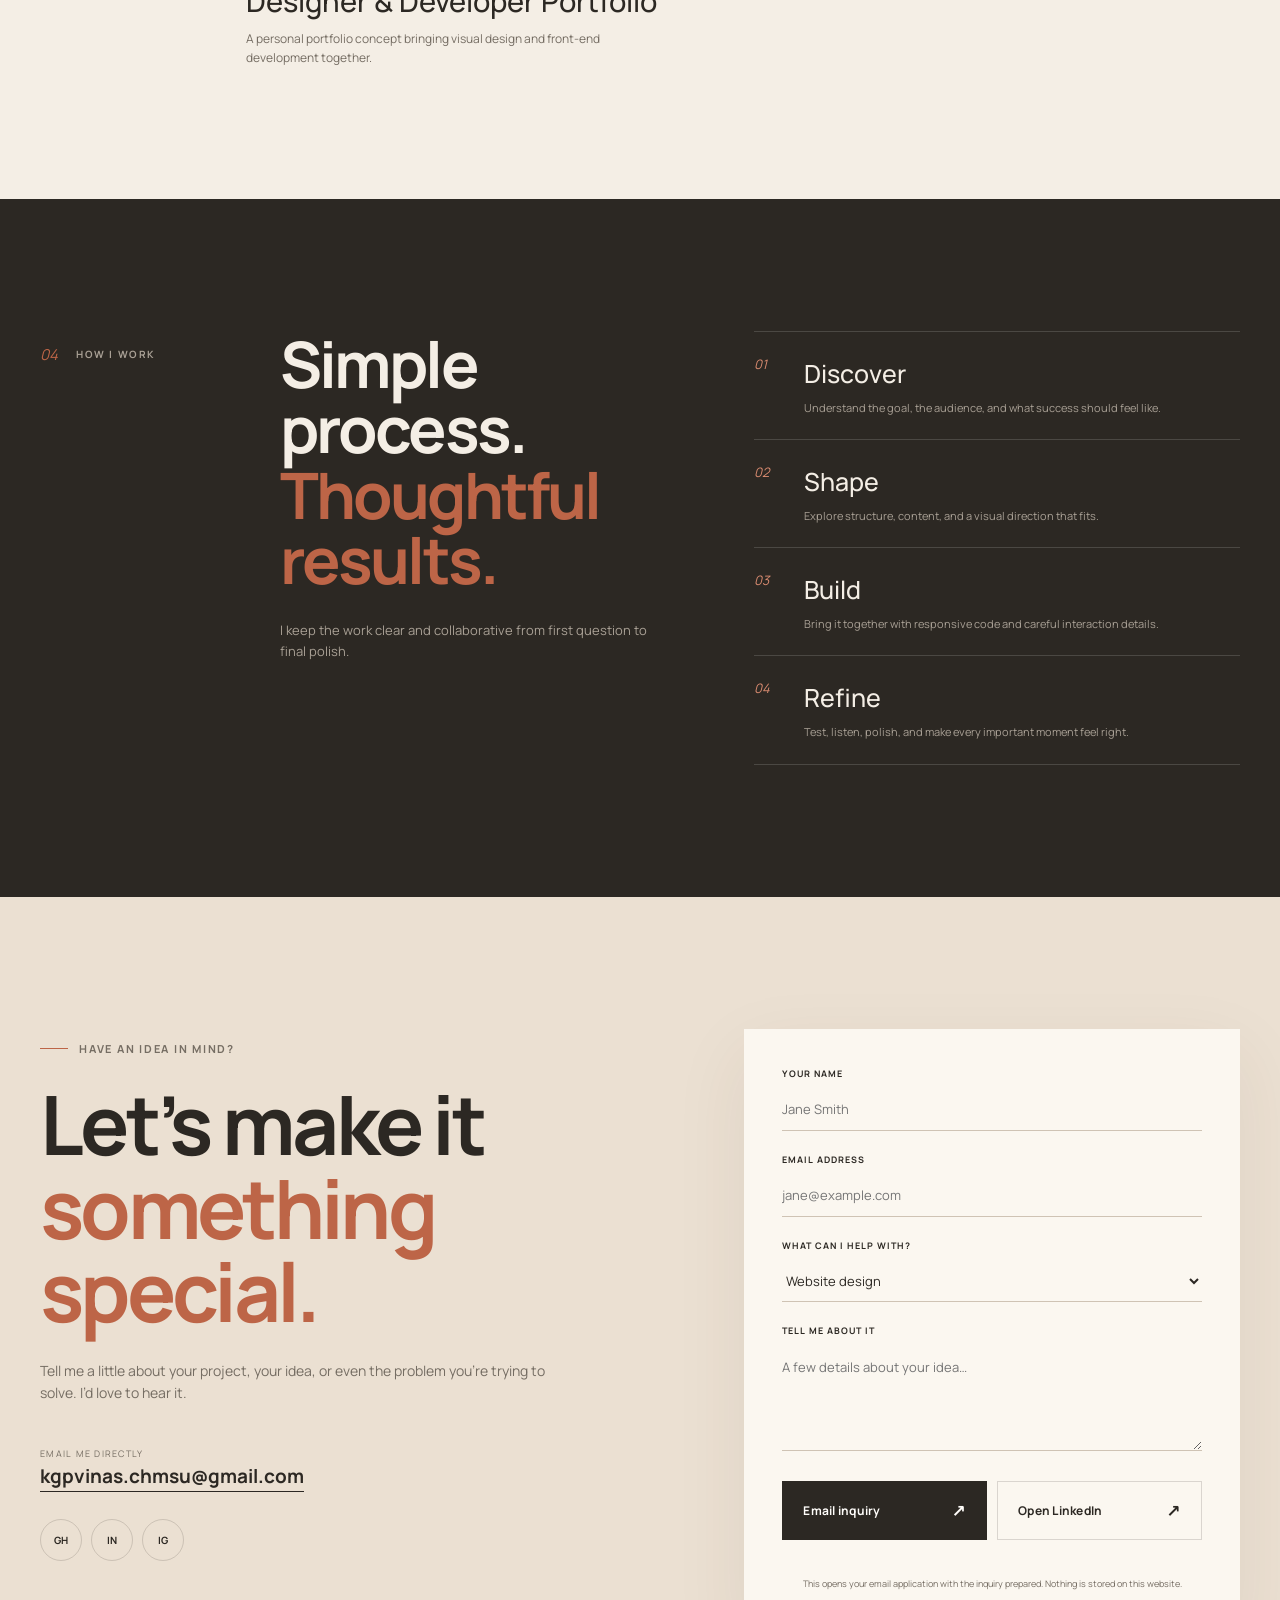
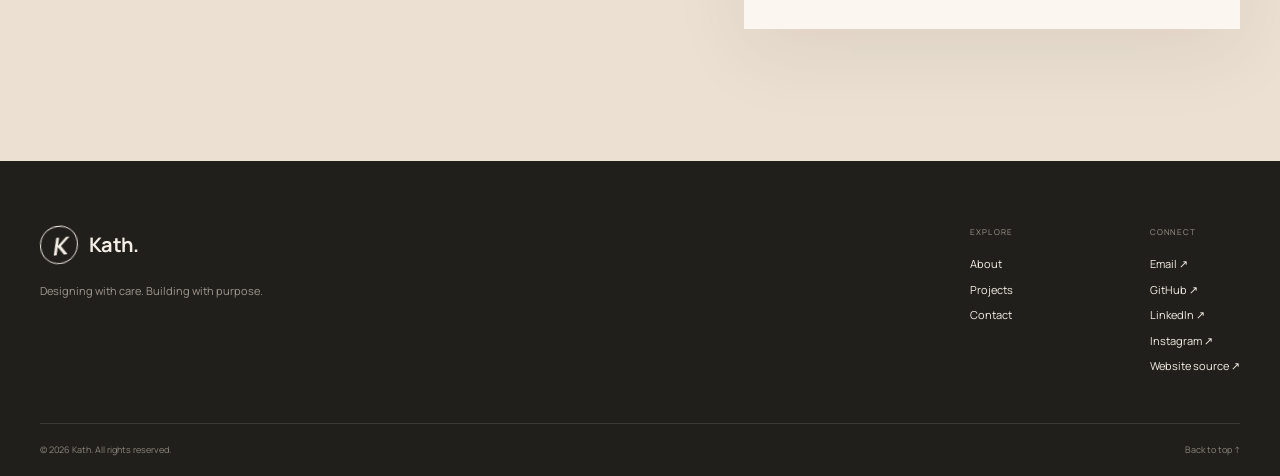
==== commit 84b8357f: "Add six generated portfolio project visuals" ====
--- a/index.html
+++ b/index.html
@@ -10,6 +10,7 @@
   <link rel="preconnect" href="https://fonts.gstatic.com" crossorigin>
   <link href="https://fonts.googleapis.com/css2?family=Manrope:wght@400;500;600;700;800&display=swap" rel="stylesheet">
   <link rel="stylesheet" href="styles.css">
+  <link rel="stylesheet" href="project-images.css">
 </head>
 <body>
   <a class="skip-link" href="#main-content">Skip to content</a>
--- a/styles.css
+++ b/styles.css
@@ -11,9 +11,9 @@
 .process{background:var(--ink);color:var(--paper)}.process-grid{display:grid;grid-template-columns:180px .85fr 1fr;gap:60px}.section-label.light p{color:#a9a095}.process-copy h2{font-size:clamp(50px,5vw,72px);margin:0 0 28px}.process-copy p{color:#a9a095;font-size:13px;max-width:370px}.process-list{list-style:none;margin:0;padding:0;border-top:1px solid rgba(255,255,255,.15)}.process-list li{display:grid;grid-template-columns:50px 1fr;padding:22px 0;border-bottom:1px solid rgba(255,255,255,.15)}.process-list>li>span{font-family:var(--display);font-style:italic;color:#d98b70;font-size:13px}.process-list h3{margin:0 0 5px;font-family:var(--display);font-size:25px;font-weight:500}.process-list p{margin:0;color:#a9a095;font-size:11px;line-height:1.65}
 .contact{background:var(--paper-2)}.contact-grid{display:grid;grid-template-columns:1fr .86fr;gap:10vw}.contact h2{font-size:clamp(56px,6.4vw,88px);margin:26px 0}.contact-copy>p:not(.eyebrow){font-size:14px;color:var(--muted);max-width:510px}.contact-meta{display:flex;flex-direction:column;margin-top:42px}.contact-meta small{font-size:9px;text-transform:uppercase;letter-spacing:.14em;color:var(--muted)}.contact-meta a{font-family:var(--font);font-size:19px;font-weight:700;border-bottom:1px solid var(--ink);width:max-content;max-width:100%}.social-row{display:flex;gap:9px;margin-top:27px}.social-row a{width:42px;height:42px;border:1px solid var(--line);border-radius:50%;display:grid;place-items:center;font-size:10px;font-weight:700}.social-row a:hover{background:var(--terracotta);color:white;border-color:var(--terracotta)}.contact-form{background:var(--cream);padding:38px;box-shadow:0 25px 70px rgba(73,50,32,.08)}.field-row{margin-bottom:22px}.field-row label{display:block;text-transform:uppercase;font-size:9px;letter-spacing:.11em;font-weight:700;margin-bottom:8px}.field-row input,.field-row textarea,.field-row select{width:100%;border:0;border-bottom:1px solid #cfc3b4;background:transparent;color:var(--ink);padding:10px 0;border-radius:0;outline:none;font-size:13px;resize:vertical}.field-row input:focus,.field-row textarea:focus,.field-row select:focus{border-color:var(--terracotta)}.contact-actions{display:grid;grid-template-columns:1fr 1fr;gap:10px;margin-top:5px}.contact-actions .button{width:100%;margin:0}.form-status{min-height:20px;color:var(--olive);font-size:11px;font-weight:700;text-align:center;margin:13px 0 0}.form-note{font-size:9px!important;text-align:center;margin:4px 0 0;color:var(--muted)}
 .footer{background:#211f1b;color:var(--paper)}.footer-main{padding:65px 0 48px;display:flex;justify-content:space-between}.footer-brand .brand-orbit{border-color:var(--paper)}.footer-main>div>p{color:#9e978e;font-size:11px;margin:18px 0}.footer-nav{display:flex;gap:100px}.footer-nav>div{display:flex;flex-direction:column;gap:8px;min-width:80px}.footer-nav small{font-size:8px;text-transform:uppercase;letter-spacing:.15em;color:#9e978e;margin-bottom:8px}.footer-nav a{font-size:11px}.footer-bottom{border-top:1px solid rgba(255,255,255,.12);padding:19px 0;display:flex;justify-content:space-between;color:#8b857c;font-size:9px}
-.project-overlay{position:fixed;inset:0;z-index:50;visibility:hidden;opacity:0;transition:opacity .3s,visibility .3s}.project-overlay.open{visibility:visible;opacity:1}.overlay-scrim{position:absolute;inset:0;background:rgba(33,28,23,.72);backdrop-filter:blur(5px)}.project-panel{position:absolute;right:0;top:0;bottom:0;width:min(680px,100%);overflow-y:auto;background:var(--cream);padding:70px clamp(28px,6vw,75px);transform:translateX(100%);transition:transform .35s}.project-overlay.open .project-panel{transform:none}.close-project{position:absolute;right:26px;top:24px;border:1px solid var(--line);background:transparent;width:39px;height:39px;border-radius:50%;font-size:22px}.detail-kicker{font-size:9px;text-transform:uppercase;letter-spacing:.15em;color:var(--terracotta);font-weight:700}.project-panel h2{font-family:var(--display);font-weight:500;font-size:50px;line-height:1;margin:18px 0}.project-panel p{color:var(--muted);font-size:13px;line-height:1.75}.detail-visual{height:300px;margin:33px 0;background:var(--sand);display:grid;place-items:center;padding:30px}.detail-visual .mock-browser{max-width:400px}.project-panel h4{font-family:var(--display);font-size:23px;font-weight:500;margin:29px 0 8px}.project-panel ul{padding-left:18px;color:var(--muted);font-size:13px}.project-panel li{margin:8px 0}
+.project-overlay{position:fixed;inset:0;z-index:50;visibility:hidden;opacity:0;transition:opacity .3s,visibility .3s}.project-overlay.open{visibility:visible;opacity:1}.overlay-scrim{position:absolute;inset:0;background:rgba(33,28,23,.72);backdrop-filter:blur(5px)}.project-panel{position:absolute;right:0;top:0;bottom:0;width:min(680px,100%);overflow-y:auto;background:var(--cream);padding:70px clamp(28px,6vw,75px);transform:translateX(100%);transition:transform .35s}.project-overlay.open .project-panel{transform:none}.close-project{position:absolute;right:26px;top:24px;border:1px solid var(--line);background:transparent;width:39px;height:39px;border-radius:50%;font-size:22px}.detail-kicker{font-size:9px;text-transform:uppercase;letter-spacing:.15em;color:var(--terracotta);font-weight:700}.project-panel h2{font-family:var(--display);font-weight:700;font-size:50px;line-height:1;margin:18px 0}.project-panel p{color:var(--muted);font-size:13px;line-height:1.75}.detail-visual{height:300px;margin:33px 0;background:var(--sand);display:grid;place-items:center;padding:30px}.detail-visual .mock-browser{max-width:400px}.project-panel h4{font-family:var(--display);font-size:23px;font-weight:700;margin:29px 0 8px}.project-panel ul{padding-left:18px;color:var(--muted);font-size:13px}.project-panel li{margin:8px 0}.detail-actions{display:grid;grid-template-columns:1fr 1fr;gap:10px;margin-top:28px}.detail-actions .button{width:100%;padding-inline:16px}.detail-contact{display:inline-block;margin-top:18px;font-size:12px;font-weight:700;border-bottom:1px solid var(--ink)}
 .reveal{opacity:1;transform:none}.reveal.visible{animation:rise-in .65s ease both}@keyframes rise-in{from{opacity:0;transform:translateY(20px)}to{opacity:1;transform:none}}
 @media(max-width:980px){.nav{grid-template-columns:1fr auto}.nav-links{display:none}.nav-cta{display:none}.menu-toggle{display:block}.menu-toggle span{display:block;width:23px;height:1px;background:var(--ink);margin:6px}.nav-links.show{display:flex;position:absolute;top:84px;left:0;right:0;padding:28px 32px;background:var(--cream);border-bottom:1px solid var(--line);flex-direction:column;align-items:flex-start}.hero{grid-template-columns:1fr;gap:70px;padding-top:150px}.hero-copy{max-width:760px}.hero-media{justify-self:center;width:min(80%,520px)}.projects-heading{grid-template-columns:150px 1fr}.projects-heading>p{grid-column:2}.about-grid{grid-template-columns:130px 1fr}.about-heading{grid-column:2}.about-body{grid-column:2}.capabilities{grid-column:2}.process-grid{grid-template-columns:130px 1fr}.process-list{grid-column:2}.contact-grid{gap:50px}.project-grid{gap:50px 22px}.project-card,.project-card:nth-child(3n){grid-column:span 6}.project-card:nth-child(3n) .project-visual{height:420px}}
-@media(max-width:700px){.shell{width:min(100% - 36px,1200px)}.section{padding:90px 0}.site-header{position:absolute}.nav{height:72px}.nav-links.show{top:72px}.hero{padding-top:115px;min-height:0;gap:55px}.hero h1{font-size:clamp(55px,16vw,78px)}.hero-intro{font-size:14px}.hero-actions{align-items:flex-start;flex-direction:column;gap:22px}.hero-note{margin-top:40px}.hero-media{width:92%}.image-frame img{height:450px}.card-top{left:-20px;top:45px}.card-bottom{right:-20px}.floating-card{min-width:160px;padding:11px 13px}.about-grid,.process-grid{grid-template-columns:1fr;gap:40px}.section-label,.about-heading,.about-body,.capabilities,.process-list{grid-column:1}.about h2,.projects h2,.process h2,.contact h2{font-size:clamp(45px,13vw,65px)}.capabilities>div{grid-template-columns:30px 100px 1fr}.projects-heading{display:block}.projects-heading h2{margin:25px 0}.filters{justify-content:flex-start;overflow-x:auto}.project-grid{display:block}.project-card,.project-card:nth-child(3n){margin-bottom:60px}.project-visual,.project-card:nth-child(3n) .project-visual{height:340px;padding:28px}.mock-image{min-height:130px}.process-copy{grid-column:1}.contact-grid{grid-template-columns:1fr}.contact-form{padding:26px 22px}.contact-actions{grid-template-columns:1fr}.footer-main{flex-direction:column;gap:38px}.footer-nav{gap:70px}.footer-bottom{gap:12px;flex-direction:column}.project-panel h2{font-size:42px}}
+@media(max-width:700px){.shell{width:min(100% - 36px,1200px)}.section{padding:90px 0}.site-header{position:absolute}.nav{height:72px}.nav-links.show{top:72px}.hero{padding-top:115px;min-height:0;gap:55px}.hero h1{font-size:clamp(55px,16vw,78px)}.hero-intro{font-size:14px}.hero-actions{align-items:flex-start;flex-direction:column;gap:22px}.hero-note{margin-top:40px}.hero-media{width:92%}.image-frame img{height:450px}.card-top{left:-20px;top:45px}.card-bottom{right:-20px}.floating-card{min-width:160px;padding:11px 13px}.about-grid,.process-grid{grid-template-columns:1fr;gap:40px}.section-label,.about-heading,.about-body,.capabilities,.process-list{grid-column:1}.about h2,.projects h2,.process h2,.contact h2{font-size:clamp(45px,13vw,65px)}.capabilities>div{grid-template-columns:30px 100px 1fr}.projects-heading{display:block}.projects-heading h2{margin:25px 0}.filters{justify-content:flex-start;overflow-x:auto}.project-grid{display:block}.project-card,.project-card:nth-child(3n){margin-bottom:60px}.project-visual,.project-card:nth-child(3n) .project-visual{height:340px;padding:28px}.mock-image{min-height:130px}.process-copy{grid-column:1}.contact-grid{grid-template-columns:1fr}.contact-form{padding:26px 22px}.contact-actions,.detail-actions{grid-template-columns:1fr}.footer-main{flex-direction:column;gap:38px}.footer-nav{gap:70px}.footer-bottom{gap:12px;flex-direction:column}.project-panel h2{font-size:42px}}
 @media(max-width:420px){.image-frame img{height:390px}.floating-card strong{font-size:12px}.project-visual{height:285px}.mock-canvas{gap:7px}.mock-image{min-height:105px}.project-info h3{font-size:25px}.capabilities>div{grid-template-columns:30px 1fr}.capabilities p{grid-column:2;margin-top:7px}.card-bottom{bottom:15px}.marquee-track span{font-size:17px}}
 @media(prefers-reduced-motion:reduce){html{scroll-behavior:auto}*,*:before,*:after{animation-duration:.01ms!important;animation-iteration-count:1!important;transition-duration:.01ms!important}.reveal{opacity:1;transform:none}}
--- a/project-images.css
+++ b/project-images.css
@@ -0,0 +1,38 @@
+.project-visual .project-cover {
+  position: absolute;
+  inset: 0;
+  width: 100%;
+  height: 100%;
+  object-fit: cover;
+  transition: transform .55s ease;
+}
+
+.project-card:hover .project-cover {
+  transform: scale(1.035);
+}
+
+.project-visual:after {
+  z-index: 1;
+}
+
+.project-open {
+  z-index: 2;
+}
+
+.detail-visual {
+  padding: 0;
+  overflow: hidden;
+}
+
+.detail-cover {
+  display: block;
+  width: 100%;
+  height: 100%;
+  object-fit: cover;
+}
+
+@media (prefers-reduced-motion: reduce) {
+  .project-visual .project-cover {
+    transition: none;
+  }
+}
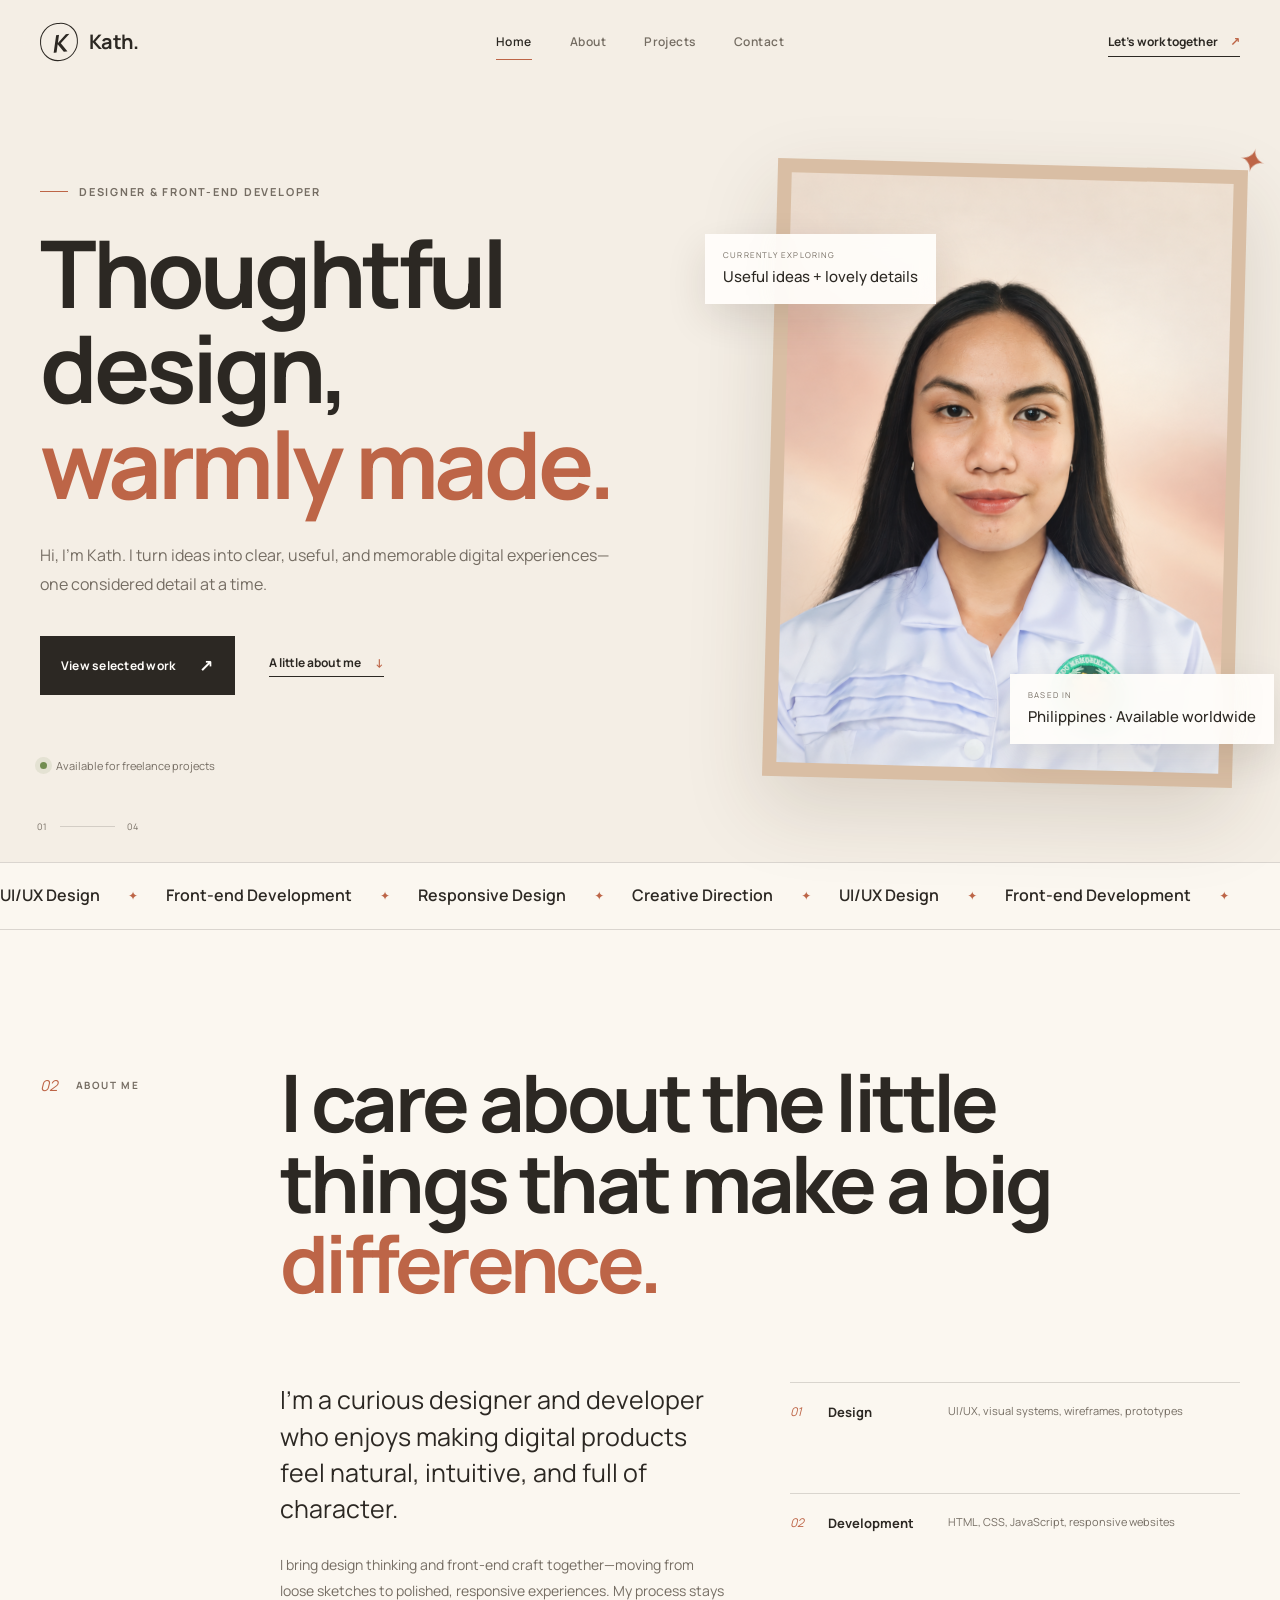
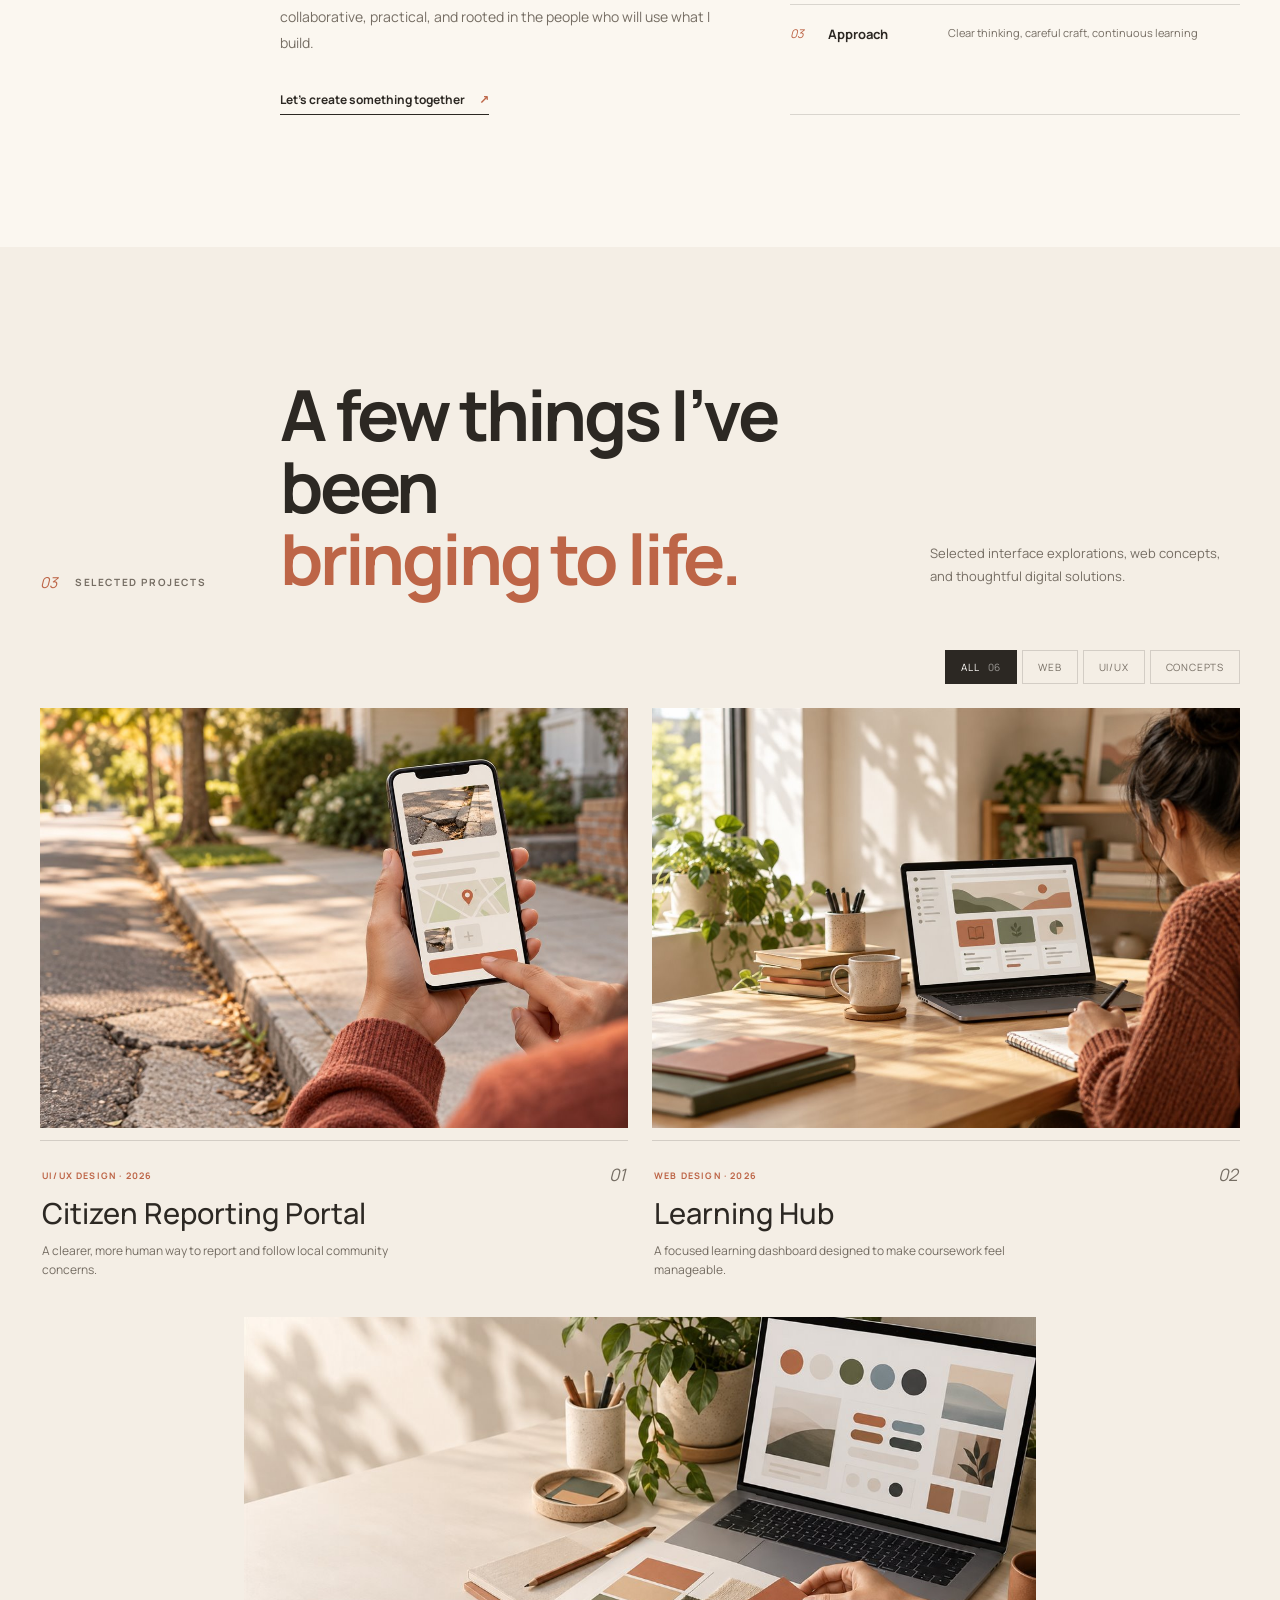
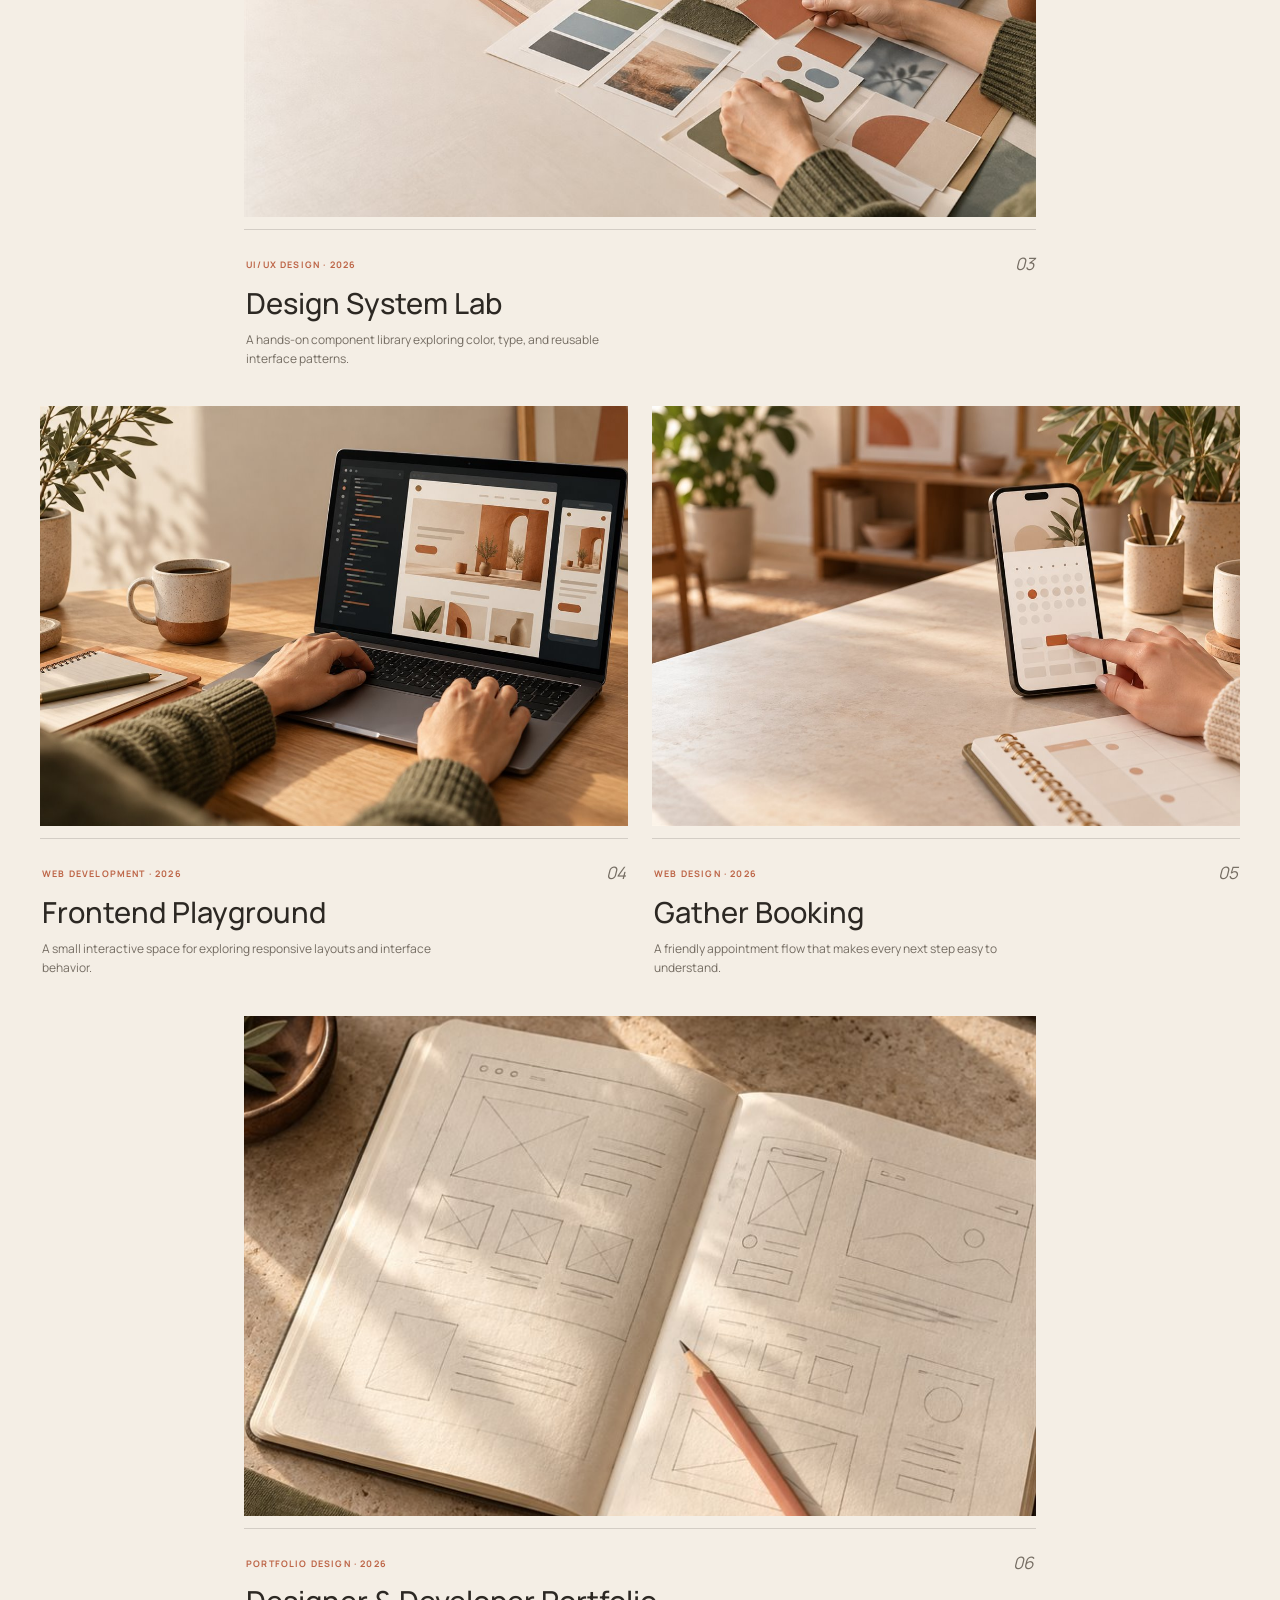
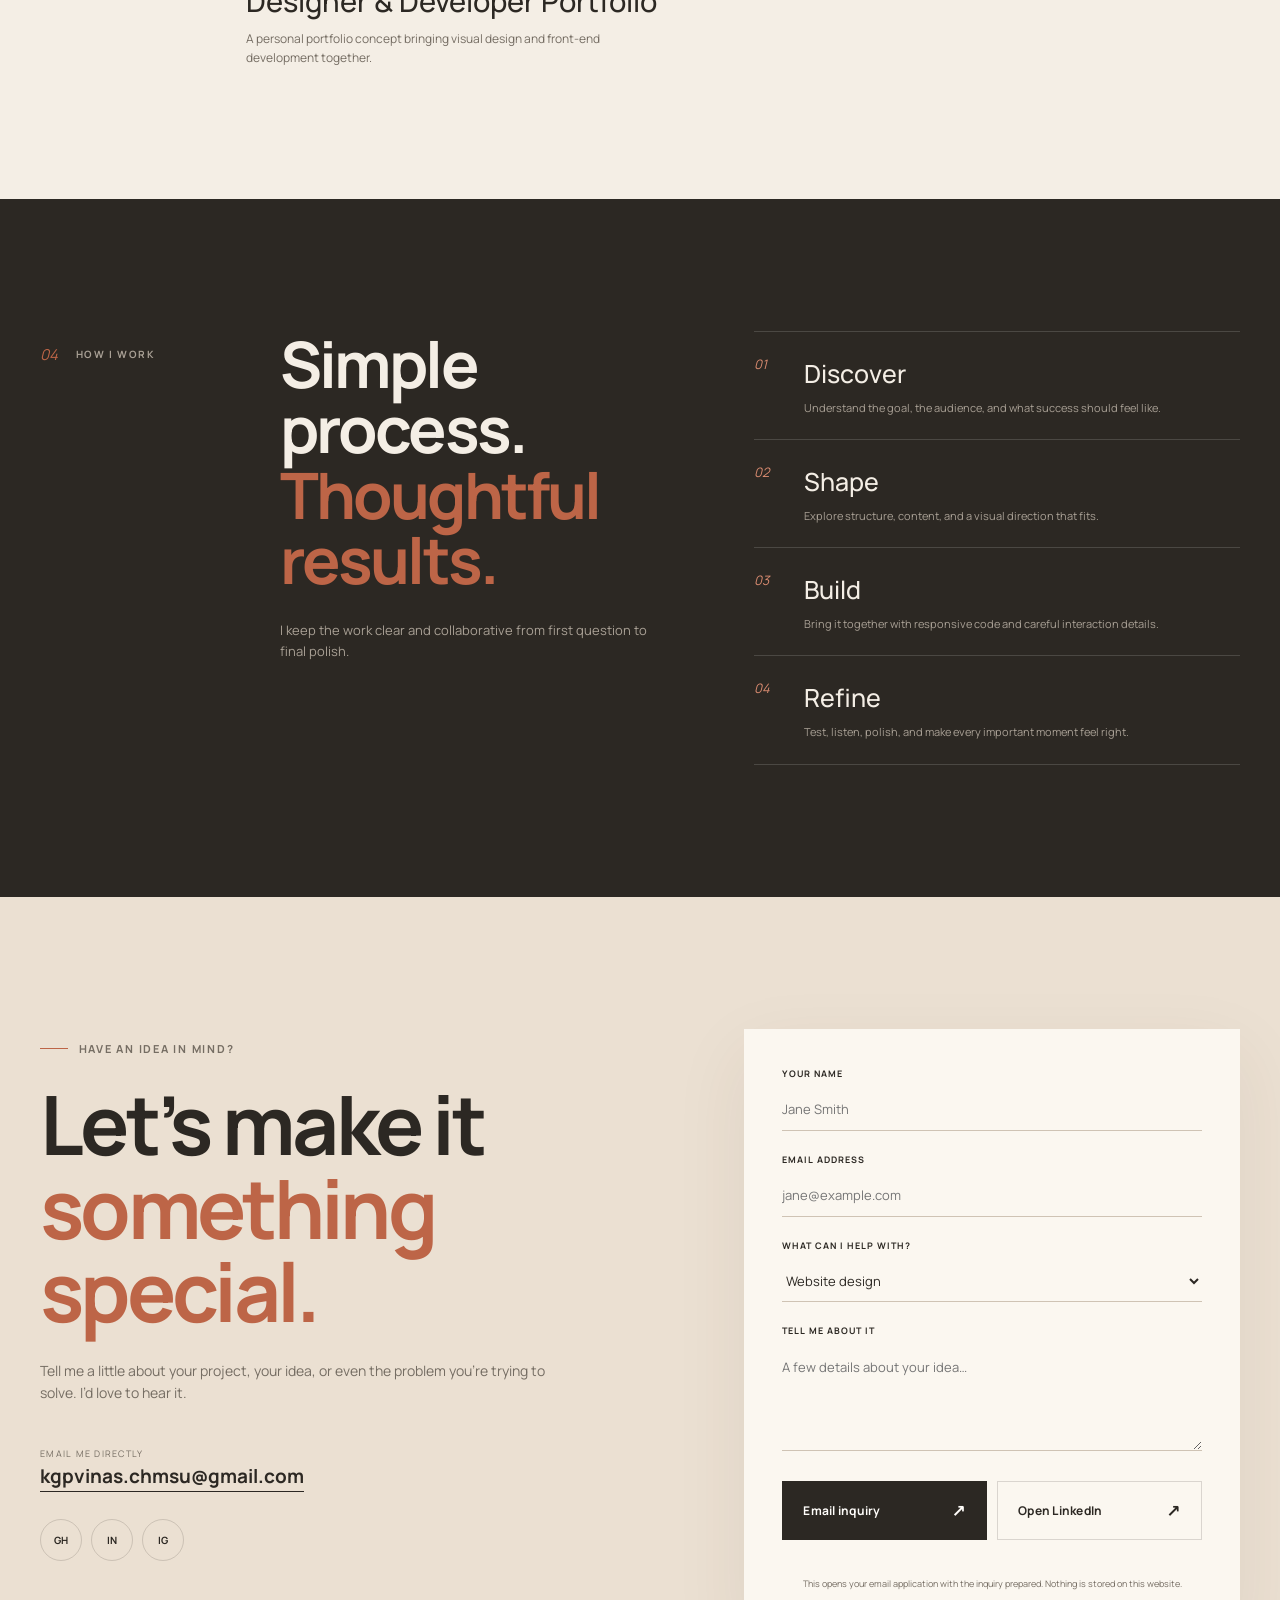
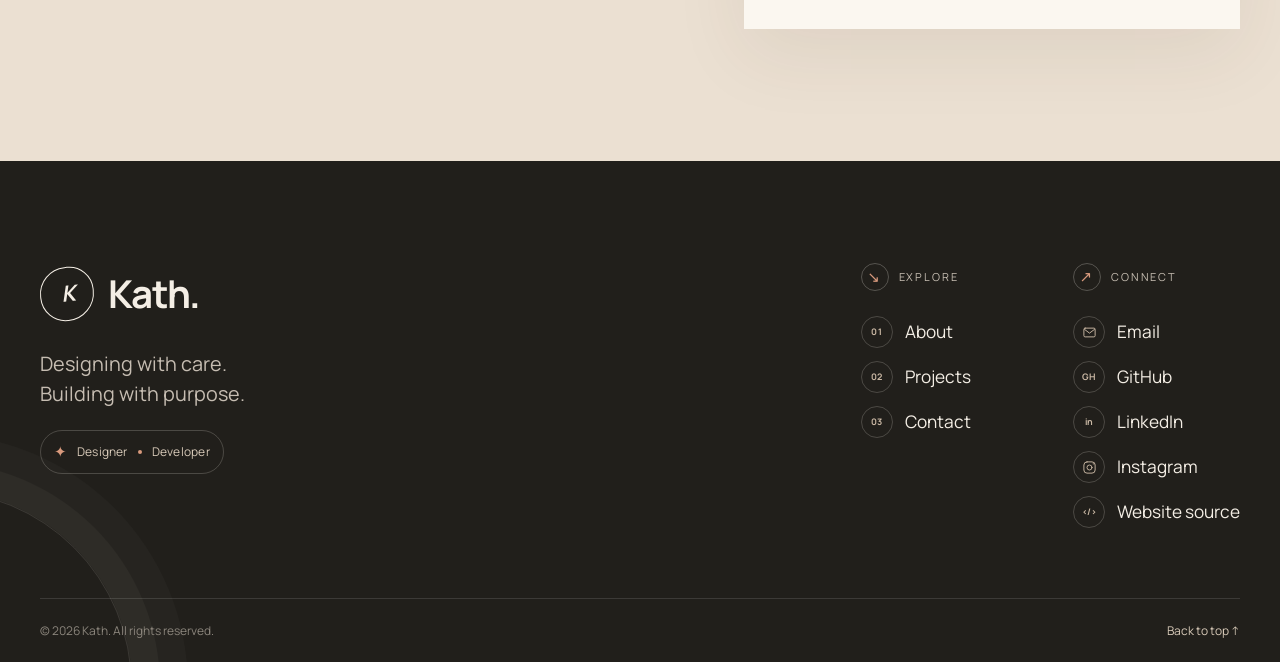
==== commit 743a2e80: "Improve footer typography and icons" ====
--- a/index.html
+++ b/index.html
@@ -11,6 +11,7 @@
   <link href="https://fonts.googleapis.com/css2?family=Manrope:wght@400;500;600;700;800&display=swap" rel="stylesheet">
   <link rel="stylesheet" href="styles.css">
   <link rel="stylesheet" href="project-images.css">
+  <link rel="stylesheet" href="footer-enhancements.css">
 </head>
 <body>
   <a class="skip-link" href="#main-content">Skip to content</a>
@@ -129,8 +130,11 @@
 
   <footer class="footer">
     <div class="shell footer-main">
-      <div><a class="brand footer-brand" href="#home"><span class="brand-orbit">K</span><span>Kath.</span></a><p>Designing with care. Building with purpose.</p></div>
-      <div class="footer-nav"><div><small>Explore</small><a href="#about">About</a><a href="#projects">Projects</a><a href="#contact">Contact</a></div><div><small>Connect</small><a data-email-link href="mailto:kgpvinas.chmsu@gmail.com">Email ↗</a><a data-social="github" href="https://github.com/kgpvinaschmsu-hub" target="_blank" rel="noopener noreferrer">GitHub ↗</a><a data-social="linkedin" href="https://www.linkedin.com/in/katrina-grace-vinas-799b68389" target="_blank" rel="noopener noreferrer">LinkedIn ↗</a><a data-social="instagram" href="https://www.instagram.com/kath_ryyna/" target="_blank" rel="noopener noreferrer">Instagram ↗</a><a href="https://github.com/kgpvinaschmsu-hub/kath" target="_blank" rel="noopener noreferrer">Website source ↗</a></div></div>
+      <div class="footer-intro"><a class="brand footer-brand" href="#home"><span class="brand-orbit">K</span><span>Kath.</span></a><p>Designing with care.<br>Building with purpose.</p><span class="footer-role"><span aria-hidden="true">✦</span> Designer <i></i> Developer</span></div>
+      <nav class="footer-nav" aria-label="Footer navigation">
+        <div class="footer-group"><small><span class="footer-group-icon" aria-hidden="true">↘</span> Explore</small><a href="#about"><span class="footer-number">01</span> About</a><a href="#projects"><span class="footer-number">02</span> Projects</a><a href="#contact"><span class="footer-number">03</span> Contact</a></div>
+        <div class="footer-group"><small><span class="footer-group-icon" aria-hidden="true">↗</span> Connect</small><a data-email-link href="mailto:kgpvinas.chmsu@gmail.com"><span class="footer-icon" aria-hidden="true"><svg viewBox="0 0 24 24"><rect x="3" y="5" width="18" height="14" rx="2"></rect><path d="m4 7 8 6 8-6"></path></svg></span>Email</a><a data-social="github" href="https://github.com/kgpvinaschmsu-hub" target="_blank" rel="noopener noreferrer"><span class="footer-icon footer-icon-letters" aria-hidden="true">GH</span>GitHub</a><a data-social="linkedin" href="https://www.linkedin.com/in/katrina-grace-vinas-799b68389" target="_blank" rel="noopener noreferrer"><span class="footer-icon footer-icon-letters" aria-hidden="true">in</span>LinkedIn</a><a data-social="instagram" href="https://www.instagram.com/kath_ryyna/" target="_blank" rel="noopener noreferrer"><span class="footer-icon" aria-hidden="true"><svg viewBox="0 0 24 24"><rect x="3" y="3" width="18" height="18" rx="5"></rect><circle cx="12" cy="12" r="4"></circle><circle class="icon-dot" cx="18" cy="6" r="1"></circle></svg></span>Instagram</a><a href="https://github.com/kgpvinaschmsu-hub/kath" target="_blank" rel="noopener noreferrer"><span class="footer-icon footer-icon-letters" aria-hidden="true">&lt;/&gt;</span>Website source</a></div>
+      </nav>
     </div>
     <div class="shell footer-bottom"><span>© <span id="year"></span> Kath. All rights reserved.</span><a href="#top">Back to top ↑</a></div>
   </footer>
--- a/footer-enhancements.css
+++ b/footer-enhancements.css
@@ -0,0 +1,208 @@
+.footer {
+  position: relative;
+  overflow: hidden;
+}
+
+.footer::before {
+  content: "";
+  position: absolute;
+  width: 390px;
+  height: 390px;
+  left: -260px;
+  bottom: -220px;
+  border: 1px solid rgba(244, 238, 229, .12);
+  border-radius: 50%;
+  box-shadow: 0 0 0 28px rgba(244, 238, 229, .035), 0 0 0 56px rgba(244, 238, 229, .025);
+  pointer-events: none;
+}
+
+.footer-main {
+  position: relative;
+  z-index: 1;
+  align-items: flex-start;
+  gap: 48px;
+  padding: clamp(64px, 8vw, 102px) 0 70px;
+}
+
+.footer-intro {
+  max-width: 430px;
+}
+
+.footer-brand {
+  gap: 14px;
+  font-size: clamp(28px, 3vw, 40px);
+  letter-spacing: -.045em;
+}
+
+.footer-brand .brand-orbit {
+  width: 54px;
+  height: 54px;
+  font-size: 22px;
+}
+
+.footer-main .footer-intro p {
+  margin: 24px 0 20px;
+  color: #c6bdb2;
+  font-size: clamp(16px, 1.55vw, 21px);
+  line-height: 1.55;
+}
+
+.footer-role {
+  display: inline-flex;
+  align-items: center;
+  gap: 10px;
+  padding: 9px 13px;
+  border: 1px solid rgba(244, 238, 229, .2);
+  border-radius: 999px;
+  color: #d7c9b8;
+  font-size: 12px;
+  letter-spacing: .02em;
+}
+
+.footer-role > span {
+  color: #d99a7d;
+  font-size: 15px;
+}
+
+.footer-role i {
+  width: 4px;
+  height: 4px;
+  border-radius: 50%;
+  background: #d99a7d;
+}
+
+.footer-nav {
+  gap: clamp(48px, 8vw, 120px);
+}
+
+.footer-group {
+  min-width: 150px;
+  gap: 13px !important;
+}
+
+.footer-nav .footer-group > small {
+  display: flex;
+  align-items: center;
+  gap: 10px;
+  margin-bottom: 12px;
+  color: #c6bdb2;
+  font-size: 11px;
+  letter-spacing: .17em;
+}
+
+.footer-group-icon {
+  display: grid;
+  width: 28px;
+  height: 28px;
+  place-items: center;
+  border: 1px solid rgba(244, 238, 229, .25);
+  border-radius: 50%;
+  color: #d99a7d;
+  font-size: 15px;
+}
+
+.footer-nav .footer-group > a {
+  display: flex;
+  align-items: center;
+  gap: 12px;
+  color: #f4eee5;
+  font-size: clamp(15px, 1.35vw, 18px);
+  line-height: 1.3;
+  transition: color .2s, transform .2s;
+}
+
+.footer-nav .footer-group > a:hover {
+  color: #e3a98d;
+  transform: translateX(3px);
+}
+
+.footer-number,
+.footer-icon {
+  display: grid;
+  flex: 0 0 32px;
+  width: 32px;
+  height: 32px;
+  place-items: center;
+  border: 1px solid rgba(244, 238, 229, .2);
+  border-radius: 50%;
+  color: #cbb9a5;
+  font-size: 10px;
+  font-weight: 700;
+}
+
+.footer-number {
+  font-size: 9px;
+  letter-spacing: .03em;
+}
+
+.footer-icon svg {
+  width: 15px;
+  height: 15px;
+  fill: none;
+  stroke: currentColor;
+  stroke-width: 1.5;
+  stroke-linecap: round;
+  stroke-linejoin: round;
+}
+
+.footer-icon svg .icon-dot {
+  fill: currentColor;
+  stroke: none;
+}
+
+.footer-icon-letters {
+  font-size: 9px;
+  letter-spacing: -.04em;
+}
+
+.footer-bottom {
+  position: relative;
+  z-index: 1;
+  padding: 22px 0;
+  font-size: 12px;
+}
+
+.footer-bottom a {
+  color: #d7c9b8;
+  font-size: 12px;
+}
+
+@media (max-width: 700px) {
+  .footer-main {
+    gap: 48px;
+    padding: 58px 0 48px;
+  }
+
+  .footer-intro {
+    max-width: none;
+  }
+
+  .footer-nav {
+    display: grid;
+    width: 100%;
+    grid-template-columns: repeat(2, minmax(0, 1fr));
+    gap: 28px;
+  }
+
+  .footer-group {
+    min-width: 0;
+  }
+
+  .footer-nav .footer-group > a {
+    gap: 8px;
+    font-size: 14px;
+  }
+
+  .footer-number,
+  .footer-icon {
+    flex-basis: 28px;
+    width: 28px;
+    height: 28px;
+  }
+
+  .footer-bottom {
+    align-items: flex-start;
+    padding: 18px 0;
+    font-size: 11px;
+  }
+}
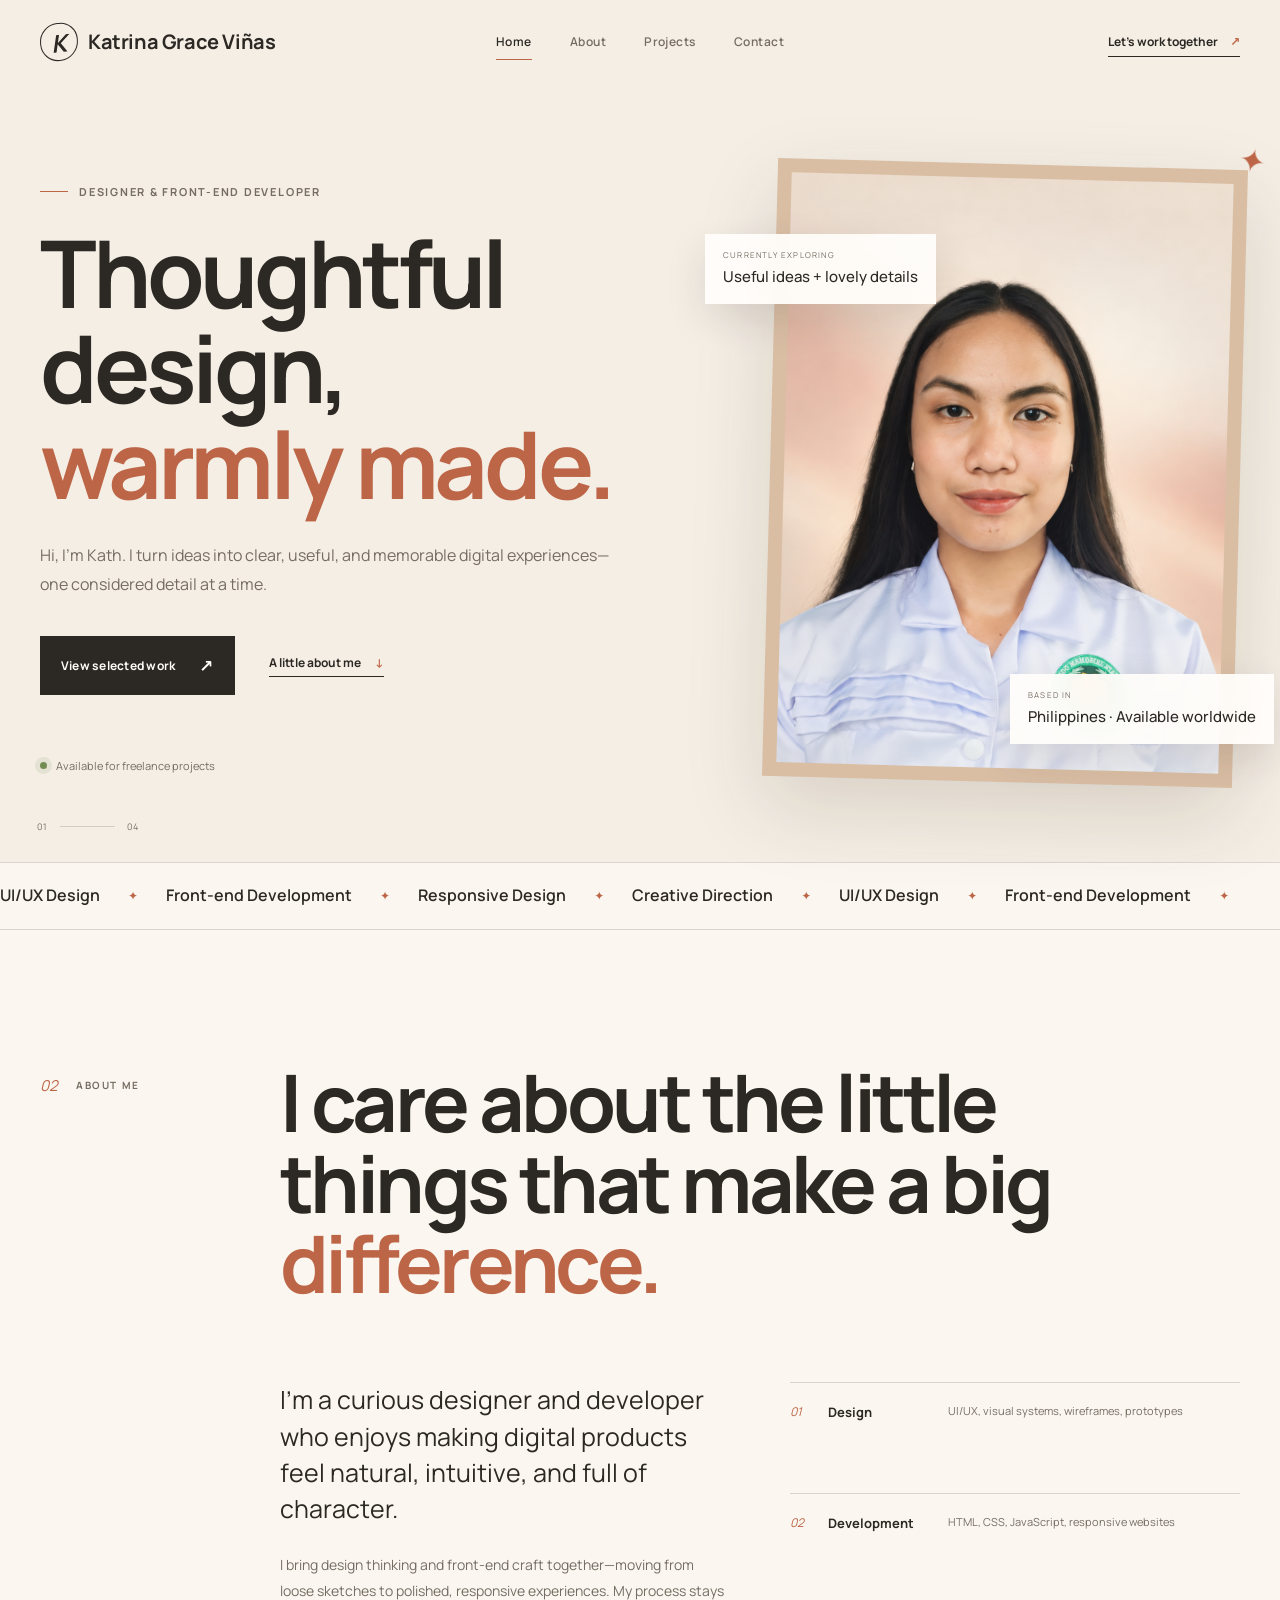
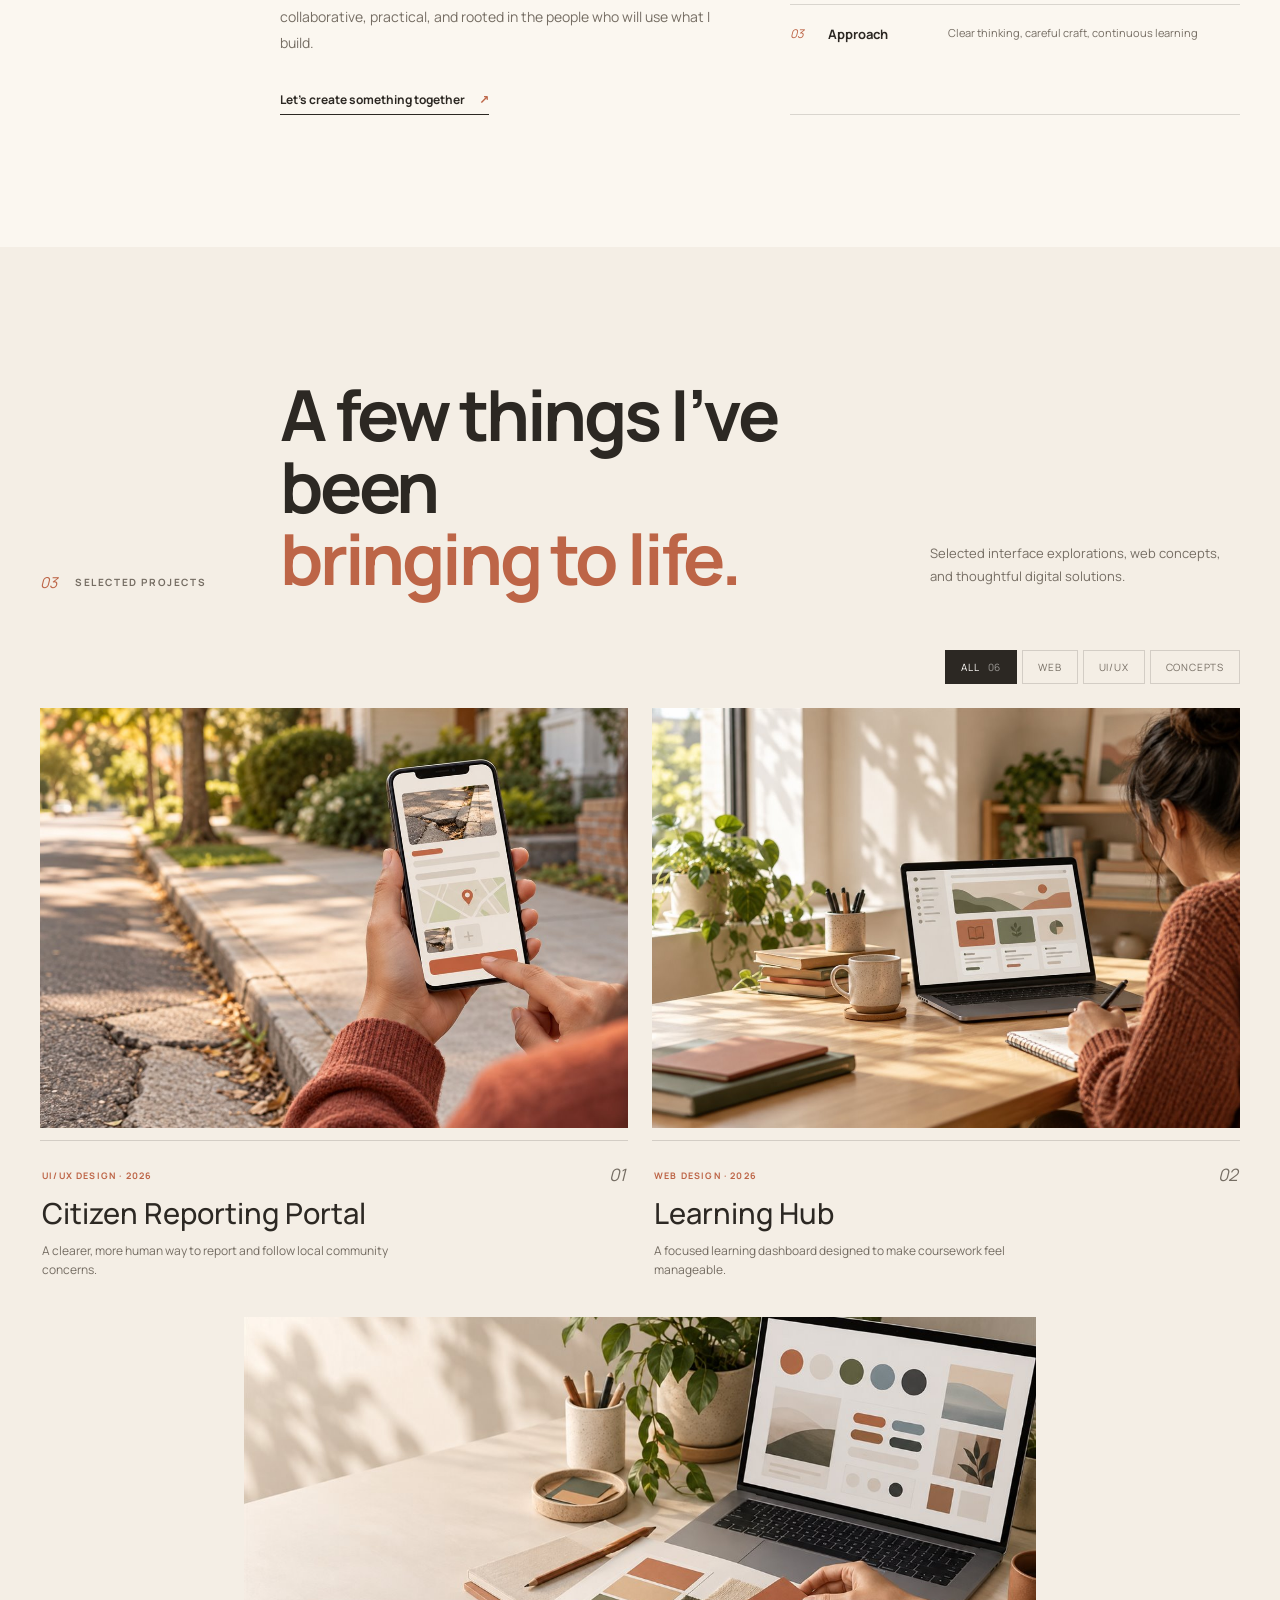
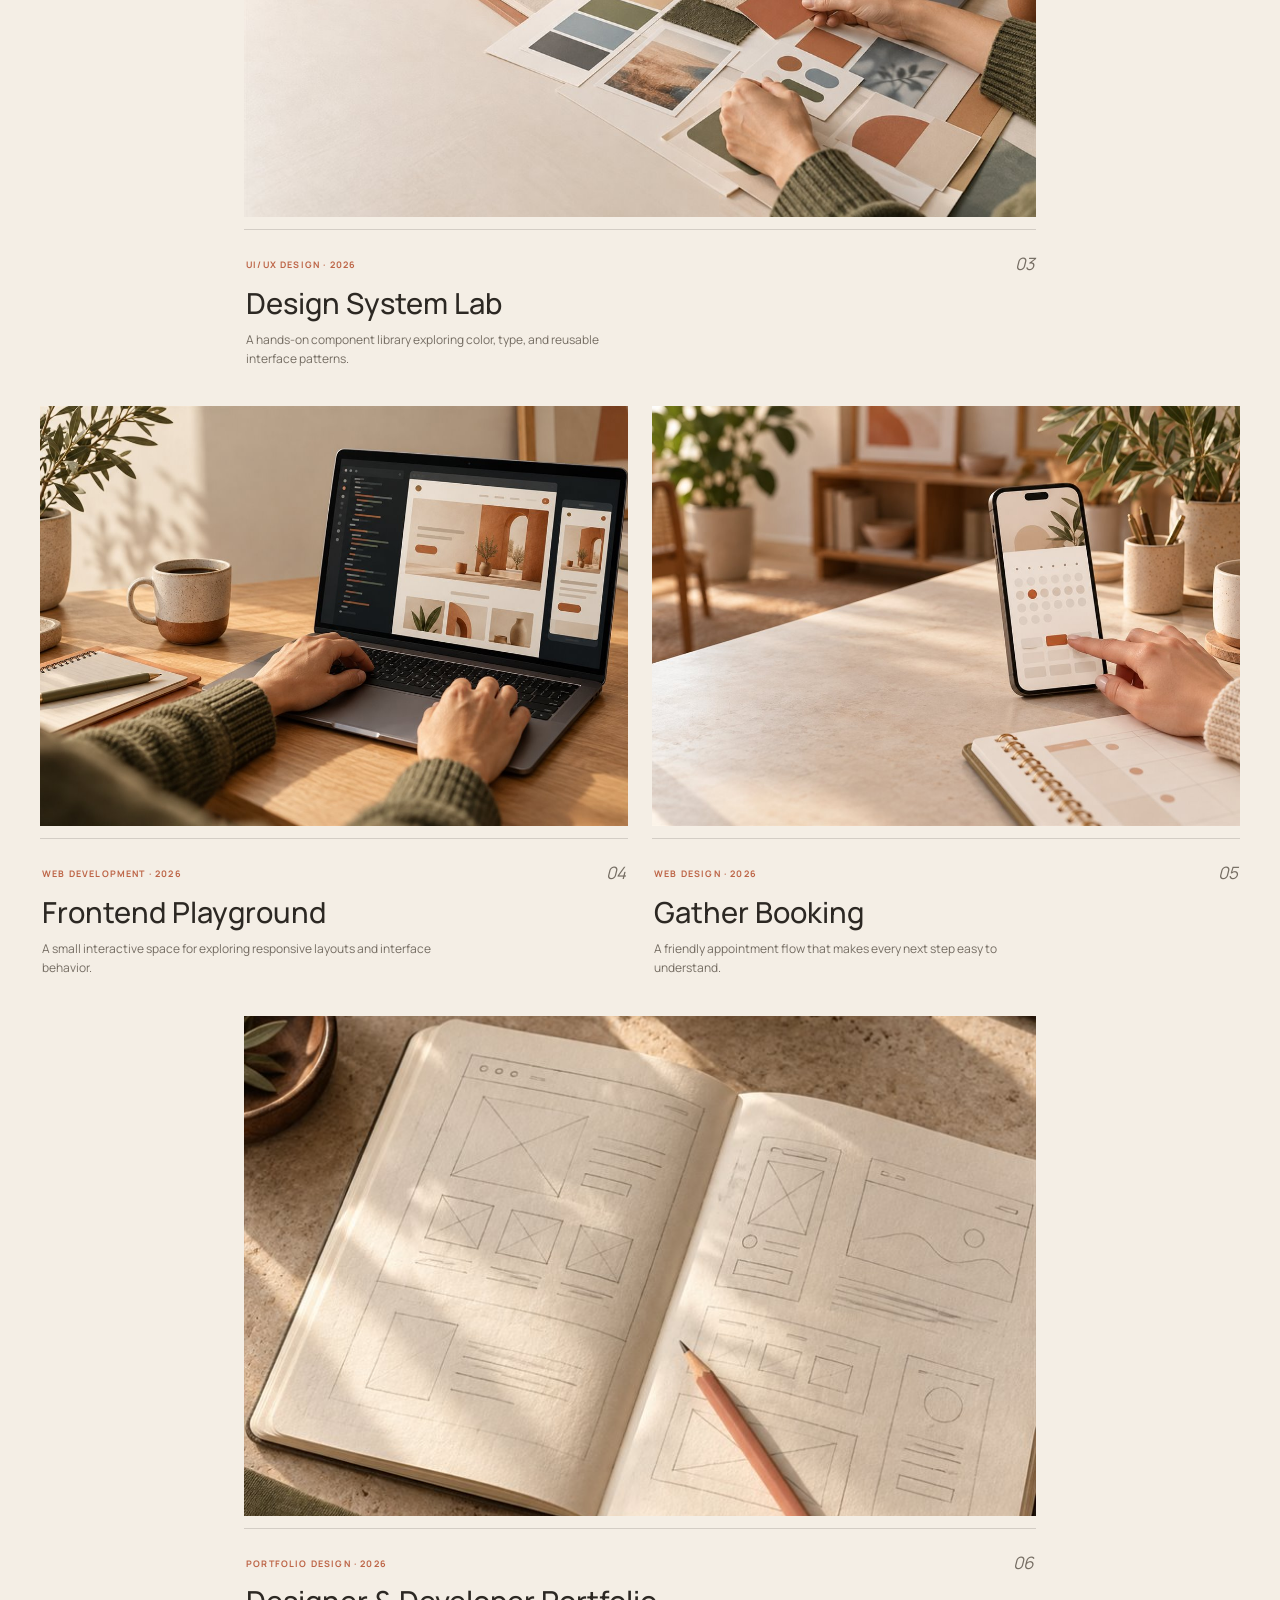
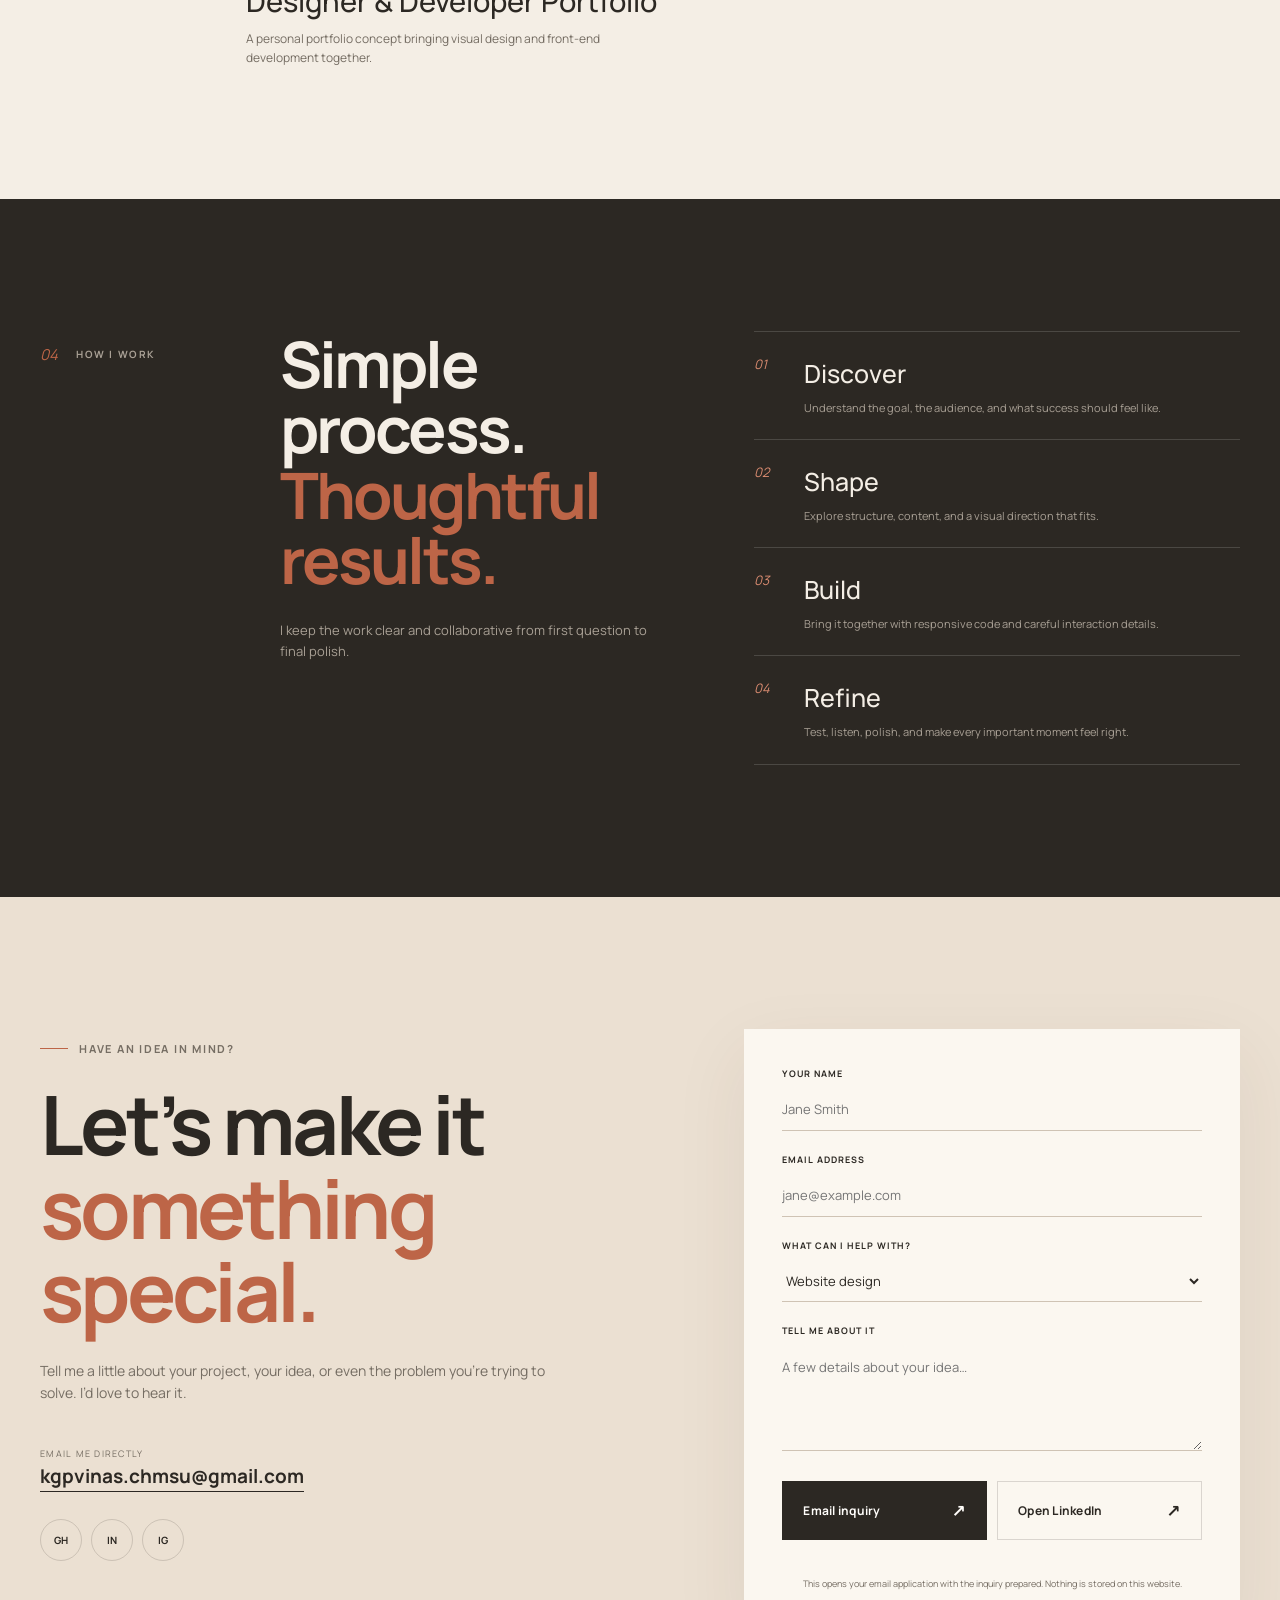
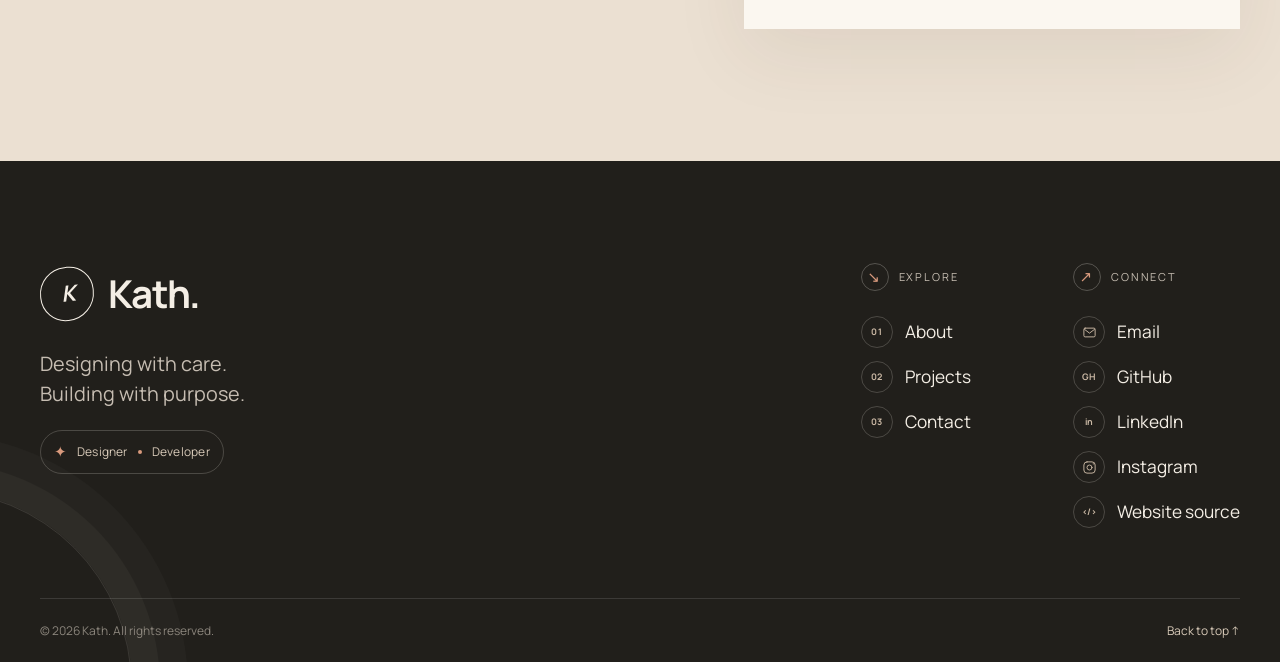
==== commit 906b5c8d: "Show Katrina Grace Viñas in site header" ====
--- a/index.html
+++ b/index.html
@@ -5,7 +5,7 @@
   <meta name="viewport" content="width=device-width, initial-scale=1.0">
   <meta name="description" content="Kath is a designer and front-end developer crafting warm, thoughtful digital experiences.">
   <meta name="theme-color" content="#f4eee5">
-  <title>Kath — Designer & Developer</title>
+  <title>Katrina Grace Viñas — Designer & Developer</title>
   <link rel="preconnect" href="https://fonts.googleapis.com">
   <link rel="preconnect" href="https://fonts.gstatic.com" crossorigin>
   <link href="https://fonts.googleapis.com/css2?family=Manrope:wght@400;500;600;700;800&display=swap" rel="stylesheet">
@@ -17,7 +17,7 @@
   <a class="skip-link" href="#main-content">Skip to content</a>
   <header class="site-header" id="top">
     <nav class="nav shell" aria-label="Main navigation">
-      <a class="brand" href="#home" aria-label="Kath, home"><span class="brand-orbit">K</span><span>Kath.</span></a>
+      <a class="brand header-brand" href="#home" aria-label="Katrina Grace Viñas, home"><span class="brand-orbit" aria-hidden="true">K</span><span>Katrina Grace Viñas</span></a>
       <button class="menu-toggle" type="button" aria-label="Open menu" aria-expanded="false" aria-controls="nav-links"><span></span><span></span></button>
       <div class="nav-links" id="nav-links">
         <a href="#home" data-nav="home" class="active">Home</a>
--- a/styles.css
+++ b/styles.css
@@ -17,3 +17,5 @@
 @media(max-width:700px){.shell{width:min(100% - 36px,1200px)}.section{padding:90px 0}.site-header{position:absolute}.nav{height:72px}.nav-links.show{top:72px}.hero{padding-top:115px;min-height:0;gap:55px}.hero h1{font-size:clamp(55px,16vw,78px)}.hero-intro{font-size:14px}.hero-actions{align-items:flex-start;flex-direction:column;gap:22px}.hero-note{margin-top:40px}.hero-media{width:92%}.image-frame img{height:450px}.card-top{left:-20px;top:45px}.card-bottom{right:-20px}.floating-card{min-width:160px;padding:11px 13px}.about-grid,.process-grid{grid-template-columns:1fr;gap:40px}.section-label,.about-heading,.about-body,.capabilities,.process-list{grid-column:1}.about h2,.projects h2,.process h2,.contact h2{font-size:clamp(45px,13vw,65px)}.capabilities>div{grid-template-columns:30px 100px 1fr}.projects-heading{display:block}.projects-heading h2{margin:25px 0}.filters{justify-content:flex-start;overflow-x:auto}.project-grid{display:block}.project-card,.project-card:nth-child(3n){margin-bottom:60px}.project-visual,.project-card:nth-child(3n) .project-visual{height:340px;padding:28px}.mock-image{min-height:130px}.process-copy{grid-column:1}.contact-grid{grid-template-columns:1fr}.contact-form{padding:26px 22px}.contact-actions,.detail-actions{grid-template-columns:1fr}.footer-main{flex-direction:column;gap:38px}.footer-nav{gap:70px}.footer-bottom{gap:12px;flex-direction:column}.project-panel h2{font-size:42px}}
 @media(max-width:420px){.image-frame img{height:390px}.floating-card strong{font-size:12px}.project-visual{height:285px}.mock-canvas{gap:7px}.mock-image{min-height:105px}.project-info h3{font-size:25px}.capabilities>div{grid-template-columns:30px 1fr}.capabilities p{grid-column:2;margin-top:7px}.card-bottom{bottom:15px}.marquee-track span{font-size:17px}}
 @media(prefers-reduced-motion:reduce){html{scroll-behavior:auto}*,*:before,*:after{animation-duration:.01ms!important;animation-iteration-count:1!important;transition-duration:.01ms!important}.reveal{opacity:1;transform:none}}
+.header-brand{font-size:clamp(15px,1.8vw,20px);letter-spacing:-.4px;gap:10px;white-space:nowrap}
+.header-brand .brand-orbit{flex:0 0 38px}
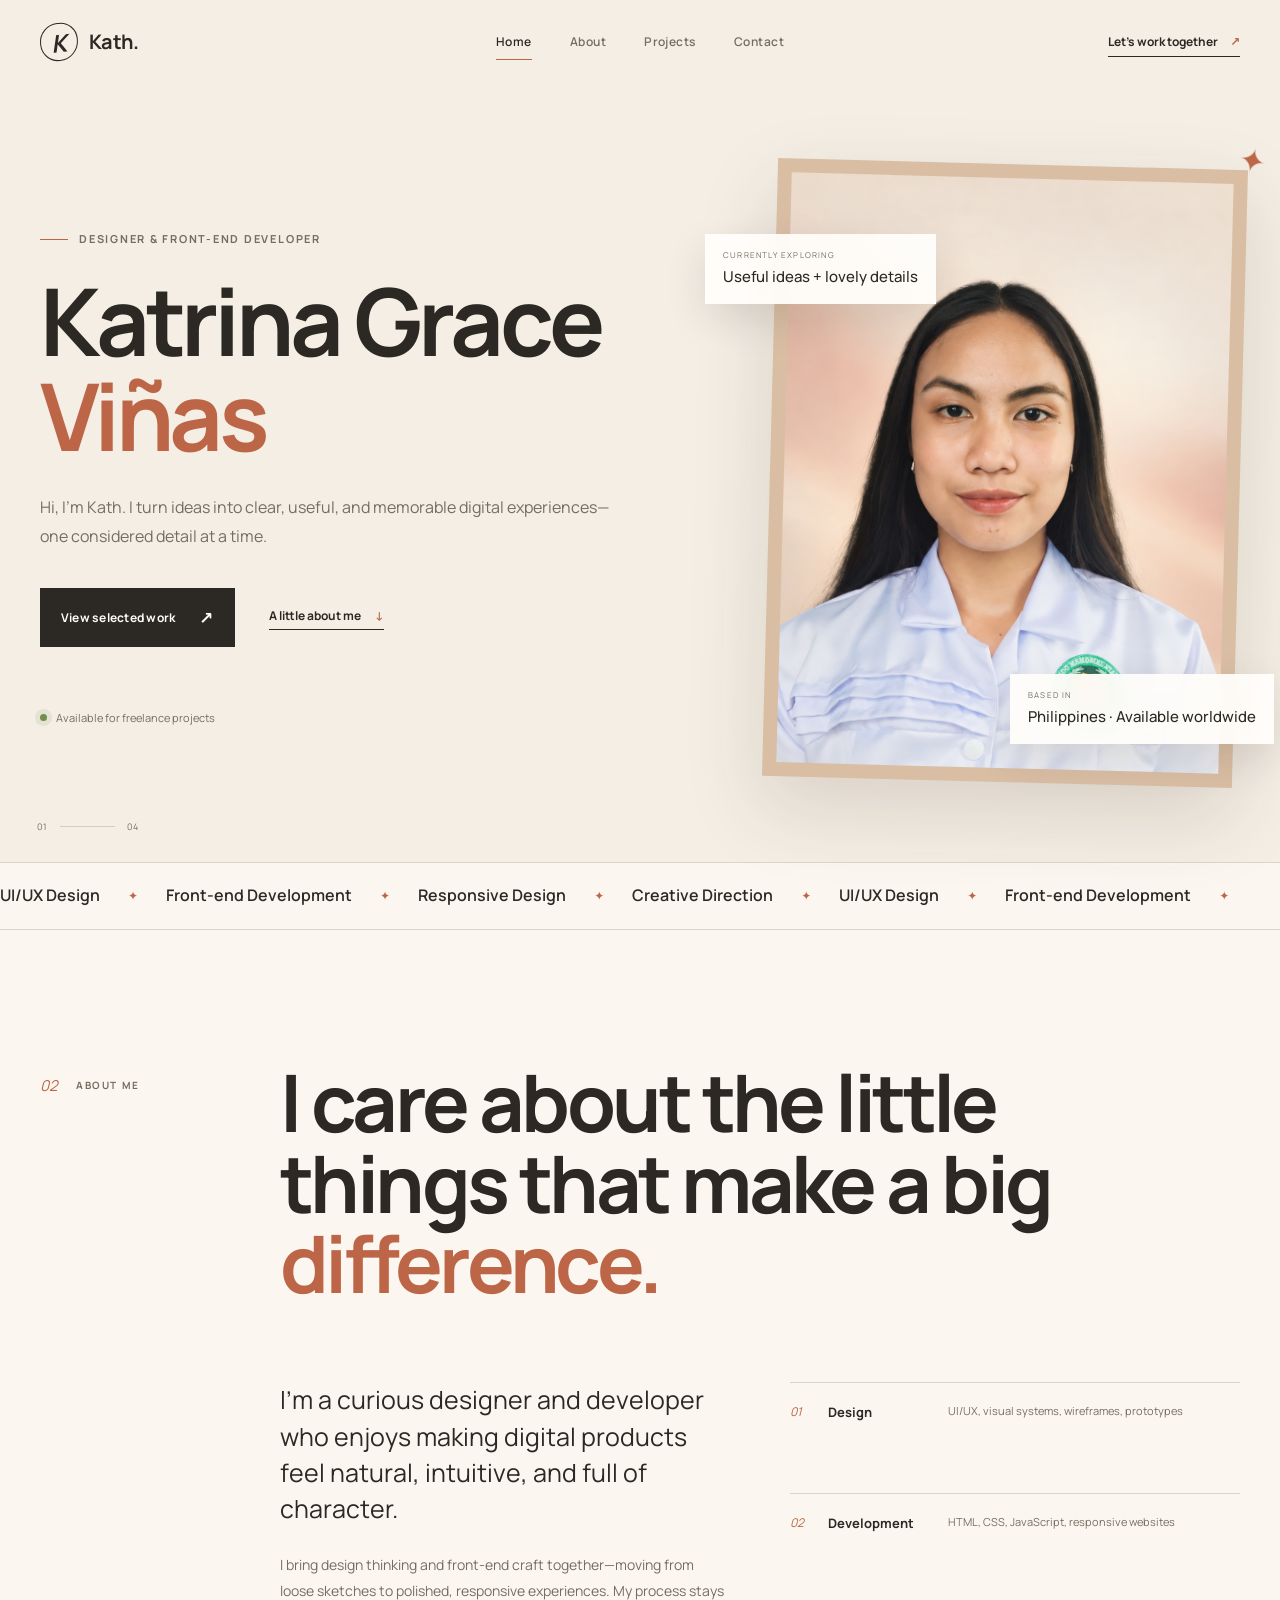
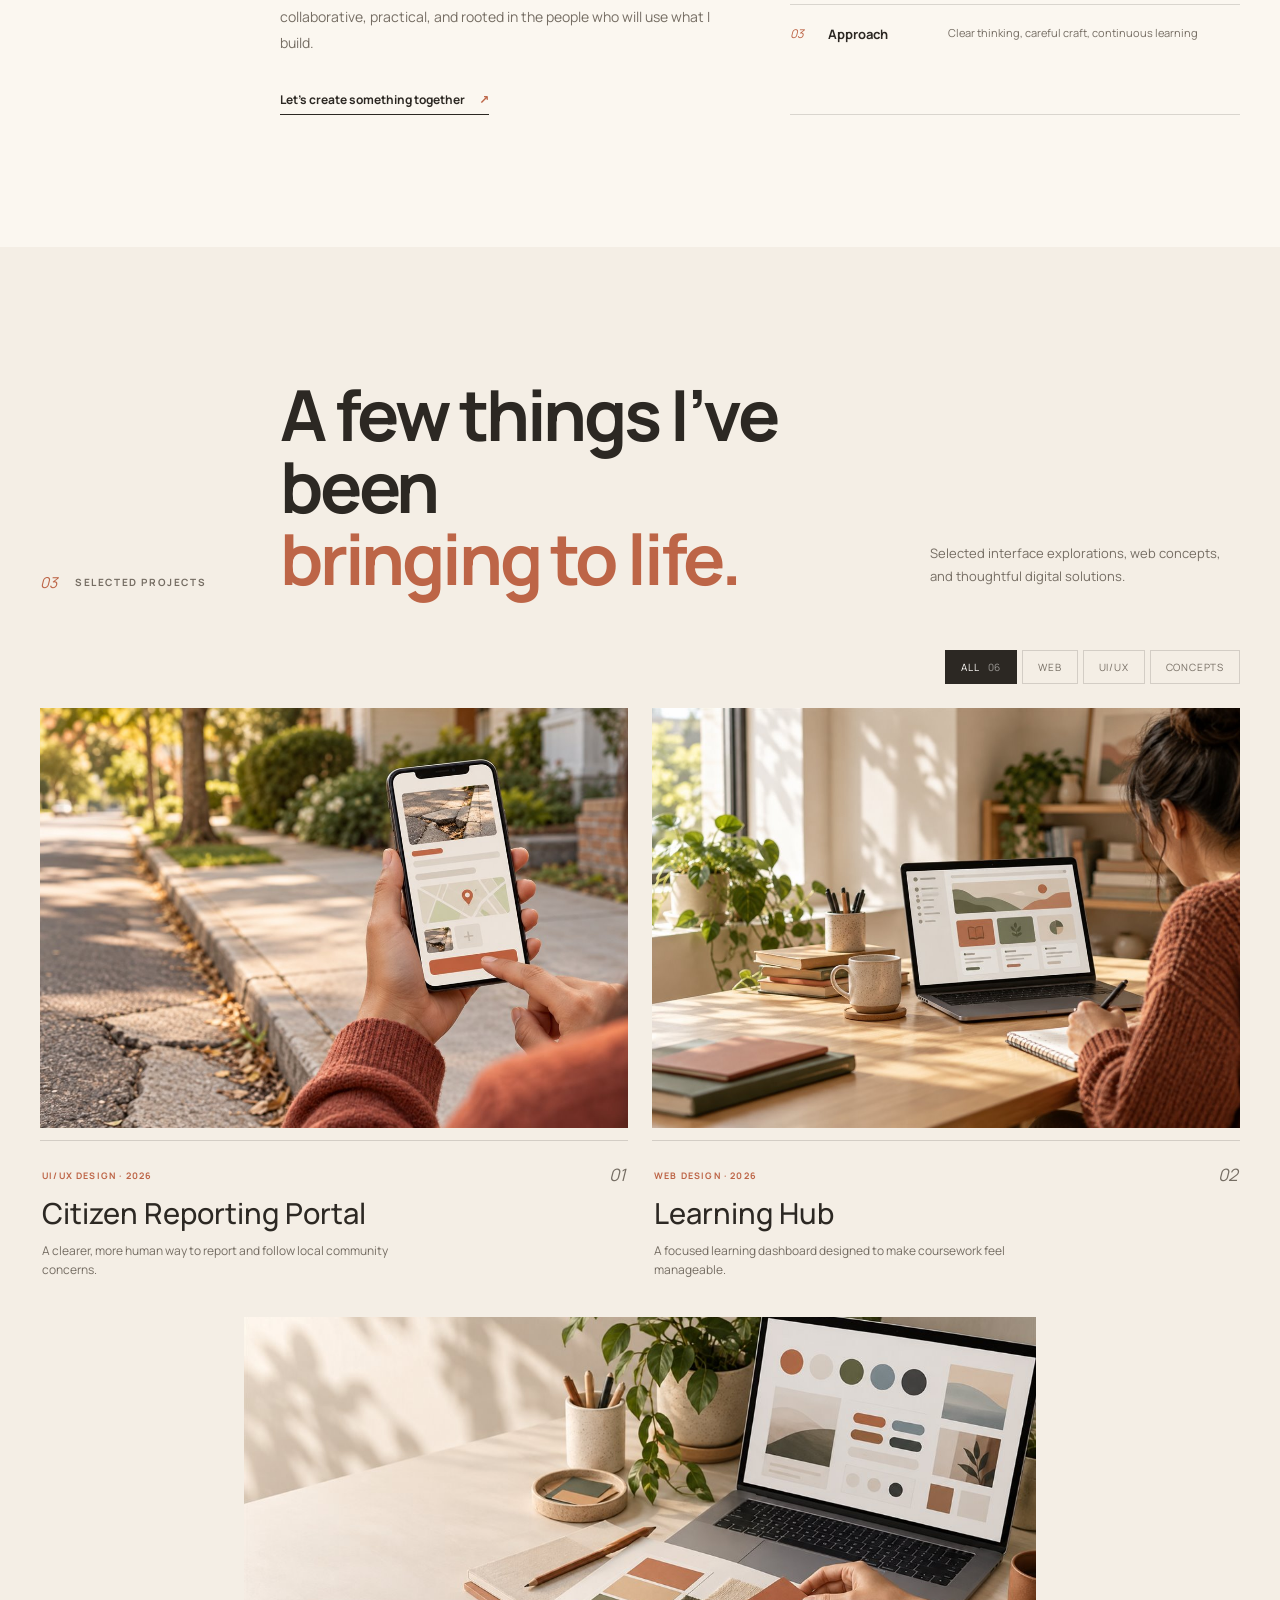
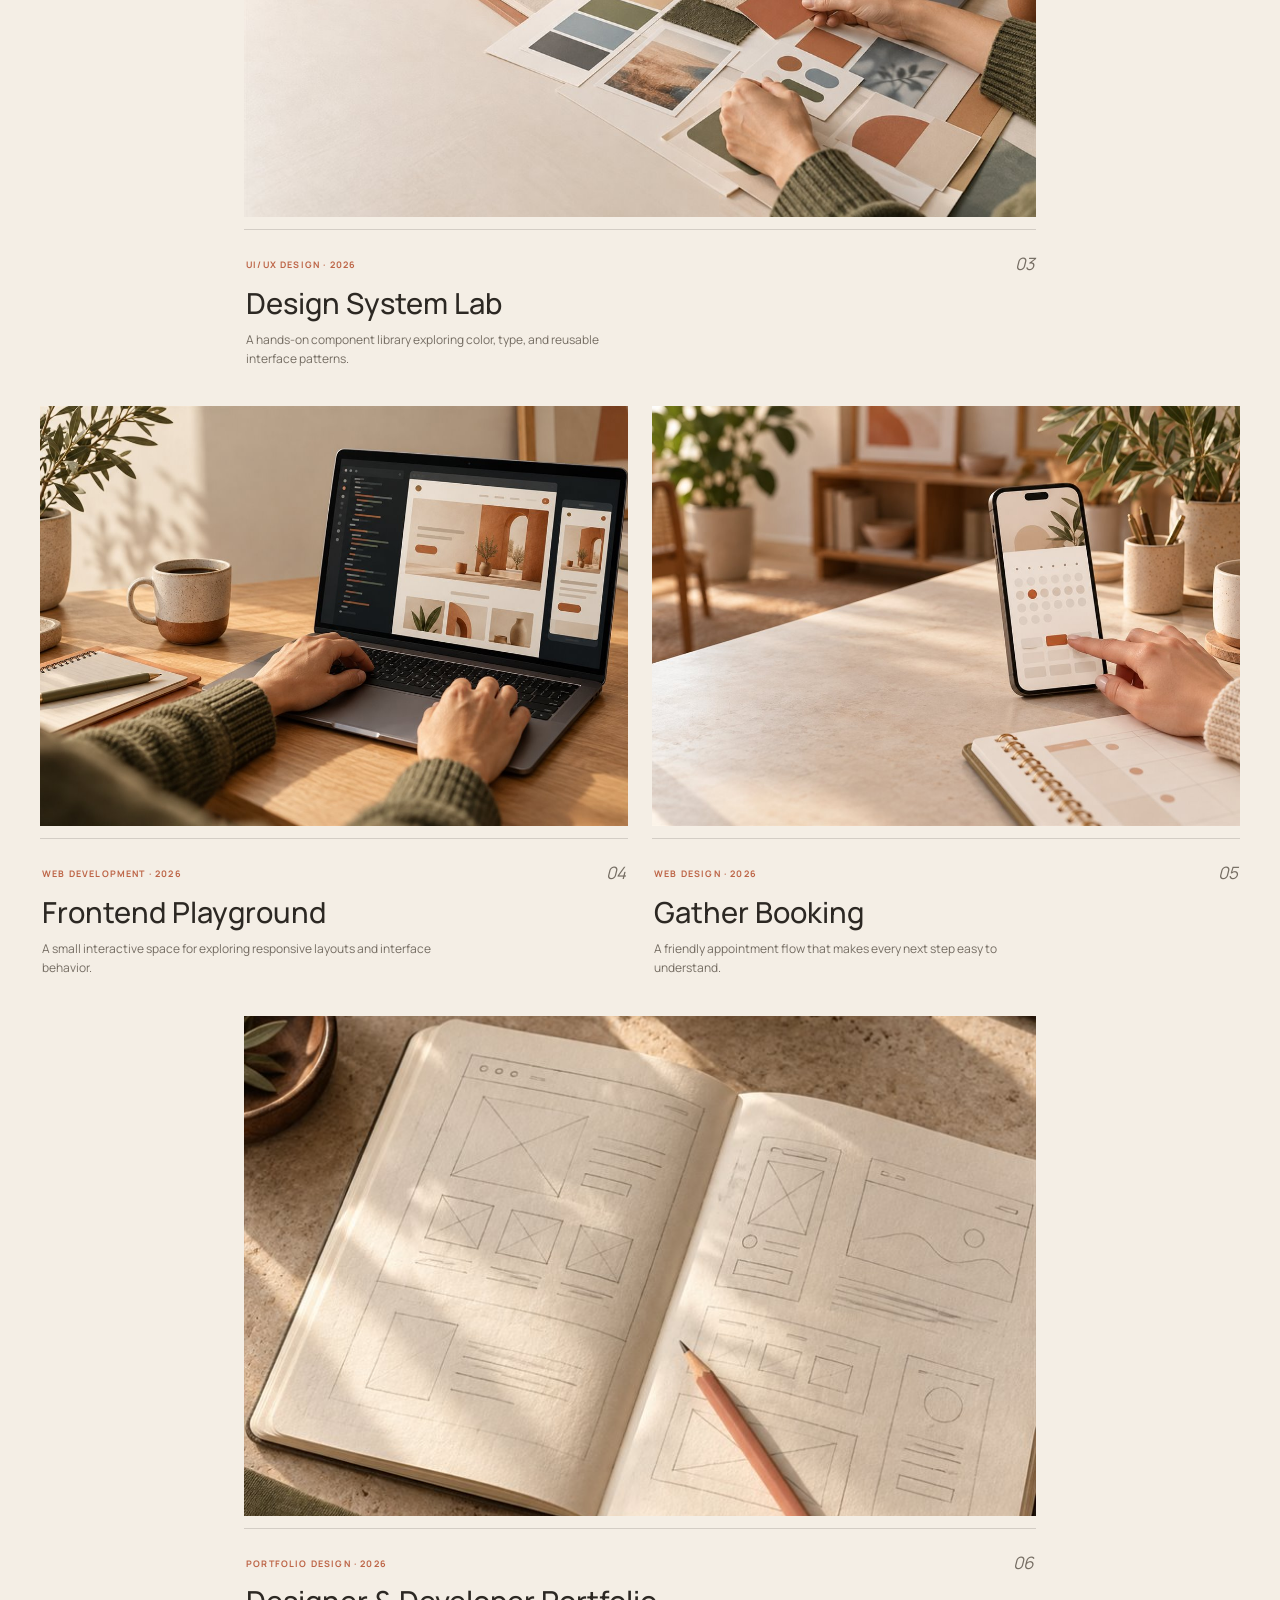
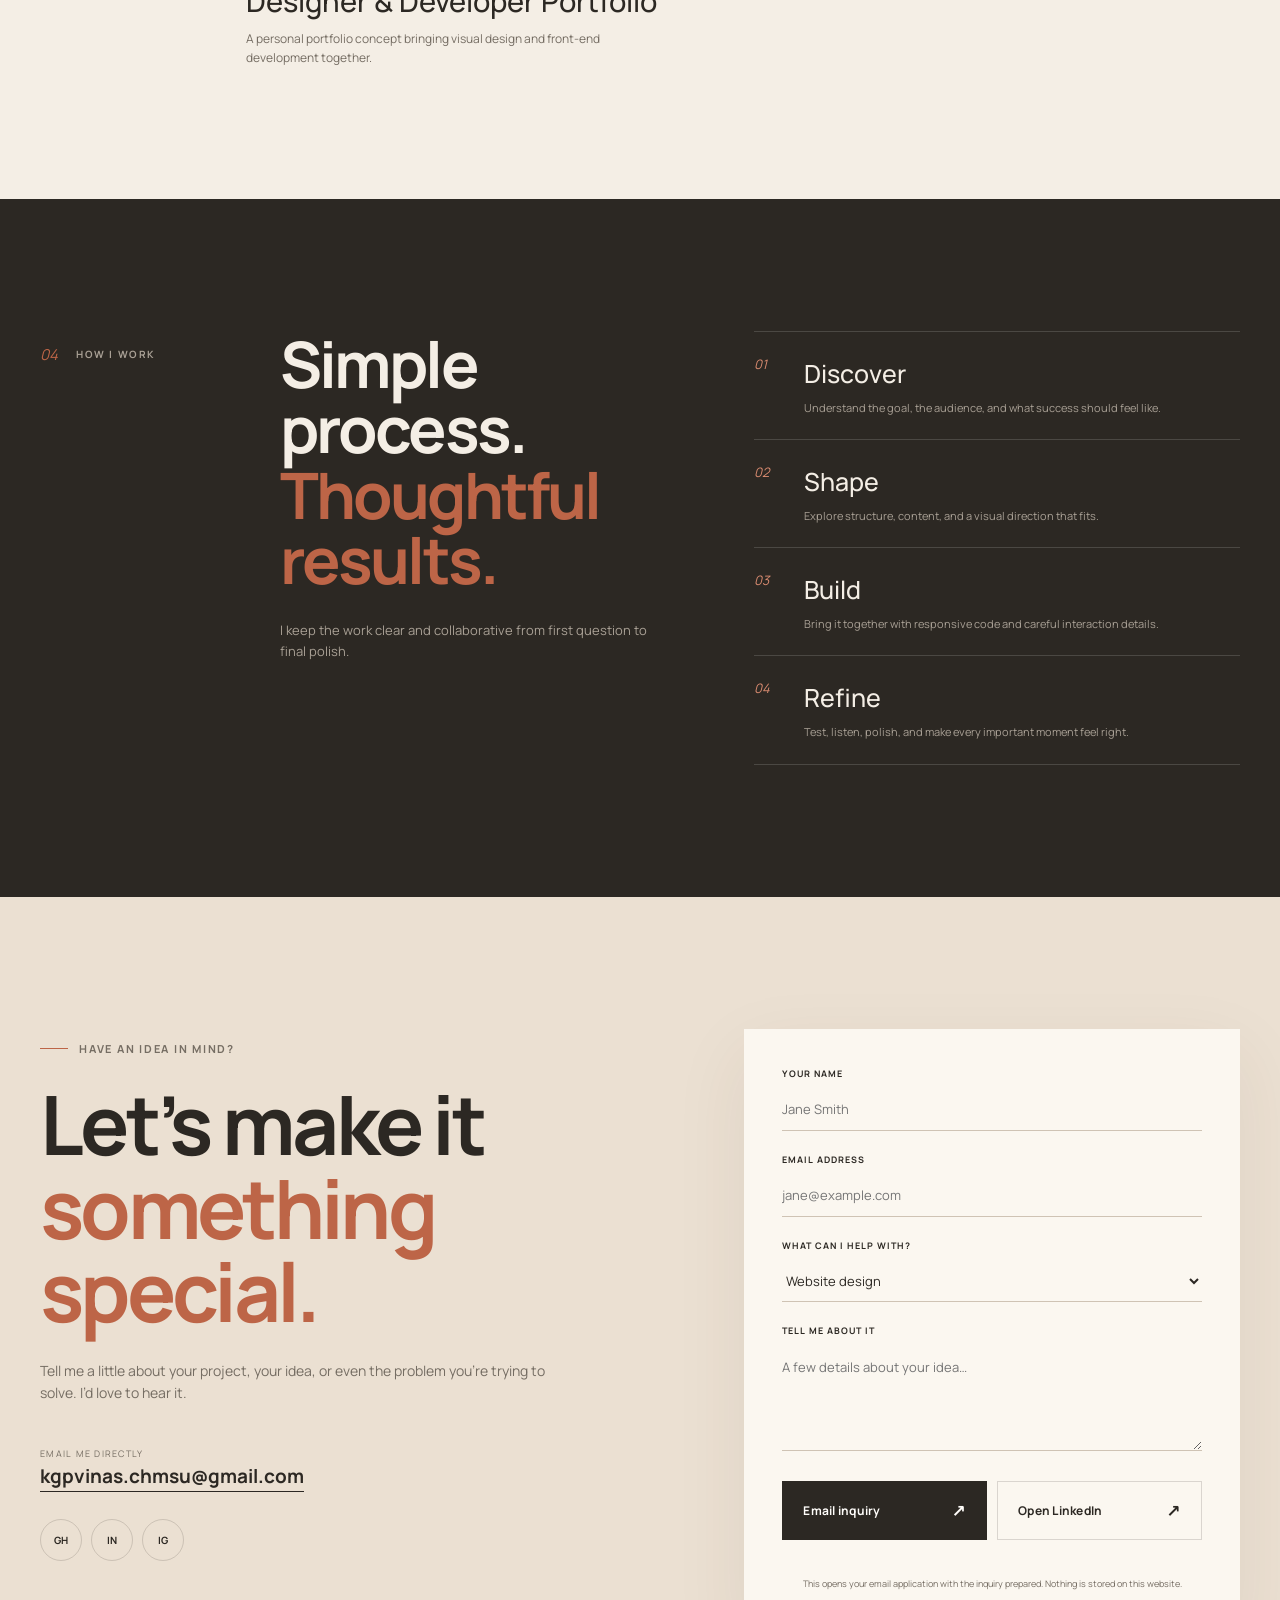
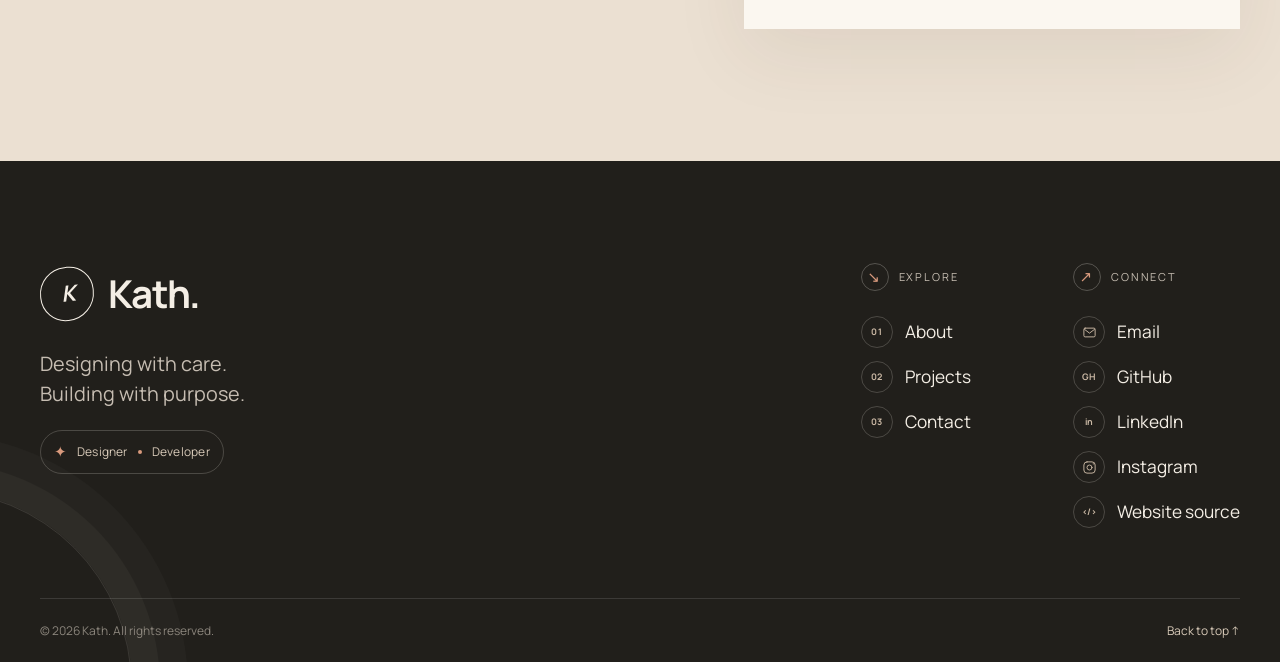
==== commit 76a4da1c: "Use Katrina Grace Viñas as homepage headline" ====
--- a/index.html
+++ b/index.html
@@ -17,7 +17,7 @@
   <a class="skip-link" href="#main-content">Skip to content</a>
   <header class="site-header" id="top">
     <nav class="nav shell" aria-label="Main navigation">
-      <a class="brand header-brand" href="#home" aria-label="Katrina Grace Viñas, home"><span class="brand-orbit" aria-hidden="true">K</span><span>Katrina Grace Viñas</span></a>
+      <a class="brand" href="#home" aria-label="Katrina Grace Viñas, home"><span class="brand-orbit" aria-hidden="true">K</span><span>Kath.</span></a>
       <button class="menu-toggle" type="button" aria-label="Open menu" aria-expanded="false" aria-controls="nav-links"><span></span><span></span></button>
       <div class="nav-links" id="nav-links">
         <a href="#home" data-nav="home" class="active">Home</a>
@@ -33,7 +33,7 @@
     <section class="hero section shell" id="home">
       <div class="hero-copy reveal">
         <p class="eyebrow"><span></span> Designer & front-end developer</p>
-        <h1>Thoughtful design,<br><em>warmly made.</em></h1>
+        <h1>Katrina Grace<br><em>Viñas</em></h1>
         <p class="hero-intro">Hi, I’m Kath. I turn ideas into clear, useful, and memorable digital experiences—one considered detail at a time.</p>
         <div class="hero-actions">
           <a class="button button-dark" href="#projects">View selected work <span>↗</span></a>
--- a/styles.css
+++ b/styles.css
@@ -17,5 +17,3 @@
 @media(max-width:700px){.shell{width:min(100% - 36px,1200px)}.section{padding:90px 0}.site-header{position:absolute}.nav{height:72px}.nav-links.show{top:72px}.hero{padding-top:115px;min-height:0;gap:55px}.hero h1{font-size:clamp(55px,16vw,78px)}.hero-intro{font-size:14px}.hero-actions{align-items:flex-start;flex-direction:column;gap:22px}.hero-note{margin-top:40px}.hero-media{width:92%}.image-frame img{height:450px}.card-top{left:-20px;top:45px}.card-bottom{right:-20px}.floating-card{min-width:160px;padding:11px 13px}.about-grid,.process-grid{grid-template-columns:1fr;gap:40px}.section-label,.about-heading,.about-body,.capabilities,.process-list{grid-column:1}.about h2,.projects h2,.process h2,.contact h2{font-size:clamp(45px,13vw,65px)}.capabilities>div{grid-template-columns:30px 100px 1fr}.projects-heading{display:block}.projects-heading h2{margin:25px 0}.filters{justify-content:flex-start;overflow-x:auto}.project-grid{display:block}.project-card,.project-card:nth-child(3n){margin-bottom:60px}.project-visual,.project-card:nth-child(3n) .project-visual{height:340px;padding:28px}.mock-image{min-height:130px}.process-copy{grid-column:1}.contact-grid{grid-template-columns:1fr}.contact-form{padding:26px 22px}.contact-actions,.detail-actions{grid-template-columns:1fr}.footer-main{flex-direction:column;gap:38px}.footer-nav{gap:70px}.footer-bottom{gap:12px;flex-direction:column}.project-panel h2{font-size:42px}}
 @media(max-width:420px){.image-frame img{height:390px}.floating-card strong{font-size:12px}.project-visual{height:285px}.mock-canvas{gap:7px}.mock-image{min-height:105px}.project-info h3{font-size:25px}.capabilities>div{grid-template-columns:30px 1fr}.capabilities p{grid-column:2;margin-top:7px}.card-bottom{bottom:15px}.marquee-track span{font-size:17px}}
 @media(prefers-reduced-motion:reduce){html{scroll-behavior:auto}*,*:before,*:after{animation-duration:.01ms!important;animation-iteration-count:1!important;transition-duration:.01ms!important}.reveal{opacity:1;transform:none}}
-.header-brand{font-size:clamp(15px,1.8vw,20px);letter-spacing:-.4px;gap:10px;white-space:nowrap}
-.header-brand .brand-orbit{flex:0 0 38px}
